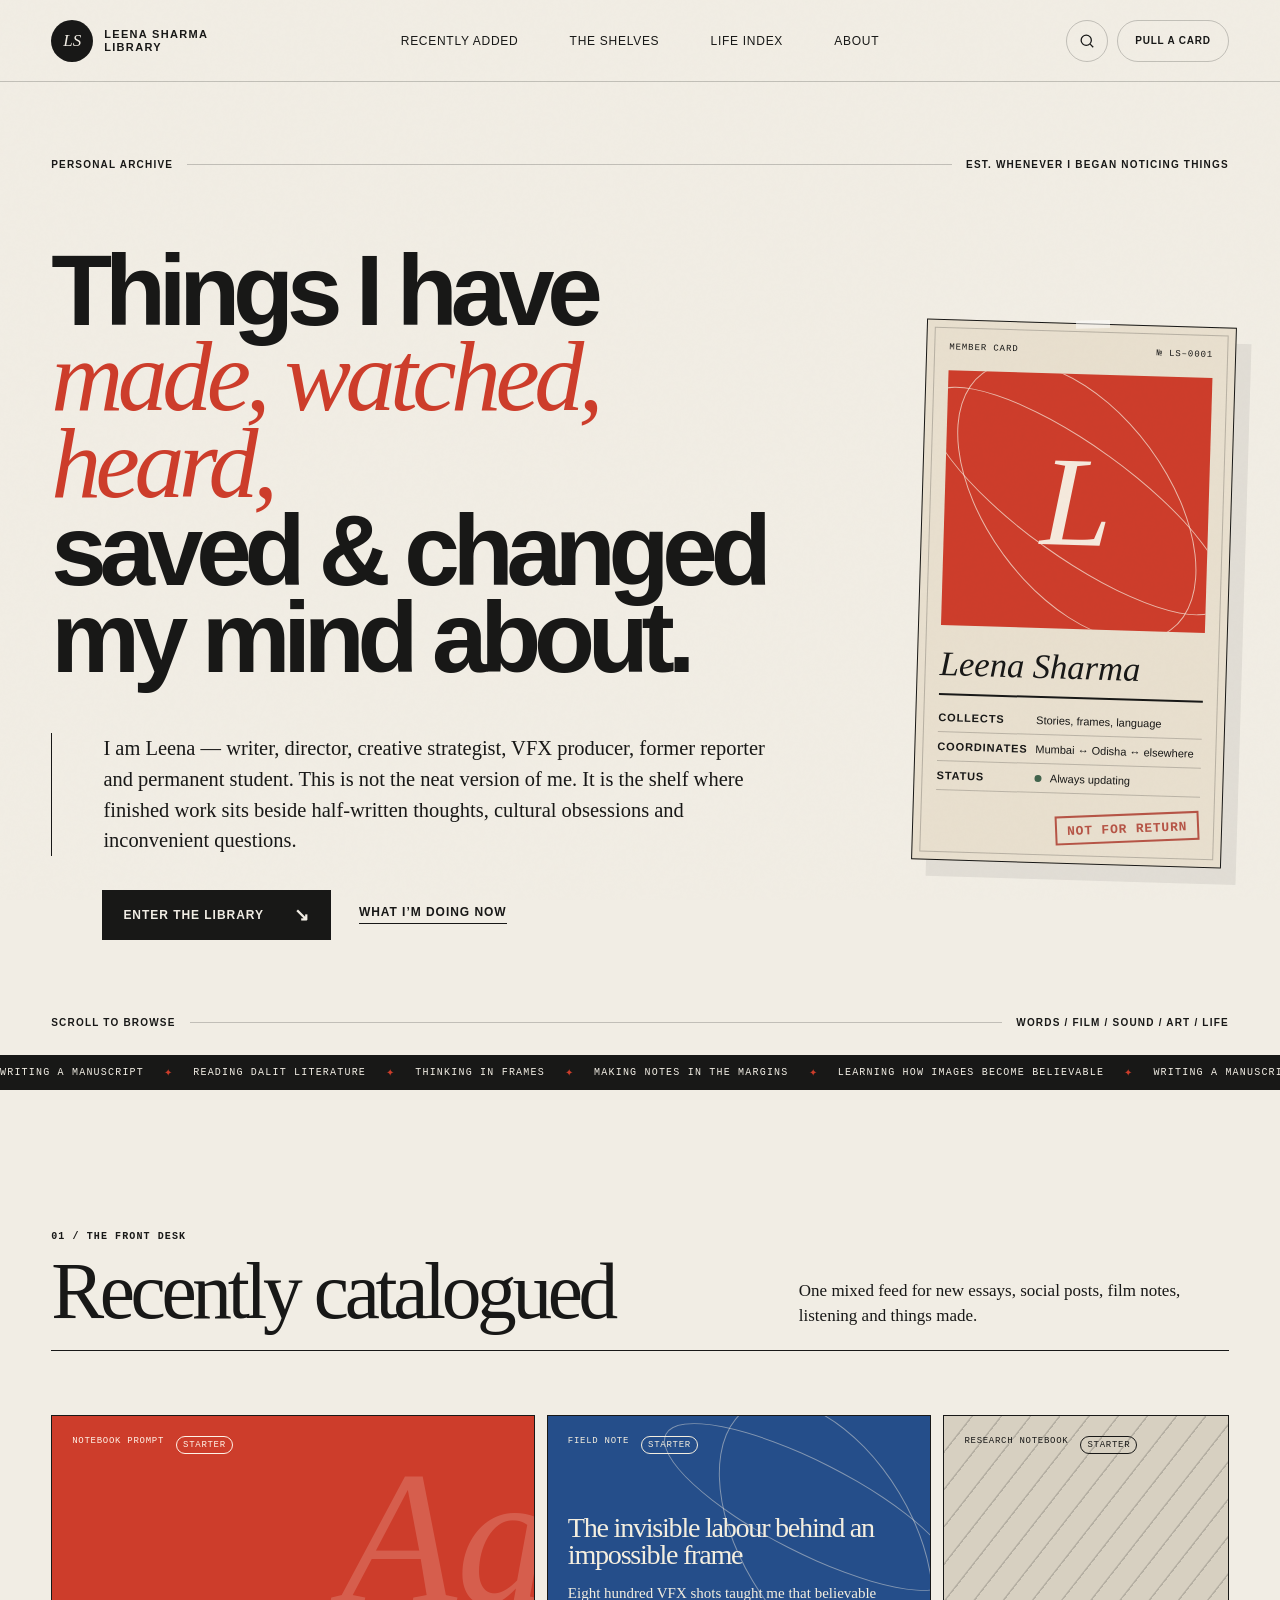
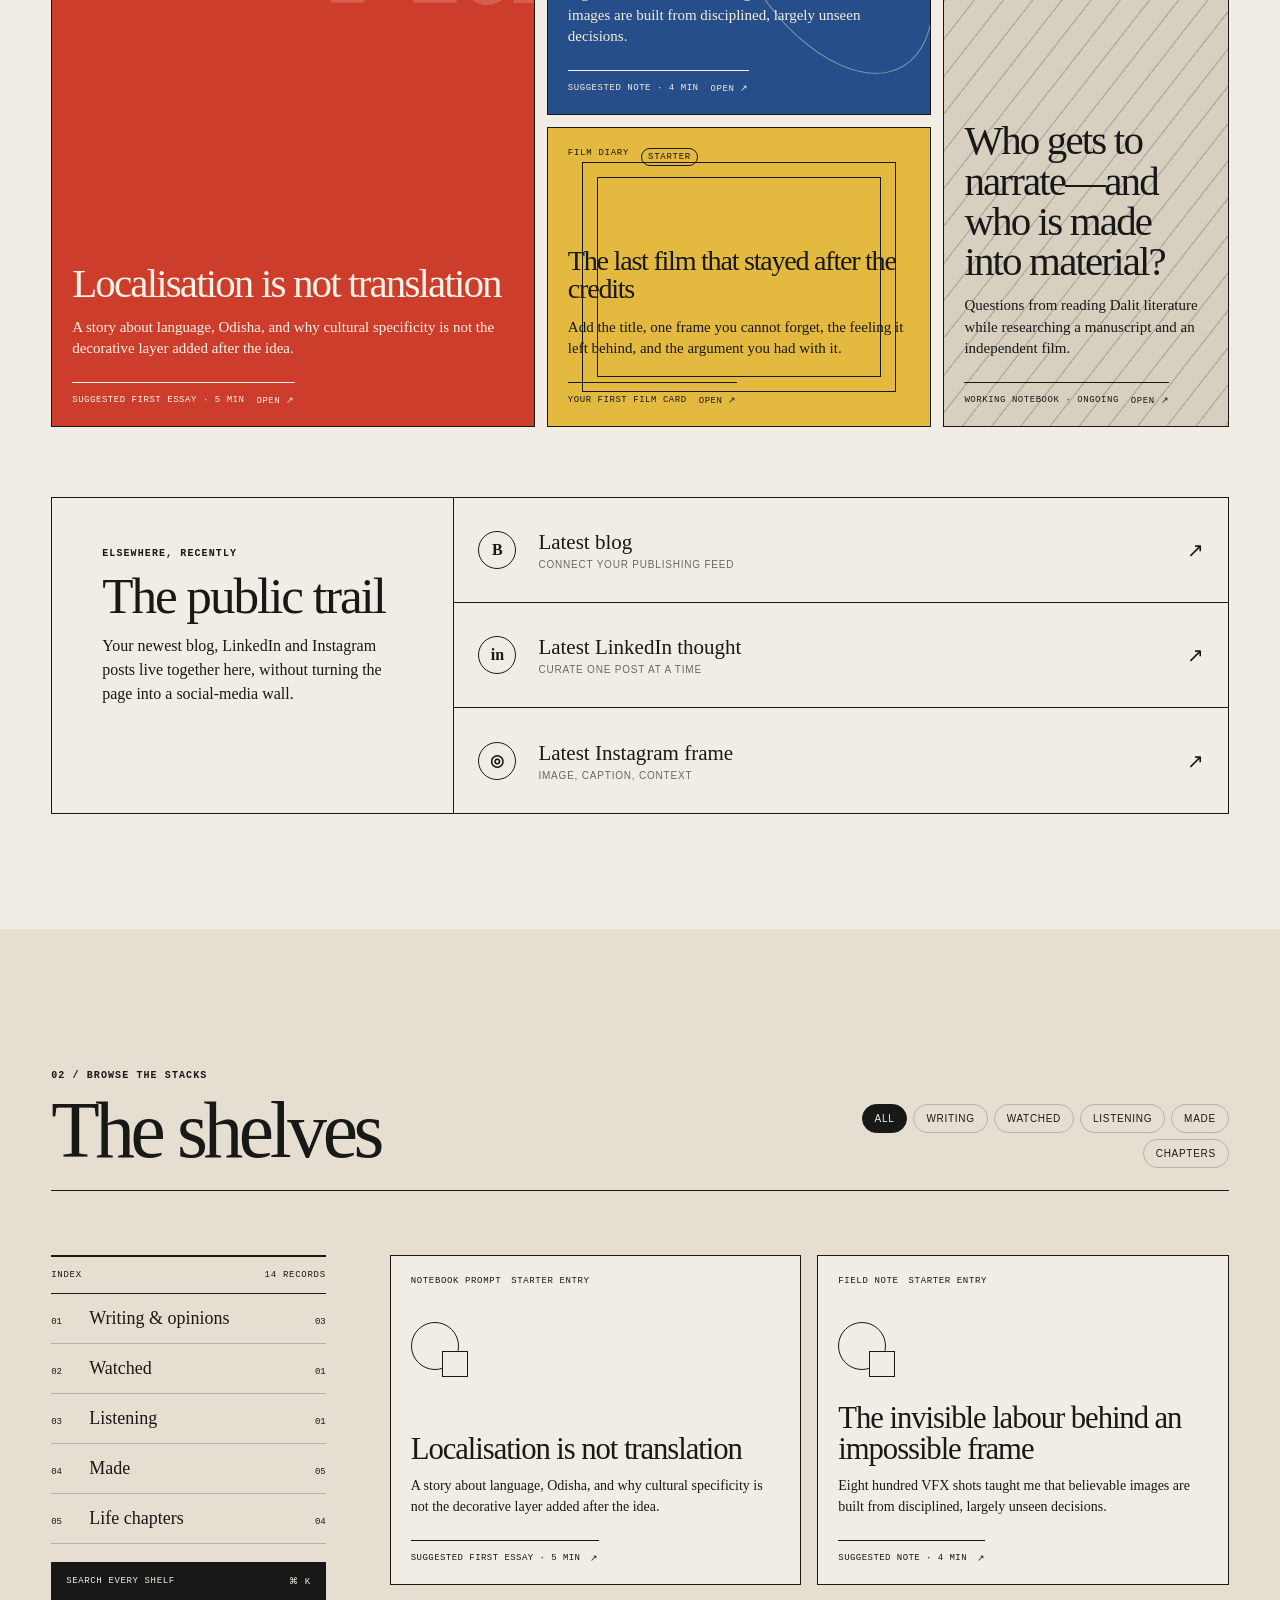
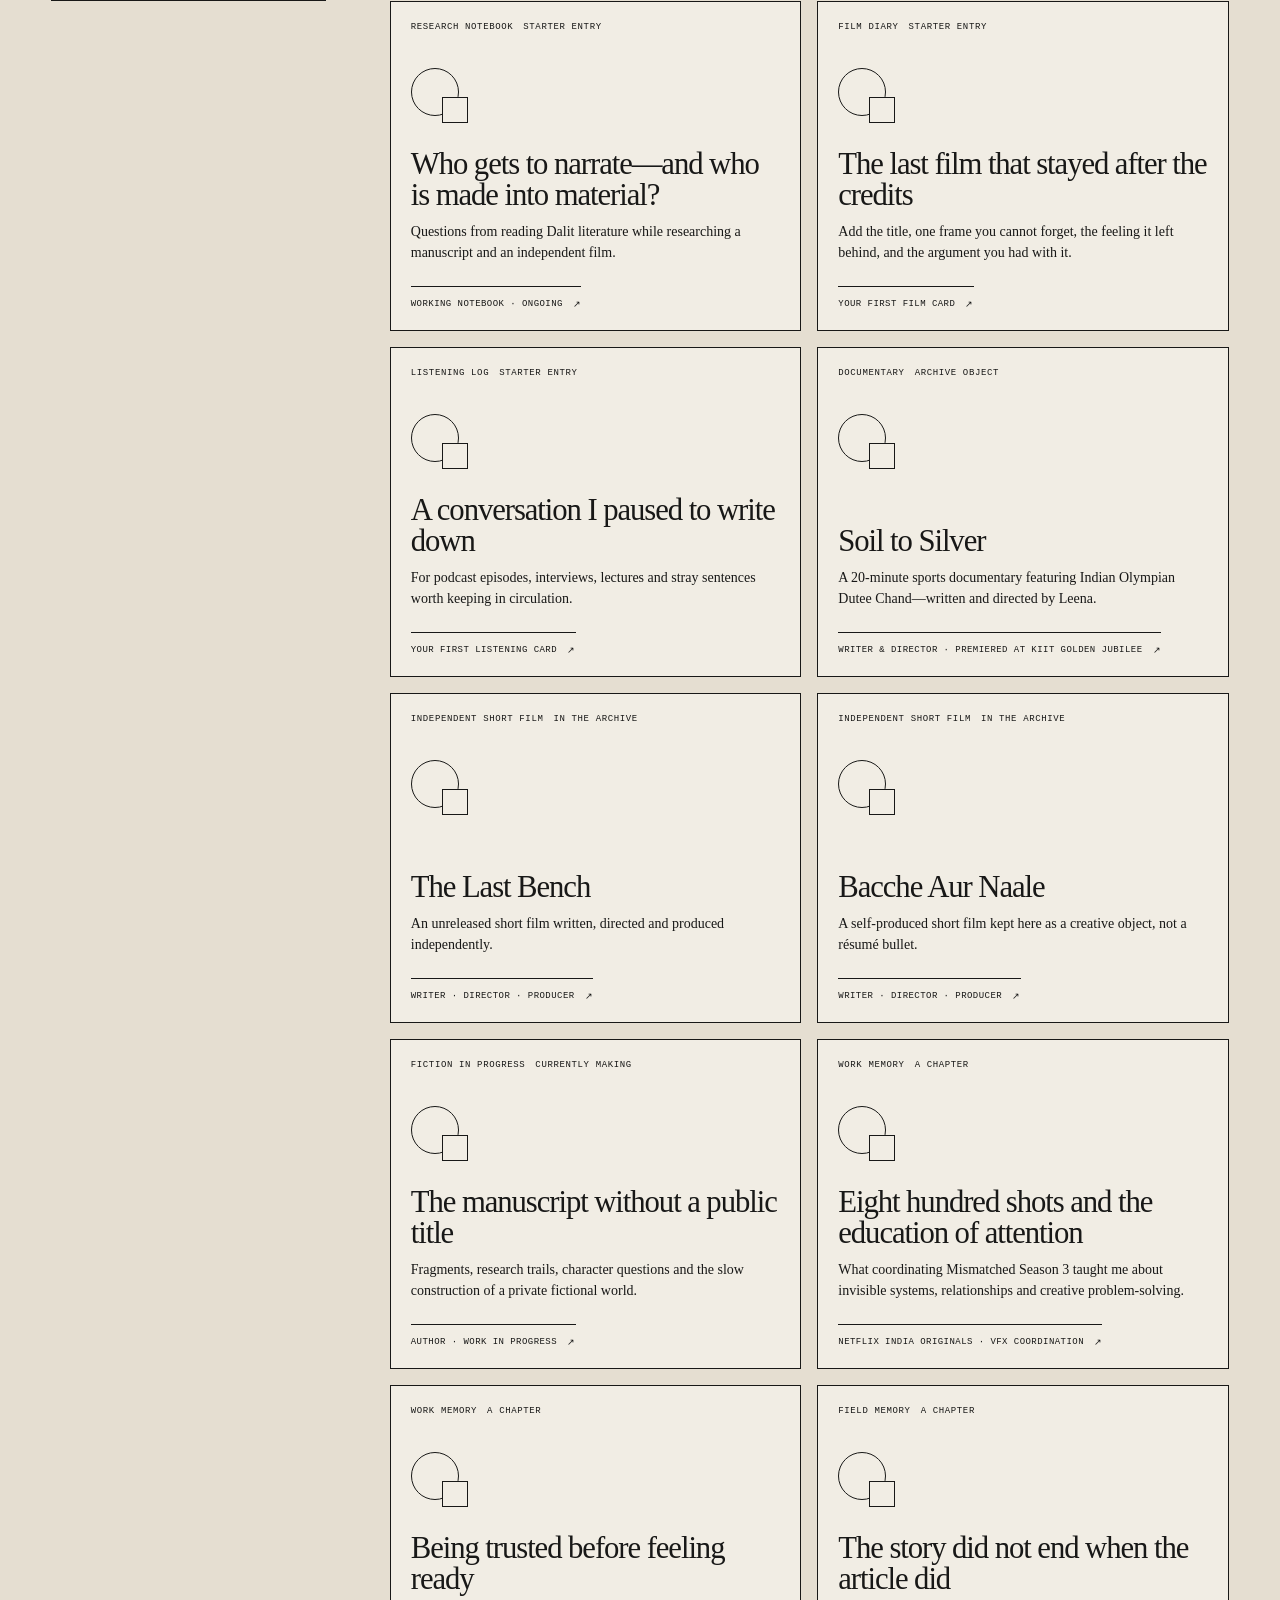
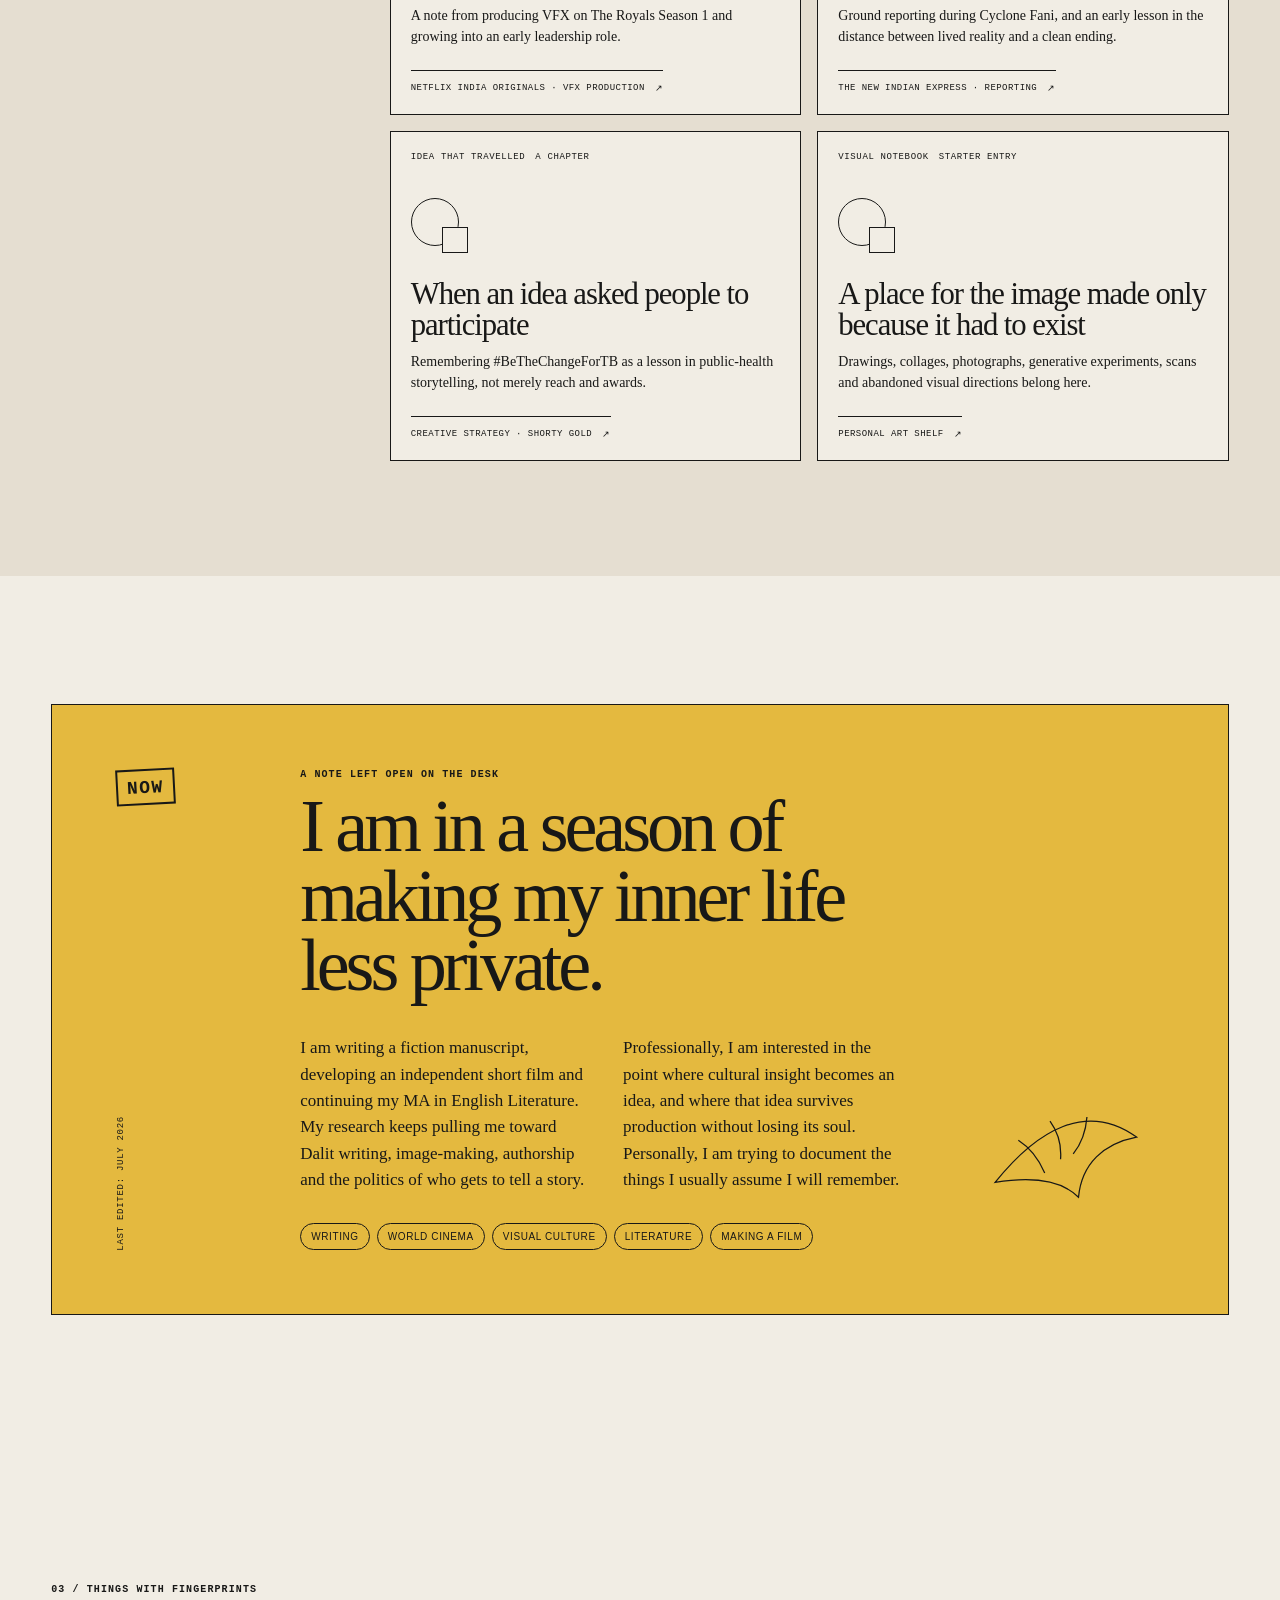
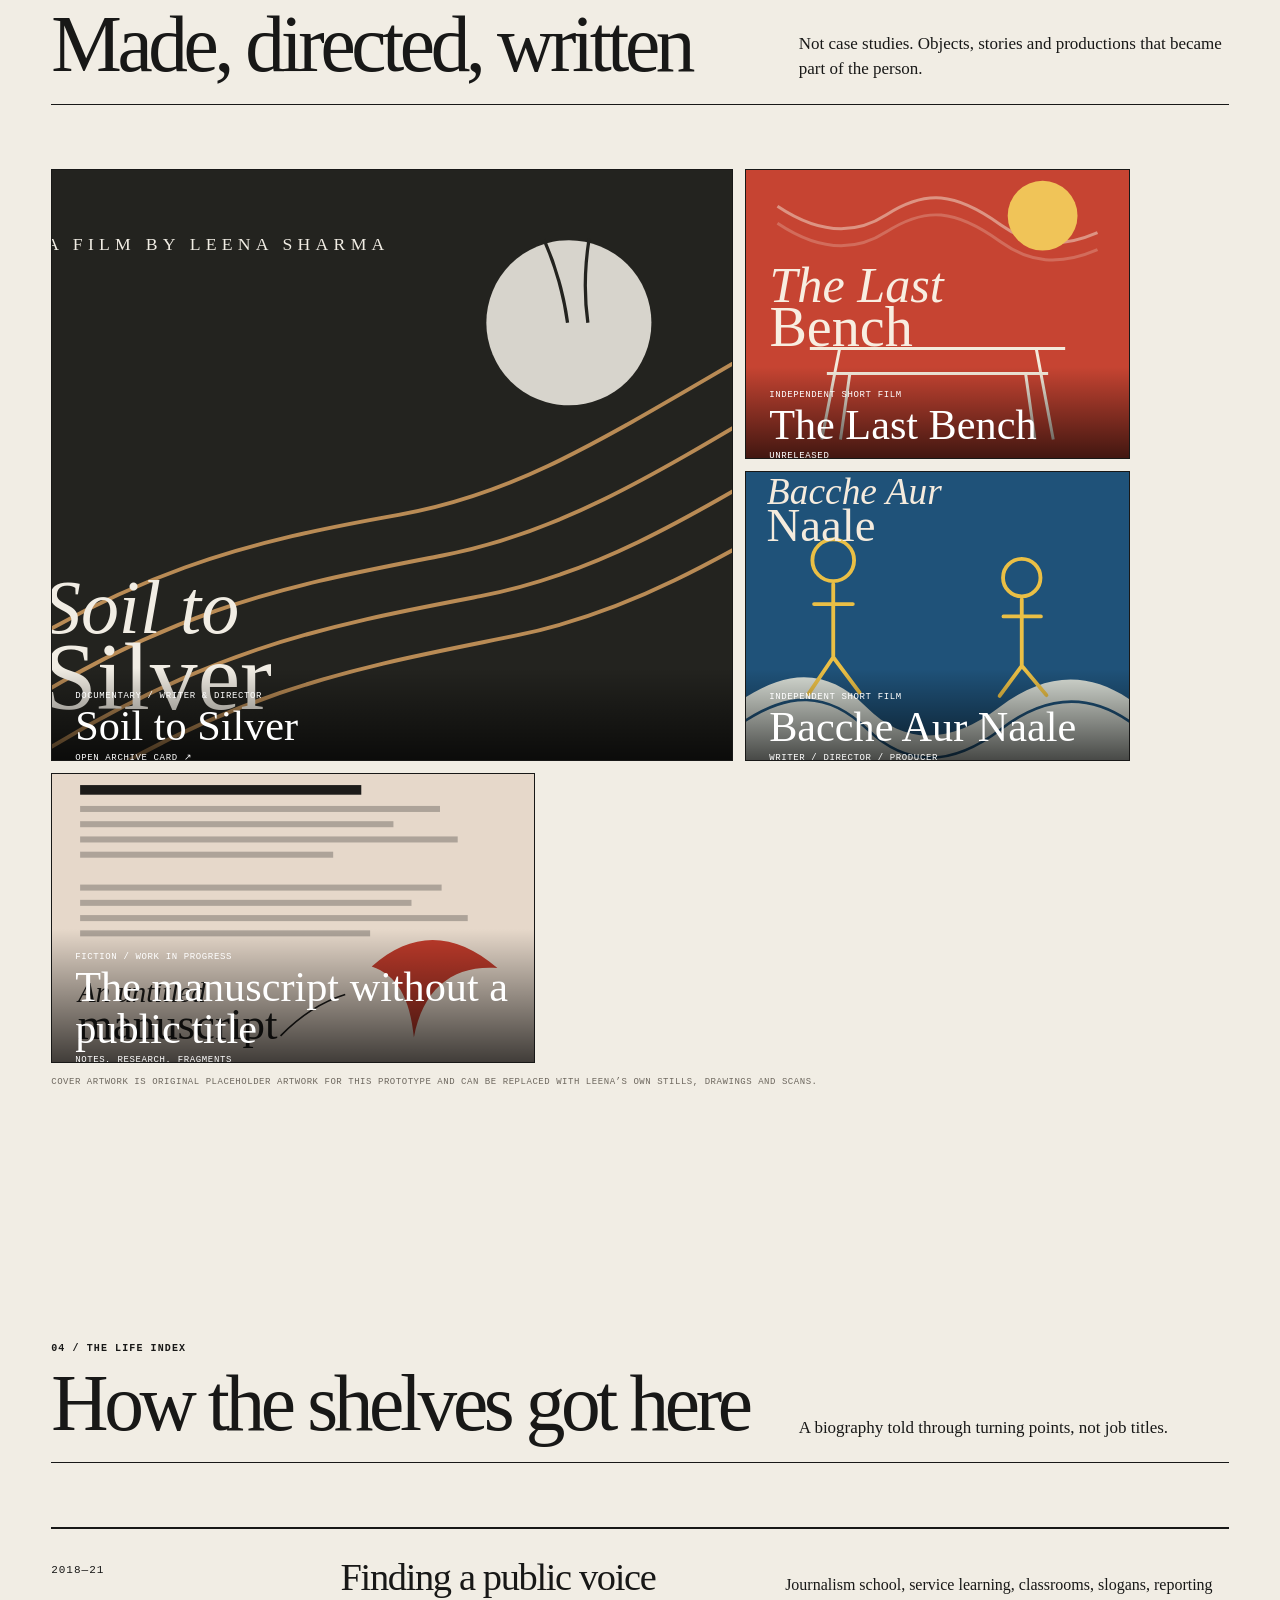
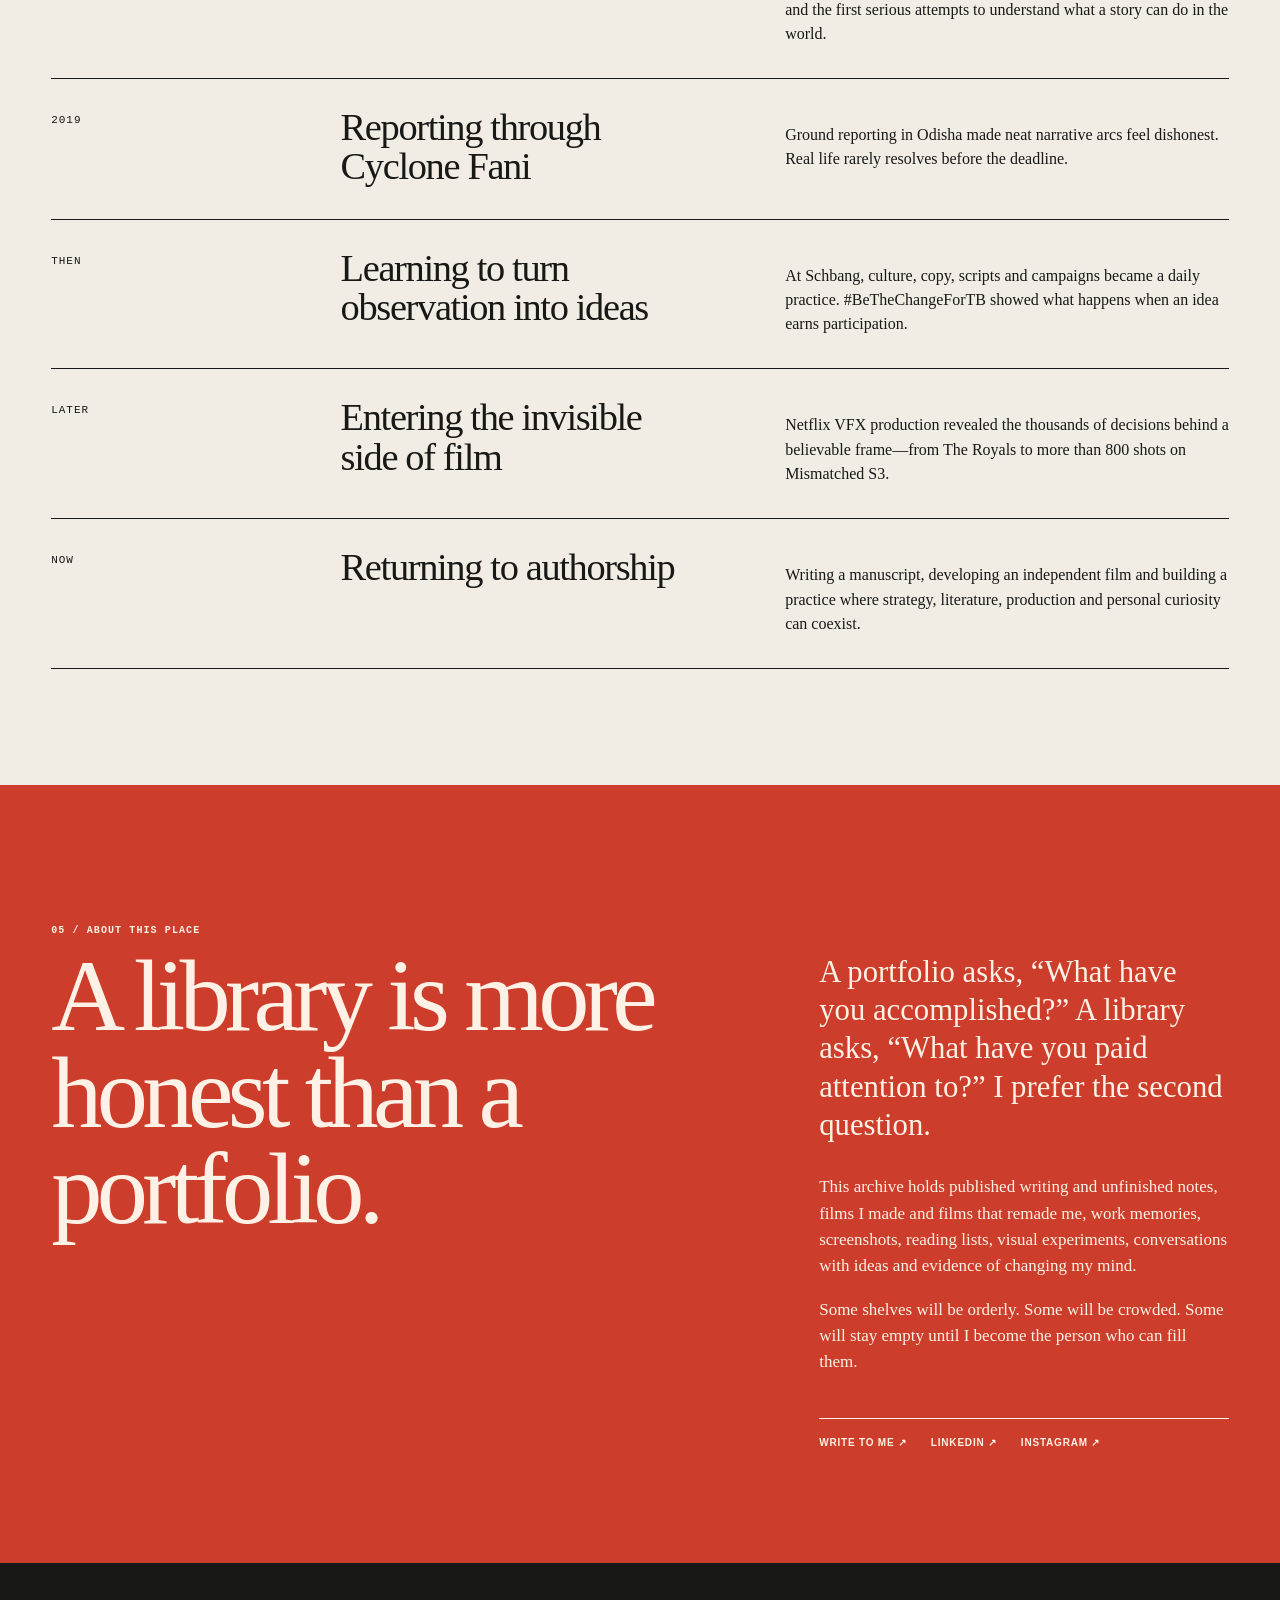
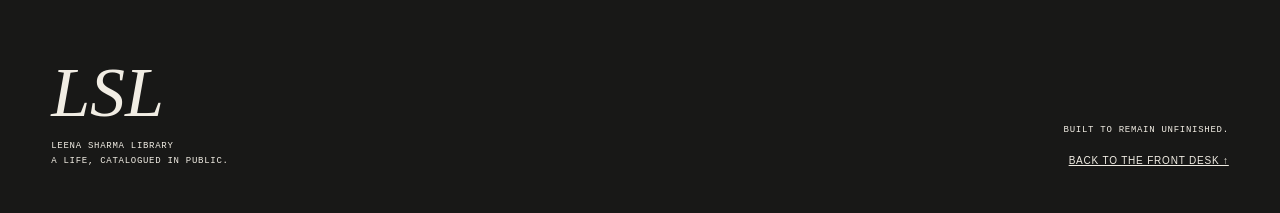
==== index.html @ 03fd5e3e "Initial portfolio site" ====
<!doctype html>
<html lang="en">
<head>
  <meta charset="utf-8" />
  <meta name="viewport" content="width=device-width, initial-scale=1" />
  <meta name="description" content="Leena Sharma Library — writing, films, listening, art, field notes and everything in between." />
  <meta name="theme-color" content="#f1ede4" />
  <title>Leena Sharma Library</title>
  <link rel="icon" href="assets/favicon.svg" type="image/svg+xml" />
  <link rel="stylesheet" href="styles.css" />
</head>
<body>
  <div class="scroll-progress" aria-hidden="true"><span id="scrollProgress"></span></div>

  <header class="site-header" id="top">
    <a class="wordmark" href="#top" aria-label="Leena Sharma Library home">
      <span class="wordmark-mark">LS</span>
      <span class="wordmark-copy">Leena Sharma<br />Library</span>
    </a>

    <nav class="desktop-nav" aria-label="Primary navigation">
      <a href="#recent">Recently added</a>
      <a href="#shelves">The shelves</a>
      <a href="#timeline">Life index</a>
      <a href="#about">About</a>
    </nav>

    <div class="header-actions">
      <button class="icon-button" id="searchOpen" type="button" aria-label="Search the library">
        <svg viewBox="0 0 24 24" aria-hidden="true"><circle cx="11" cy="11" r="6.8"></circle><path d="m16.2 16.2 4.1 4.1"></path></svg>
      </button>
      <button class="text-button" id="randomItem" type="button">Pull a card</button>
      <button class="icon-button mobile-menu-button" id="menuToggle" type="button" aria-label="Open menu" aria-expanded="false">
        <span></span><span></span>
      </button>
    </div>
  </header>

  <div class="mobile-menu" id="mobileMenu" aria-hidden="true">
    <a href="#recent">Recently added</a>
    <a href="#shelves">The shelves</a>
    <a href="#timeline">Life index</a>
    <a href="#about">About</a>
  </div>

  <main>
    <section class="hero section-shell" aria-labelledby="heroTitle">
      <div class="hero-kicker">
        <span>Personal archive</span>
        <span class="hero-kicker-line"></span>
        <span>Est. whenever I began noticing things</span>
      </div>

      <div class="hero-grid">
        <div class="hero-copy">
          <h1 id="heroTitle">
            Things I have
            <span class="hero-emphasis">made, watched, heard,</span>
            saved &amp; changed my mind about.
          </h1>
          <p class="hero-intro">
            I am Leena — writer, director, creative strategist, VFX producer, former reporter and permanent student. This is not the neat version of me. It is the shelf where finished work sits beside half-written thoughts, cultural obsessions and inconvenient questions.
          </p>
          <div class="hero-links">
            <a class="primary-link" href="#shelves">Enter the library <span>↘</span></a>
            <a class="secondary-link" href="#now">What I’m doing now</a>
          </div>
        </div>

        <aside class="library-card" aria-label="Leena Sharma library card">
          <div class="card-topline">
            <span>Member card</span>
            <span>№ LS–0001</span>
          </div>
          <div class="card-portrait" aria-hidden="true">
            <span>L</span>
            <div class="portrait-orbit orbit-one"></div>
            <div class="portrait-orbit orbit-two"></div>
          </div>
          <div class="card-name">Leena Sharma</div>
          <dl class="card-fields">
            <div><dt>Collects</dt><dd>Stories, frames, language</dd></div>
            <div><dt>Coordinates</dt><dd>Mumbai ↔ Odisha ↔ elsewhere</dd></div>
            <div><dt>Status</dt><dd><span class="status-dot"></span> Always updating</dd></div>
          </dl>
          <div class="card-stamp">NOT FOR RETURN</div>
        </aside>
      </div>

      <div class="hero-footnote">
        <span>Scroll to browse</span>
        <span class="footnote-rule"></span>
        <span>Words / Film / Sound / Art / Life</span>
      </div>
    </section>

    <section class="signal-strip" aria-label="Current interests">
      <div class="signal-track">
        <span>WRITING A MANUSCRIPT</span><i>✦</i>
        <span>READING DALIT LITERATURE</span><i>✦</i>
        <span>THINKING IN FRAMES</span><i>✦</i>
        <span>MAKING NOTES IN THE MARGINS</span><i>✦</i>
        <span>LEARNING HOW IMAGES BECOME BELIEVABLE</span><i>✦</i>
        <span>WRITING A MANUSCRIPT</span><i>✦</i>
        <span>READING DALIT LITERATURE</span><i>✦</i>
        <span>THINKING IN FRAMES</span><i>✦</i>
      </div>
    </section>

    <section class="recent section-shell" id="recent" aria-labelledby="recentTitle">
      <div class="section-heading-row">
        <div>
          <p class="eyebrow">01 / The front desk</p>
          <h2 id="recentTitle">Recently catalogued</h2>
        </div>
        <p class="section-note">One mixed feed for new essays, social posts, film notes, listening and things made.</p>
      </div>

      <div class="recent-grid" id="recentGrid"></div>

      <div class="elsewhere-bar" aria-label="Latest posts from elsewhere">
        <div class="elsewhere-intro">
          <p class="eyebrow">Elsewhere, recently</p>
          <h3>The public trail</h3>
          <p>Your newest blog, LinkedIn and Instagram posts live together here, without turning the page into a social-media wall.</p>
        </div>
        <div class="elsewhere-links">
          <a href="#" data-placeholder-link>
            <span class="platform-icon">B</span>
            <span><strong>Latest blog</strong><small>Connect your publishing feed</small></span>
            <span class="arrow">↗</span>
          </a>
          <a href="#" data-placeholder-link>
            <span class="platform-icon">in</span>
            <span><strong>Latest LinkedIn thought</strong><small>Curate one post at a time</small></span>
            <span class="arrow">↗</span>
          </a>
          <a href="#" data-placeholder-link>
            <span class="platform-icon">◎</span>
            <span><strong>Latest Instagram frame</strong><small>Image, caption, context</small></span>
            <span class="arrow">↗</span>
          </a>
        </div>
      </div>
    </section>

    <section class="shelves section-shell" id="shelves" aria-labelledby="shelvesTitle">
      <div class="section-heading-row shelf-heading">
        <div>
          <p class="eyebrow">02 / Browse the stacks</p>
          <h2 id="shelvesTitle">The shelves</h2>
        </div>
        <div class="catalog-tools" role="group" aria-label="Filter catalogue">
          <button class="filter-button active" type="button" data-filter="all">All</button>
          <button class="filter-button" type="button" data-filter="writing">Writing</button>
          <button class="filter-button" type="button" data-filter="watched">Watched</button>
          <button class="filter-button" type="button" data-filter="listening">Listening</button>
          <button class="filter-button" type="button" data-filter="made">Made</button>
          <button class="filter-button" type="button" data-filter="chapters">Chapters</button>
        </div>
      </div>

      <div class="shelf-layout">
        <aside class="shelf-index" aria-label="Library shelf index">
          <div class="index-top">
            <span>Index</span>
            <span id="catalogueCount">00 records</span>
          </div>
          <div id="shelfIndexRows"></div>
          <button class="index-search" id="indexSearch" type="button">
            <span>Search every shelf</span><span>⌘ K</span>
          </button>
        </aside>

        <div class="catalogue" id="catalogueGrid" aria-live="polite"></div>
      </div>
    </section>

    <section class="now section-shell" id="now" aria-labelledby="nowTitle">
      <div class="now-card">
        <div class="now-label">
          <span>NOW</span>
          <small>Last edited: July 2026</small>
        </div>
        <div class="now-copy">
          <p class="eyebrow">A note left open on the desk</p>
          <h2 id="nowTitle">I am in a season of making my inner life less private.</h2>
          <div class="now-columns">
            <p>
              I am writing a fiction manuscript, developing an independent short film and continuing my MA in English Literature. My research keeps pulling me toward Dalit writing, image-making, authorship and the politics of who gets to tell a story.
            </p>
            <p>
              Professionally, I am interested in the point where cultural insight becomes an idea, and where that idea survives production without losing its soul. Personally, I am trying to document the things I usually assume I will remember.
            </p>
          </div>
          <div class="now-tags">
            <span>writing</span><span>world cinema</span><span>visual culture</span><span>literature</span><span>making a film</span>
          </div>
        </div>
        <div class="now-doodle" aria-hidden="true">
          <svg viewBox="0 0 180 180"><path d="M20 116c40-50 87-77 134-43-31 6-52 25-55 57-16-16-42-20-79-14Z"></path><path d="M42 76c11 7 19 17 25 31M72 58c8 11 11 23 10 36M107 54c-1 13-5 25-13 35"></path></svg>
        </div>
      </div>
    </section>

    <section class="made-section section-shell" aria-labelledby="madeTitle">
      <div class="section-heading-row">
        <div>
          <p class="eyebrow">03 / Things with fingerprints</p>
          <h2 id="madeTitle">Made, directed, written</h2>
        </div>
        <p class="section-note">Not case studies. Objects, stories and productions that became part of the person.</p>
      </div>

      <div class="work-wall">
        <button class="work-tile work-tile-large" type="button" data-open-item="soil-to-silver">
          <img src="assets/soil-to-silver.svg" alt="Abstract cover for Soil to Silver" />
          <span class="work-meta"><small>Documentary / Writer &amp; Director</small><strong>Soil to Silver</strong><em>Open archive card ↗</em></span>
        </button>
        <button class="work-tile" type="button" data-open-item="last-bench">
          <img src="assets/last-bench.svg" alt="Abstract cover for The Last Bench" />
          <span class="work-meta"><small>Independent short film</small><strong>The Last Bench</strong><em>Unreleased</em></span>
        </button>
        <button class="work-tile" type="button" data-open-item="bacche-aur-naale">
          <img src="assets/bacche-aur-naale.svg" alt="Abstract cover for Bacche Aur Naale" />
          <span class="work-meta"><small>Independent short film</small><strong>Bacche Aur Naale</strong><em>Writer / Director / Producer</em></span>
        </button>
        <button class="work-tile work-tile-wide" type="button" data-open-item="manuscript-in-progress">
          <img src="assets/manuscript.svg" alt="Abstract cover for an untitled manuscript" />
          <span class="work-meta"><small>Fiction / Work in progress</small><strong>The manuscript without a public title</strong><em>Notes, research, fragments</em></span>
        </button>
      </div>
      <p class="prototype-note">Cover artwork is original placeholder artwork for this prototype and can be replaced with Leena’s own stills, drawings and scans.</p>
    </section>

    <section class="timeline section-shell" id="timeline" aria-labelledby="timelineTitle">
      <div class="section-heading-row">
        <div>
          <p class="eyebrow">04 / The life index</p>
          <h2 id="timelineTitle">How the shelves got here</h2>
        </div>
        <p class="section-note">A biography told through turning points, not job titles.</p>
      </div>

      <div class="timeline-track">
        <article class="timeline-entry">
          <div class="timeline-year">2018—21</div>
          <div><h3>Finding a public voice</h3><p>Journalism school, service learning, classrooms, slogans, reporting and the first serious attempts to understand what a story can do in the world.</p></div>
        </article>
        <article class="timeline-entry">
          <div class="timeline-year">2019</div>
          <div><h3>Reporting through Cyclone Fani</h3><p>Ground reporting in Odisha made neat narrative arcs feel dishonest. Real life rarely resolves before the deadline.</p></div>
        </article>
        <article class="timeline-entry">
          <div class="timeline-year">Then</div>
          <div><h3>Learning to turn observation into ideas</h3><p>At Schbang, culture, copy, scripts and campaigns became a daily practice. #BeTheChangeForTB showed what happens when an idea earns participation.</p></div>
        </article>
        <article class="timeline-entry">
          <div class="timeline-year">Later</div>
          <div><h3>Entering the invisible side of film</h3><p>Netflix VFX production revealed the thousands of decisions behind a believable frame—from The Royals to more than 800 shots on Mismatched S3.</p></div>
        </article>
        <article class="timeline-entry">
          <div class="timeline-year">Now</div>
          <div><h3>Returning to authorship</h3><p>Writing a manuscript, developing an independent film and building a practice where strategy, literature, production and personal curiosity can coexist.</p></div>
        </article>
      </div>
    </section>

    <section class="about section-shell" id="about" aria-labelledby="aboutTitle">
      <div class="about-grid">
        <div class="about-heading">
          <p class="eyebrow">05 / About this place</p>
          <h2 id="aboutTitle">A library is more honest than a portfolio.</h2>
        </div>
        <div class="about-copy">
          <p class="about-lead">A portfolio asks, “What have you accomplished?” A library asks, “What have you paid attention to?” I prefer the second question.</p>
          <p>This archive holds published writing and unfinished notes, films I made and films that remade me, work memories, screenshots, reading lists, visual experiments, conversations with ideas and evidence of changing my mind.</p>
          <p>Some shelves will be orderly. Some will be crowded. Some will stay empty until I become the person who can fill them.</p>
          <div class="about-links">
            <a href="mailto:leenathewriter@gmail.com">Write to me ↗</a>
            <a href="#" data-placeholder-link>LinkedIn ↗</a>
            <a href="#" data-placeholder-link>Instagram ↗</a>
          </div>
        </div>
      </div>
    </section>
  </main>

  <footer class="site-footer section-shell">
    <div>
      <span class="footer-mark">LSL</span>
      <p>Leena Sharma Library<br />A life, catalogued in public.</p>
    </div>
    <div class="footer-meta">
      <p>Built to remain unfinished.</p>
      <a href="#top">Back to the front desk ↑</a>
    </div>
  </footer>

  <div class="search-overlay" id="searchOverlay" aria-hidden="true">
    <div class="search-panel" role="dialog" aria-modal="true" aria-labelledby="searchTitle">
      <div class="search-topline">
        <span id="searchTitle">Search the library</span>
        <button class="icon-button" id="searchClose" type="button" aria-label="Close search">×</button>
      </div>
      <label class="search-input-wrap">
        <span class="sr-only">Search query</span>
        <input id="searchInput" type="search" placeholder="Try “film”, “Odisha”, “writing”…" autocomplete="off" />
        <kbd>ESC</kbd>
      </label>
      <div class="search-results" id="searchResults">
        <p class="search-empty">Type a word. I’ll look through titles, notes and tags.</p>
      </div>
    </div>
  </div>

  <div class="modal" id="itemModal" aria-hidden="true">
    <div class="modal-backdrop" data-close-modal></div>
    <article class="modal-card" role="dialog" aria-modal="true" aria-labelledby="modalTitle">
      <button class="modal-close" type="button" data-close-modal aria-label="Close item">×</button>
      <div id="modalContent"></div>
    </article>
  </div>

  <div class="toast" id="toast" role="status" aria-live="polite"></div>

  <script src="content.js"></script>
  <script src="script.js"></script>
</body>
</html>
---- styles.css ----
:root {
  --paper: #f1ede4;
  --paper-deep: #e5ded1;
  --ink: #181817;
  --muted: #6d675e;
  --line: rgba(24, 24, 23, 0.22);
  --line-soft: rgba(24, 24, 23, 0.11);
  --red: #cd3d2b;
  --red-dark: #a82e20;
  --blue: #254e8a;
  --yellow: #e4b93f;
  --green: #41634c;
  --purple: #6a4e78;
  --serif: Georgia, "Times New Roman", serif;
  --sans: Inter, ui-sans-serif, -apple-system, BlinkMacSystemFont, "Segoe UI", sans-serif;
  --mono: "SFMono-Regular", Consolas, "Liberation Mono", monospace;
  --max: 1500px;
  --gutter: clamp(18px, 4vw, 72px);
  --radius: 2px;
}

* { box-sizing: border-box; }
html { scroll-behavior: smooth; }
body {
  margin: 0;
  background: var(--paper);
  color: var(--ink);
  font-family: var(--sans);
  -webkit-font-smoothing: antialiased;
  overflow-x: hidden;
}
body::before {
  content: "";
  position: fixed;
  inset: 0;
  pointer-events: none;
  opacity: 0.18;
  z-index: 100;
  background-image: url("data:image/svg+xml,%3Csvg viewBox='0 0 180 180' xmlns='http://www.w3.org/2000/svg'%3E%3Cfilter id='n'%3E%3CfeTurbulence type='fractalNoise' baseFrequency='.82' numOctaves='4' stitchTiles='stitch'/%3E%3C/filter%3E%3Crect width='100%25' height='100%25' filter='url(%23n)' opacity='.09'/%3E%3C/svg%3E");
  mix-blend-mode: multiply;
}
button, input { font: inherit; }
a { color: inherit; }
button { color: inherit; }
img { display: block; max-width: 100%; }
::selection { background: var(--red); color: #fff; }

.sr-only {
  position: absolute;
  width: 1px;
  height: 1px;
  padding: 0;
  margin: -1px;
  overflow: hidden;
  clip: rect(0, 0, 0, 0);
  white-space: nowrap;
  border: 0;
}

.section-shell {
  width: min(100%, var(--max));
  margin-inline: auto;
  padding-inline: var(--gutter);
}

.scroll-progress {
  position: fixed;
  top: 0;
  left: 0;
  width: 100%;
  height: 3px;
  z-index: 200;
}
.scroll-progress span {
  display: block;
  height: 100%;
  width: 0;
  background: var(--red);
}

.site-header {
  position: sticky;
  top: 0;
  z-index: 80;
  min-height: 82px;
  padding: 16px var(--gutter);
  display: grid;
  grid-template-columns: 1fr auto 1fr;
  align-items: center;
  gap: 24px;
  border-bottom: 1px solid var(--line);
  background: color-mix(in srgb, var(--paper) 88%, transparent);
  backdrop-filter: blur(16px);
}
.wordmark {
  display: inline-flex;
  align-items: center;
  gap: 11px;
  width: fit-content;
  text-decoration: none;
}
.wordmark-mark {
  width: 42px;
  height: 42px;
  display: grid;
  place-items: center;
  background: var(--ink);
  color: var(--paper);
  font-family: var(--serif);
  font-size: 17px;
  font-style: italic;
  border-radius: 50%;
}
.wordmark-copy {
  text-transform: uppercase;
  font-size: 11px;
  line-height: 1.12;
  letter-spacing: 0.12em;
  font-weight: 750;
}
.desktop-nav {
  display: flex;
  justify-content: center;
  gap: clamp(24px, 4vw, 58px);
}
.desktop-nav a {
  position: relative;
  text-decoration: none;
  font-size: 12px;
  letter-spacing: 0.06em;
  text-transform: uppercase;
}
.desktop-nav a::after {
  content: "";
  position: absolute;
  left: 0;
  bottom: -6px;
  width: 100%;
  height: 1px;
  background: var(--ink);
  transform: scaleX(0);
  transform-origin: right;
  transition: transform 180ms ease;
}
.desktop-nav a:hover::after { transform: scaleX(1); transform-origin: left; }
.header-actions {
  display: flex;
  align-items: center;
  justify-content: flex-end;
  gap: 9px;
}
.icon-button, .text-button {
  border: 1px solid var(--line);
  background: transparent;
  cursor: pointer;
  transition: background 150ms ease, color 150ms ease, transform 150ms ease;
}
.icon-button:hover, .text-button:hover { background: var(--ink); color: var(--paper); }
.icon-button:active, .text-button:active { transform: translateY(1px); }
.icon-button {
  width: 42px;
  height: 42px;
  display: grid;
  place-items: center;
  border-radius: 50%;
}
.icon-button svg {
  width: 18px;
  fill: none;
  stroke: currentColor;
  stroke-width: 1.7;
}
.text-button {
  min-height: 42px;
  padding: 0 17px;
  border-radius: 999px;
  text-transform: uppercase;
  letter-spacing: 0.08em;
  font-size: 10px;
  font-weight: 750;
}
.mobile-menu-button, .mobile-menu { display: none; }

.hero {
  min-height: calc(100vh - 82px);
  padding-top: clamp(38px, 6vw, 94px);
  padding-bottom: 26px;
  display: flex;
  flex-direction: column;
  justify-content: space-between;
}
.hero-kicker, .hero-footnote {
  display: flex;
  align-items: center;
  gap: 14px;
  text-transform: uppercase;
  font-size: 10px;
  line-height: 1.2;
  letter-spacing: 0.12em;
  font-weight: 700;
}
.hero-kicker-line, .footnote-rule {
  height: 1px;
  flex: 1;
  background: var(--line);
}
.hero-grid {
  display: grid;
  grid-template-columns: minmax(0, 1.9fr) minmax(310px, 0.72fr);
  align-items: center;
  gap: clamp(40px, 7vw, 110px);
  padding-block: clamp(34px, 6vw, 86px);
}
.hero-copy h1 {
  max-width: 1000px;
  margin: 0;
  font-size: clamp(56px, 7.8vw, 126px);
  line-height: 0.87;
  letter-spacing: -0.072em;
  font-weight: 790;
}
.hero-emphasis {
  display: block;
  color: var(--red);
  font-family: var(--serif);
  font-weight: 400;
  font-style: italic;
  letter-spacing: -0.055em;
}
.hero-intro {
  width: min(100%, 720px);
  margin: clamp(28px, 4vw, 52px) 0 0;
  padding-left: clamp(18px, 4vw, 66px);
  border-left: 1px solid var(--ink);
  font-family: var(--serif);
  font-size: clamp(17px, 1.6vw, 24px);
  line-height: 1.5;
}
.hero-links {
  margin-top: 34px;
  display: flex;
  align-items: center;
  gap: 28px;
  padding-left: clamp(18px, 4vw, 66px);
}
.primary-link, .secondary-link {
  text-decoration: none;
  font-size: 12px;
  font-weight: 750;
  text-transform: uppercase;
  letter-spacing: 0.08em;
}
.primary-link {
  min-height: 50px;
  padding: 0 20px;
  display: inline-flex;
  align-items: center;
  gap: 30px;
  background: var(--ink);
  color: var(--paper);
  border: 1px solid var(--ink);
  transition: background 160ms ease, color 160ms ease;
}
.primary-link:hover { background: transparent; color: var(--ink); }
.primary-link span { font-size: 18px; }
.secondary-link { border-bottom: 1px solid currentColor; padding-bottom: 4px; }

.library-card {
  position: relative;
  width: min(100%, 390px);
  justify-self: end;
  padding: 22px;
  border: 1px solid var(--ink);
  background: #e8dfce;
  transform: rotate(1.7deg);
  box-shadow: 15px 16px 0 rgba(24, 24, 23, 0.07);
}
.library-card::before, .library-card::after {
  content: "";
  position: absolute;
  pointer-events: none;
}
.library-card::before {
  inset: 7px;
  border: 1px solid rgba(24, 24, 23, 0.23);
}
.library-card::after {
  width: 34px;
  height: 8px;
  background: rgba(255, 255, 255, 0.52);
  top: -4px;
  left: 48%;
  transform: rotate(-3deg);
}
.card-topline {
  position: relative;
  z-index: 1;
  display: flex;
  justify-content: space-between;
  font-family: var(--mono);
  font-size: 9px;
  text-transform: uppercase;
  letter-spacing: 0.1em;
}
.card-portrait {
  position: relative;
  height: clamp(180px, 20vw, 255px);
  margin: 18px 0 19px;
  display: grid;
  place-items: center;
  overflow: hidden;
  background: var(--red);
  color: #f5e9dc;
}
.card-portrait > span {
  position: relative;
  z-index: 2;
  font-family: var(--serif);
  font-size: clamp(96px, 10vw, 150px);
  font-style: italic;
  line-height: 1;
}
.portrait-orbit {
  position: absolute;
  border: 1px solid rgba(245, 233, 220, 0.72);
  border-radius: 50%;
}
.orbit-one { width: 136%; height: 44%; transform: rotate(34deg); }
.orbit-two { width: 69%; height: 125%; transform: rotate(-38deg); }
.card-name {
  font-family: var(--serif);
  font-size: clamp(27px, 2.7vw, 38px);
  font-style: italic;
  border-bottom: 2px solid var(--ink);
  padding-bottom: 10px;
}
.card-fields { margin: 8px 0 0; }
.card-fields > div {
  display: grid;
  grid-template-columns: 86px 1fr;
  gap: 12px;
  padding: 8px 0;
  border-bottom: 1px solid var(--line);
  font-size: 11px;
}
.card-fields dt {
  text-transform: uppercase;
  letter-spacing: 0.08em;
  font-weight: 800;
}
.card-fields dd { margin: 0; }
.status-dot {
  display: inline-block;
  width: 7px;
  height: 7px;
  border-radius: 50%;
  background: var(--green);
  margin-right: 6px;
}
.card-stamp {
  width: fit-content;
  margin: 18px 0 0 auto;
  padding: 6px 10px 4px;
  color: var(--red-dark);
  border: 2px solid currentColor;
  font-family: var(--mono);
  font-size: 13px;
  font-weight: 800;
  letter-spacing: 0.06em;
  transform: rotate(-4deg);
  opacity: 0.78;
}
.hero-footnote { margin-top: auto; }

.signal-strip {
  overflow: hidden;
  border-block: 1px solid var(--ink);
  background: var(--ink);
  color: var(--paper);
}
.signal-track {
  width: max-content;
  padding: 11px 0 10px;
  display: flex;
  align-items: center;
  gap: 20px;
  animation: ticker 36s linear infinite;
  font-family: var(--mono);
  font-size: 10px;
  letter-spacing: 0.12em;
}
.signal-track i { color: var(--red); font-style: normal; }
@keyframes ticker { to { transform: translateX(-50%); } }
@media (prefers-reduced-motion: reduce) { .signal-track { animation: none; } }

.recent, .shelves, .made-section, .timeline, .about {
  padding-top: clamp(90px, 11vw, 176px);
  padding-bottom: clamp(70px, 9vw, 140px);
}
.section-heading-row {
  display: grid;
  grid-template-columns: minmax(0, 1fr) minmax(260px, 430px);
  align-items: end;
  gap: 40px;
  margin-bottom: clamp(38px, 5vw, 74px);
  padding-bottom: 22px;
  border-bottom: 1px solid var(--ink);
}
.eyebrow {
  margin: 0 0 12px;
  font-family: var(--mono);
  font-size: 10px;
  text-transform: uppercase;
  letter-spacing: 0.11em;
  font-weight: 700;
}
.section-heading-row h2, .about-heading h2, .now-copy h2 {
  margin: 0;
  max-width: 960px;
  font-family: var(--serif);
  font-size: clamp(48px, 6.2vw, 94px);
  line-height: 0.94;
  letter-spacing: -0.055em;
  font-weight: 400;
}
.section-note {
  margin: 0;
  font-family: var(--serif);
  font-size: 17px;
  line-height: 1.45;
}

.recent-grid {
  display: grid;
  grid-template-columns: repeat(12, 1fr);
  grid-auto-rows: minmax(155px, auto);
  gap: 12px;
}
.recent-card {
  position: relative;
  min-height: 300px;
  padding: 20px;
  display: flex;
  flex-direction: column;
  overflow: hidden;
  border: 1px solid var(--ink);
  background: var(--paper);
  text-align: left;
  cursor: pointer;
  transition: transform 180ms ease, box-shadow 180ms ease;
}
.recent-card:hover { transform: translateY(-4px); box-shadow: 8px 8px 0 var(--ink); }
.recent-card:nth-child(1) { grid-column: span 5; grid-row: span 2; min-height: 480px; }
.recent-card:nth-child(2) { grid-column: span 4; grid-row: span 1; }
.recent-card:nth-child(3) { grid-column: span 3; grid-row: span 2; }
.recent-card:nth-child(4) { grid-column: span 4; grid-row: span 1; }
.card-headerline {
  position: relative;
  z-index: 2;
  display: flex;
  justify-content: space-between;
  gap: 12px;
  font-family: var(--mono);
  font-size: 9px;
  text-transform: uppercase;
  letter-spacing: 0.08em;
}
.starter-chip {
  padding: 3px 6px;
  border: 1px solid currentColor;
  border-radius: 999px;
}
.recent-card h3 {
  position: relative;
  z-index: 2;
  margin: auto 0 14px;
  max-width: 590px;
  font-family: var(--serif);
  font-size: clamp(29px, 3.2vw, 51px);
  line-height: 0.98;
  letter-spacing: -0.045em;
  font-weight: 400;
}
.recent-card:nth-child(2) h3, .recent-card:nth-child(4) h3 { font-size: clamp(25px, 2.2vw, 36px); }
.recent-card p {
  position: relative;
  z-index: 2;
  margin: 0;
  max-width: 540px;
  font-family: var(--serif);
  font-size: 15px;
  line-height: 1.45;
}
.card-footerline {
  position: relative;
  z-index: 2;
  margin-top: 22px;
  padding-top: 12px;
  display: flex;
  justify-content: space-between;
  gap: 12px;
  border-top: 1px solid currentColor;
  font-family: var(--mono);
  font-size: 9px;
  text-transform: uppercase;
  letter-spacing: 0.06em;
}
.card-art {
  position: absolute;
  inset: 0;
  pointer-events: none;
  overflow: hidden;
}
.visual-type-red { background: var(--red); color: #fff3e8; }
.visual-type-red .card-art::before {
  content: "Aa";
  position: absolute;
  right: -18px;
  top: 28px;
  font-family: var(--serif);
  font-size: 190px;
  font-style: italic;
  line-height: 1;
  opacity: 0.18;
}
.visual-orbit-blue { background: var(--blue); color: #f4eedf; }
.visual-orbit-blue .card-art::before, .visual-orbit-blue .card-art::after {
  content: "";
  position: absolute;
  border: 1px solid rgba(244, 238, 223, 0.45);
  border-radius: 50%;
}
.visual-orbit-blue .card-art::before { width: 320px; height: 90px; right: -40px; top: 45px; transform: rotate(27deg); }
.visual-orbit-blue .card-art::after { width: 170px; height: 300px; right: 18px; top: -30px; transform: rotate(-31deg); }
.visual-lines-ink { background: #d7d0c1; }
.visual-lines-ink .card-art { background: repeating-linear-gradient(128deg, transparent 0 21px, rgba(24,24,23,.18) 22px 23px); }
.visual-frame-yellow { background: var(--yellow); }
.visual-frame-yellow .card-art::before {
  content: "";
  position: absolute;
  inset: 34px;
  border: 1px solid var(--ink);
  box-shadow: inset 0 0 0 14px var(--yellow), inset 0 0 0 15px var(--ink);
}

.elsewhere-bar {
  margin-top: 70px;
  display: grid;
  grid-template-columns: minmax(240px, 0.78fr) minmax(0, 1.5fr);
  border: 1px solid var(--ink);
}
.elsewhere-intro { padding: clamp(24px, 4vw, 50px); border-right: 1px solid var(--ink); }
.elsewhere-intro h3 {
  margin: 0 0 14px;
  font-family: var(--serif);
  font-size: clamp(36px, 4vw, 58px);
  line-height: 0.96;
  font-weight: 400;
  letter-spacing: -0.04em;
}
.elsewhere-intro > p:last-child { margin: 0; font-family: var(--serif); line-height: 1.5; }
.elsewhere-links { display: grid; }
.elsewhere-links a {
  min-height: 105px;
  padding: 18px 24px;
  display: grid;
  grid-template-columns: 42px 1fr auto;
  align-items: center;
  gap: 18px;
  text-decoration: none;
  border-bottom: 1px solid var(--ink);
  transition: background 160ms ease, color 160ms ease;
}
.elsewhere-links a:last-child { border-bottom: 0; }
.elsewhere-links a:hover { background: var(--ink); color: var(--paper); }
.platform-icon {
  width: 38px;
  height: 38px;
  display: grid;
  place-items: center;
  border: 1px solid currentColor;
  border-radius: 50%;
  font-family: var(--serif);
  font-weight: 700;
}
.elsewhere-links strong { display: block; font-family: var(--serif); font-size: 21px; font-weight: 400; }
.elsewhere-links small { display: block; margin-top: 4px; color: var(--muted); font-size: 10px; text-transform: uppercase; letter-spacing: .08em; }
.elsewhere-links a:hover small { color: inherit; opacity: .65; }
.arrow { font-size: 20px; }

.shelves { background: var(--paper-deep); max-width: none; }
.shelves > * { width: min(100%, calc(var(--max) - 2 * var(--gutter))); margin-inline: auto; }
.shelf-heading { align-items: end; }
.catalog-tools { display: flex; flex-wrap: wrap; justify-content: flex-end; gap: 6px; }
.filter-button {
  padding: 8px 12px;
  border: 1px solid var(--line);
  border-radius: 999px;
  background: transparent;
  font-size: 10px;
  text-transform: uppercase;
  letter-spacing: 0.07em;
  cursor: pointer;
}
.filter-button:hover, .filter-button.active { background: var(--ink); color: var(--paper); border-color: var(--ink); }
.shelf-layout {
  display: grid;
  grid-template-columns: minmax(245px, 0.72fr) minmax(0, 2.2fr);
  gap: clamp(28px, 5vw, 72px);
  align-items: start;
}
.shelf-index {
  position: sticky;
  top: 110px;
  border-top: 2px solid var(--ink);
}
.index-top {
  display: flex;
  justify-content: space-between;
  padding: 13px 0;
  font-family: var(--mono);
  font-size: 9px;
  text-transform: uppercase;
  letter-spacing: 0.08em;
  border-bottom: 1px solid var(--ink);
}
.index-row {
  width: 100%;
  padding: 14px 0;
  display: grid;
  grid-template-columns: 28px 1fr auto;
  gap: 10px;
  align-items: baseline;
  text-align: left;
  background: transparent;
  border: 0;
  border-bottom: 1px solid var(--line);
  cursor: pointer;
}
.index-row:hover .index-label { font-style: italic; transform: translateX(4px); }
.index-number, .index-count { font-family: var(--mono); font-size: 9px; }
.index-label { font-family: var(--serif); font-size: 18px; transition: transform 160ms ease; }
.index-search {
  width: 100%;
  margin-top: 18px;
  padding: 13px 14px;
  display: flex;
  justify-content: space-between;
  background: var(--ink);
  color: var(--paper);
  border: 1px solid var(--ink);
  cursor: pointer;
  font-family: var(--mono);
  font-size: 9px;
  text-transform: uppercase;
  letter-spacing: 0.07em;
}
.catalogue {
  display: grid;
  grid-template-columns: repeat(2, minmax(0, 1fr));
  gap: 16px;
}
.catalogue-card {
  min-height: 330px;
  padding: 20px;
  display: flex;
  flex-direction: column;
  background: var(--paper);
  border: 1px solid var(--ink);
  text-align: left;
  cursor: pointer;
  transition: transform 170ms ease, background 170ms ease, color 170ms ease;
}
.catalogue-card:hover { transform: rotate(-0.45deg) translateY(-3px); background: var(--ink); color: var(--paper); }
.catalogue-topline {
  display: flex;
  align-items: flex-start;
  justify-content: space-between;
  gap: 10px;
  font-family: var(--mono);
  font-size: 9px;
  text-transform: uppercase;
  letter-spacing: .07em;
}
.catalogue-symbol {
  width: 48px;
  height: 48px;
  margin: 36px 0 24px;
  position: relative;
  border: 1px solid currentColor;
  border-radius: 50%;
}
.catalogue-symbol::before {
  content: "";
  position: absolute;
  width: 24px;
  height: 24px;
  right: -10px;
  bottom: -8px;
  border: 1px solid currentColor;
  background: var(--paper);
}
.catalogue-card:hover .catalogue-symbol::before { background: var(--ink); }
.catalogue-card h3 {
  margin: auto 0 12px;
  font-family: var(--serif);
  font-size: clamp(27px, 2.4vw, 39px);
  line-height: 1;
  letter-spacing: -0.035em;
  font-weight: 400;
}
.catalogue-card p { margin: 0; font-family: var(--serif); font-size: 14px; line-height: 1.48; }
.catalogue-bottom {
  margin-top: 22px;
  padding-top: 12px;
  display: flex;
  justify-content: space-between;
  gap: 10px;
  border-top: 1px solid currentColor;
  font-family: var(--mono);
  font-size: 9px;
  text-transform: uppercase;
  letter-spacing: .05em;
}
.catalogue-empty {
  grid-column: 1 / -1;
  min-height: 320px;
  display: grid;
  place-items: center;
  border: 1px dashed var(--ink);
  font-family: var(--serif);
  font-size: 28px;
  font-style: italic;
}

.now { padding-block: clamp(70px, 10vw, 150px); }
.now-card {
  position: relative;
  display: grid;
  grid-template-columns: 120px minmax(0, 1fr) 190px;
  gap: clamp(25px, 5vw, 70px);
  padding: clamp(30px, 5vw, 68px);
  border: 1px solid var(--ink);
  background: var(--yellow);
  overflow: hidden;
}
.now-label { display: flex; flex-direction: column; justify-content: space-between; align-items: flex-start; }
.now-label > span {
  padding: 7px 9px 5px;
  border: 2px solid var(--ink);
  font-family: var(--mono);
  font-weight: 800;
  font-size: 18px;
  letter-spacing: .08em;
  transform: rotate(-3deg);
}
.now-label small {
  writing-mode: vertical-rl;
  transform: rotate(180deg);
  font-family: var(--mono);
  font-size: 9px;
  text-transform: uppercase;
  letter-spacing: .08em;
}
.now-copy { position: relative; z-index: 2; }
.now-copy h2 { max-width: 950px; font-size: clamp(46px, 5.8vw, 88px); }
.now-columns {
  max-width: 980px;
  margin-top: 34px;
  display: grid;
  grid-template-columns: repeat(2, minmax(0, 1fr));
  gap: 36px;
  font-family: var(--serif);
  font-size: 17px;
  line-height: 1.55;
}
.now-columns p { margin: 0; }
.now-tags { margin-top: 30px; display: flex; flex-wrap: wrap; gap: 7px; }
.now-tags span { padding: 7px 10px; border: 1px solid var(--ink); border-radius: 999px; font-size: 10px; text-transform: uppercase; letter-spacing: .06em; }
.now-doodle { display: flex; align-items: flex-end; }
.now-doodle svg { width: 100%; fill: none; stroke: var(--ink); stroke-width: 1.2; }

.work-wall {
  display: grid;
  grid-template-columns: repeat(12, 1fr);
  grid-auto-rows: 290px;
  gap: 12px;
}
.work-tile {
  position: relative;
  grid-column: span 4;
  padding: 0;
  overflow: hidden;
  border: 1px solid var(--ink);
  background: var(--ink);
  cursor: pointer;
  text-align: left;
}
.work-tile-large { grid-column: span 7; grid-row: span 2; }
.work-tile-wide { grid-column: span 5; }
.work-tile img { width: 100%; height: 100%; object-fit: cover; transition: transform 500ms cubic-bezier(.2,.7,.2,1), filter 300ms ease; }
.work-tile:hover img { transform: scale(1.035); filter: brightness(.68); }
.work-meta {
  position: absolute;
  inset: auto 0 0;
  padding: 23px;
  display: grid;
  gap: 4px;
  color: #fff;
  background: linear-gradient(transparent, rgba(0,0,0,.86));
  transform: translateY(26px);
  transition: transform 220ms ease;
}
.work-tile:hover .work-meta { transform: translateY(0); }
.work-meta small, .work-meta em { font-family: var(--mono); font-size: 9px; text-transform: uppercase; letter-spacing: .07em; font-style: normal; }
.work-meta strong { font-family: var(--serif); font-size: clamp(27px, 3.3vw, 48px); line-height: 1; font-weight: 400; }
.prototype-note { margin: 14px 0 0; color: var(--muted); font-family: var(--mono); font-size: 9px; text-transform: uppercase; letter-spacing: .06em; }

.timeline-track { border-top: 2px solid var(--ink); }
.timeline-entry {
  display: grid;
  grid-template-columns: minmax(105px, .45fr) minmax(0, 2fr);
  gap: clamp(28px, 7vw, 130px);
  padding: 29px 0 32px;
  border-bottom: 1px solid var(--ink);
  transition: padding 180ms ease;
}
.timeline-entry:hover { padding-left: 12px; }
.timeline-year { font-family: var(--mono); font-size: 11px; text-transform: uppercase; letter-spacing: .09em; padding-top: 6px; }
.timeline-entry > div:last-child { display: grid; grid-template-columns: minmax(240px, .8fr) minmax(250px, 1fr); gap: clamp(30px, 7vw, 120px); align-items: baseline; }
.timeline-entry h3 { margin: 0; font-family: var(--serif); font-size: clamp(27px, 3vw, 46px); line-height: 1.02; font-weight: 400; letter-spacing: -.035em; }
.timeline-entry p { margin: 0; font-family: var(--serif); font-size: 16px; line-height: 1.52; }

.about { background: var(--red); color: #fff1e5; max-width: none; }
.about-grid {
  width: min(100%, calc(var(--max) - 2 * var(--gutter)));
  margin-inline: auto;
  display: grid;
  grid-template-columns: minmax(0, 1.25fr) minmax(340px, .8fr);
  gap: clamp(50px, 10vw, 170px);
}
.about-heading h2 { font-size: clamp(58px, 8vw, 118px); }
.about-copy { padding-top: 28px; }
.about-copy p { font-family: var(--serif); font-size: 17px; line-height: 1.55; }
.about-copy .about-lead { margin-top: 0; font-size: clamp(23px, 2.4vw, 36px); line-height: 1.24; }
.about-links { margin-top: 42px; padding-top: 18px; display: flex; flex-wrap: wrap; gap: 24px; border-top: 1px solid currentColor; }
.about-links a { text-transform: uppercase; font-size: 10px; letter-spacing: .08em; font-weight: 750; text-decoration: none; }

.site-footer {
  min-height: 250px;
  padding-top: 45px;
  padding-bottom: 45px;
  display: flex;
  justify-content: space-between;
  align-items: flex-end;
  background: var(--ink);
  color: var(--paper);
  max-width: none;
}
.site-footer > div:first-child { margin-left: max(0px, calc((100vw - var(--max)) / 2)); }
.site-footer > div:last-child { margin-right: max(0px, calc((100vw - var(--max)) / 2)); }
.footer-mark { display: block; font-family: var(--serif); font-size: 70px; font-style: italic; line-height: .8; }
.site-footer p { margin: 18px 0 0; font-family: var(--mono); font-size: 9px; line-height: 1.6; text-transform: uppercase; letter-spacing: .08em; }
.footer-meta { text-align: right; }
.footer-meta a { display: inline-block; margin-top: 18px; font-size: 10px; text-transform: uppercase; letter-spacing: .08em; }

.search-overlay, .modal {
  position: fixed;
  inset: 0;
  z-index: 150;
  opacity: 0;
  visibility: hidden;
  transition: opacity 170ms ease, visibility 170ms ease;
}
.search-overlay.open, .modal.open { opacity: 1; visibility: visible; }
.search-overlay {
  padding: clamp(18px, 5vw, 70px);
  display: grid;
  place-items: start center;
  background: rgba(24,24,23,.76);
  backdrop-filter: blur(12px);
}
.search-panel {
  width: min(100%, 860px);
  max-height: calc(100vh - 2 * clamp(18px, 5vw, 70px));
  overflow: auto;
  background: var(--paper);
  border: 1px solid var(--ink);
  box-shadow: 16px 16px 0 rgba(0,0,0,.25);
}
.search-topline { padding: 13px 18px; display: flex; align-items: center; justify-content: space-between; border-bottom: 1px solid var(--ink); font-family: var(--mono); font-size: 10px; text-transform: uppercase; letter-spacing: .08em; }
.search-topline .icon-button { width: 32px; height: 32px; font-size: 22px; border: 0; }
.search-input-wrap { padding: clamp(20px, 4vw, 38px); display: grid; grid-template-columns: 1fr auto; align-items: center; gap: 14px; border-bottom: 1px solid var(--ink); }
.search-input-wrap input { width: 100%; background: transparent; border: 0; outline: 0; font-family: var(--serif); font-size: clamp(25px, 4vw, 46px); color: var(--ink); }
.search-input-wrap input::placeholder { color: rgba(24,24,23,.38); }
kbd { padding: 5px 7px; border: 1px solid var(--line); font-family: var(--mono); font-size: 9px; }
.search-results { padding: 0 clamp(20px, 4vw, 38px) clamp(20px, 4vw, 38px); }
.search-empty { margin: 26px 0 0; color: var(--muted); font-family: var(--serif); font-style: italic; }
.search-result {
  width: 100%;
  padding: 19px 0;
  display: grid;
  grid-template-columns: 110px 1fr auto;
  align-items: baseline;
  gap: 18px;
  background: transparent;
  border: 0;
  border-bottom: 1px solid var(--line);
  text-align: left;
  cursor: pointer;
}
.search-result small { font-family: var(--mono); font-size: 9px; text-transform: uppercase; letter-spacing: .07em; }
.search-result strong { font-family: var(--serif); font-size: 22px; font-weight: 400; }
.search-result span { font-size: 17px; }

.modal { display: grid; place-items: center; padding: clamp(15px, 4vw, 60px); }
.modal-backdrop { position: absolute; inset: 0; background: rgba(24,24,23,.78); backdrop-filter: blur(10px); }
.modal-card {
  position: relative;
  width: min(100%, 920px);
  max-height: calc(100vh - 2 * clamp(15px, 4vw, 60px));
  overflow: auto;
  background: var(--paper);
  border: 1px solid var(--ink);
  box-shadow: 16px 16px 0 rgba(0,0,0,.24);
}
.modal-close {
  position: sticky;
  top: 14px;
  float: right;
  z-index: 3;
  width: 42px;
  height: 42px;
  margin: 14px 14px -56px 0;
  display: grid;
  place-items: center;
  border: 1px solid var(--ink);
  border-radius: 50%;
  background: var(--paper);
  font-size: 24px;
  cursor: pointer;
}
.modal-image { width: 100%; aspect-ratio: 16/7; object-fit: cover; border-bottom: 1px solid var(--ink); }
.modal-inner { padding: clamp(28px, 6vw, 70px); }
.modal-meta { display: flex; flex-wrap: wrap; gap: 8px 18px; font-family: var(--mono); font-size: 9px; text-transform: uppercase; letter-spacing: .08em; }
.modal-inner h2 { margin: 22px 0 18px; max-width: 760px; font-family: var(--serif); font-size: clamp(46px, 7vw, 86px); line-height: .93; letter-spacing: -.055em; font-weight: 400; }
.modal-dek { max-width: 720px; margin: 0 0 35px; font-family: var(--serif); font-size: clamp(20px, 2.3vw, 29px); line-height: 1.35; }
.modal-body { max-width: 680px; padding-top: 26px; border-top: 1px solid var(--ink); }
.modal-body p { font-family: var(--serif); font-size: 18px; line-height: 1.62; }
.modal-tags { margin-top: 35px; display: flex; flex-wrap: wrap; gap: 7px; }
.modal-tags span { padding: 7px 10px; border: 1px solid var(--ink); border-radius: 999px; font-size: 9px; text-transform: uppercase; letter-spacing: .06em; }
.modal-starter { margin-top: 34px; padding: 14px; border: 1px dashed var(--red); color: var(--red-dark); font-family: var(--mono); font-size: 9px; text-transform: uppercase; letter-spacing: .06em; line-height: 1.5; }

.toast {
  position: fixed;
  left: 50%;
  bottom: 25px;
  z-index: 220;
  max-width: min(92vw, 500px);
  padding: 12px 16px;
  background: var(--ink);
  color: var(--paper);
  border: 1px solid var(--paper);
  transform: translate(-50%, 25px);
  opacity: 0;
  pointer-events: none;
  transition: opacity 160ms ease, transform 160ms ease;
  font-family: var(--mono);
  font-size: 10px;
  text-transform: uppercase;
  letter-spacing: .06em;
  text-align: center;
}
.toast.show { opacity: 1; transform: translate(-50%, 0); }

body.night {
  --paper: #171716;
  --paper-deep: #22211f;
  --ink: #eee8dd;
  --muted: #aaa398;
  --line: rgba(238,232,221,.24);
  --line-soft: rgba(238,232,221,.11);
}
body.night .library-card { background: #302c27; }
body.night .card-portrait { color: #fff3e8; }
body.night .recent-card, body.night .catalogue-card, body.night .search-panel, body.night .modal-card, body.night .modal-close { background: var(--paper); }
body.night .catalogue-symbol::before { background: var(--paper); }
body.night .catalogue-card:hover .catalogue-symbol::before { background: var(--ink); }

@media (max-width: 1050px) {
  .desktop-nav { display: none; }
  .site-header { grid-template-columns: 1fr auto; }
  .mobile-menu-button { display: grid; }
  .mobile-menu-button span { width: 17px; height: 1px; background: currentColor; display: block; transition: transform 160ms ease; }
  .mobile-menu-button.open span:first-child { transform: translateY(2px) rotate(45deg); }
  .mobile-menu-button.open span:last-child { transform: translateY(-2px) rotate(-45deg); }
  .mobile-menu {
    position: fixed;
    z-index: 75;
    inset: 75px 0 auto;
    display: grid;
    padding: 18px var(--gutter) 30px;
    background: var(--paper);
    border-bottom: 1px solid var(--ink);
    transform: translateY(-120%);
    transition: transform 190ms ease;
  }
  .mobile-menu.open { transform: translateY(0); }
  .mobile-menu a { padding: 16px 0; border-bottom: 1px solid var(--line); font-family: var(--serif); font-size: 28px; text-decoration: none; }
  .hero-grid { grid-template-columns: 1fr; }
  .library-card { justify-self: start; width: min(100%, 480px); transform: rotate(-1.2deg); }
  .recent-card:nth-child(1) { grid-column: span 7; }
  .recent-card:nth-child(2) { grid-column: span 5; }
  .recent-card:nth-child(3) { grid-column: span 5; }
  .recent-card:nth-child(4) { grid-column: span 7; }
  .now-card { grid-template-columns: 90px 1fr; }
  .now-doodle { display: none; }
  .work-tile { grid-column: span 6; }
  .work-tile-large { grid-column: span 7; }
  .work-tile-wide { grid-column: span 5; }
  .timeline-entry > div:last-child { grid-template-columns: 1fr; gap: 14px; }
}

@media (max-width: 780px) {
  .site-header { min-height: 70px; padding-top: 12px; padding-bottom: 12px; }
  .wordmark-mark { width: 38px; height: 38px; }
  .wordmark-copy { font-size: 9px; }
  .header-actions .text-button { display: none; }
  .hero { min-height: auto; padding-top: 32px; padding-bottom: 20px; }
  .hero-kicker { align-items: flex-start; }
  .hero-kicker-line { display: none; }
  .hero-kicker span:last-child { margin-left: auto; max-width: 150px; text-align: right; }
  .hero-grid { gap: 52px; padding-block: 46px 38px; }
  .hero-copy h1 { font-size: clamp(52px, 15.4vw, 78px); line-height: .9; }
  .hero-intro { padding-left: 16px; font-size: 17px; }
  .hero-links { padding-left: 16px; flex-direction: column; align-items: flex-start; gap: 18px; }
  .library-card { width: 96%; }
  .hero-footnote { font-size: 8px; }
  .section-heading-row { grid-template-columns: 1fr; align-items: start; gap: 20px; }
  .section-note { max-width: 520px; }
  .recent-grid { grid-template-columns: 1fr; grid-auto-rows: auto; }
  .recent-card, .recent-card:nth-child(n) { grid-column: auto; grid-row: auto; min-height: 340px; }
  .recent-card:nth-child(2), .recent-card:nth-child(4) { min-height: 300px; }
  .elsewhere-bar { grid-template-columns: 1fr; }
  .elsewhere-intro { border-right: 0; border-bottom: 1px solid var(--ink); }
  .elsewhere-links a { min-height: 92px; padding: 15px 18px; grid-template-columns: 37px 1fr auto; gap: 13px; }
  .platform-icon { width: 35px; height: 35px; }
  .elsewhere-links strong { font-size: 18px; }
  .catalog-tools { justify-content: flex-start; }
  .shelf-layout { grid-template-columns: 1fr; }
  .shelf-index { position: static; }
  .catalogue { grid-template-columns: 1fr; }
  .catalogue-card { min-height: 300px; }
  .now-card { grid-template-columns: 1fr; padding: 28px 20px; }
  .now-label { flex-direction: row; align-items: center; }
  .now-label small { writing-mode: initial; transform: none; }
  .now-columns { grid-template-columns: 1fr; gap: 18px; }
  .work-wall { grid-template-columns: 1fr; grid-auto-rows: 390px; }
  .work-tile, .work-tile-large, .work-tile-wide { grid-column: auto; grid-row: auto; }
  .work-meta { transform: none; }
  .timeline-entry { grid-template-columns: 1fr; gap: 12px; }
  .about-grid { grid-template-columns: 1fr; gap: 35px; }
  .about-copy { padding-top: 0; }
  .site-footer { min-height: 320px; flex-direction: column; align-items: flex-start; justify-content: space-between; }
  .site-footer > div:first-child, .site-footer > div:last-child { margin: 0; }
  .footer-meta { text-align: left; }
  .search-result { grid-template-columns: 1fr auto; }
  .search-result small { grid-column: 1 / -1; }
}

@media (max-width: 420px) {
  :root { --gutter: 16px; }
  .hero-copy h1 { font-size: 50px; }
  .hero-emphasis { letter-spacing: -.068em; }
  .hero-links { padding-left: 0; }
  .primary-link { width: 100%; justify-content: space-between; }
  .library-card { width: 100%; padding: 17px; box-shadow: 9px 10px 0 rgba(24,24,23,.07); }
  .card-fields > div { grid-template-columns: 72px 1fr; }
  .section-heading-row h2, .about-heading h2, .now-copy h2 { font-size: 46px; }
  .recent-card { padding: 17px; }
  .recent-card h3 { font-size: 34px; }
  .elsewhere-intro { padding: 25px 20px; }
  .elsewhere-links a { grid-template-columns: 34px 1fr auto; padding-inline: 14px; }
  .catalogue-card { padding: 17px; }
  .catalogue-card h3 { font-size: 32px; }
  .work-wall { grid-auto-rows: 330px; }
  .about { padding-top: 78px; padding-bottom: 78px; }
  .modal-inner { padding: 27px 20px 36px; }
  .modal-inner h2 { font-size: 48px; }
}
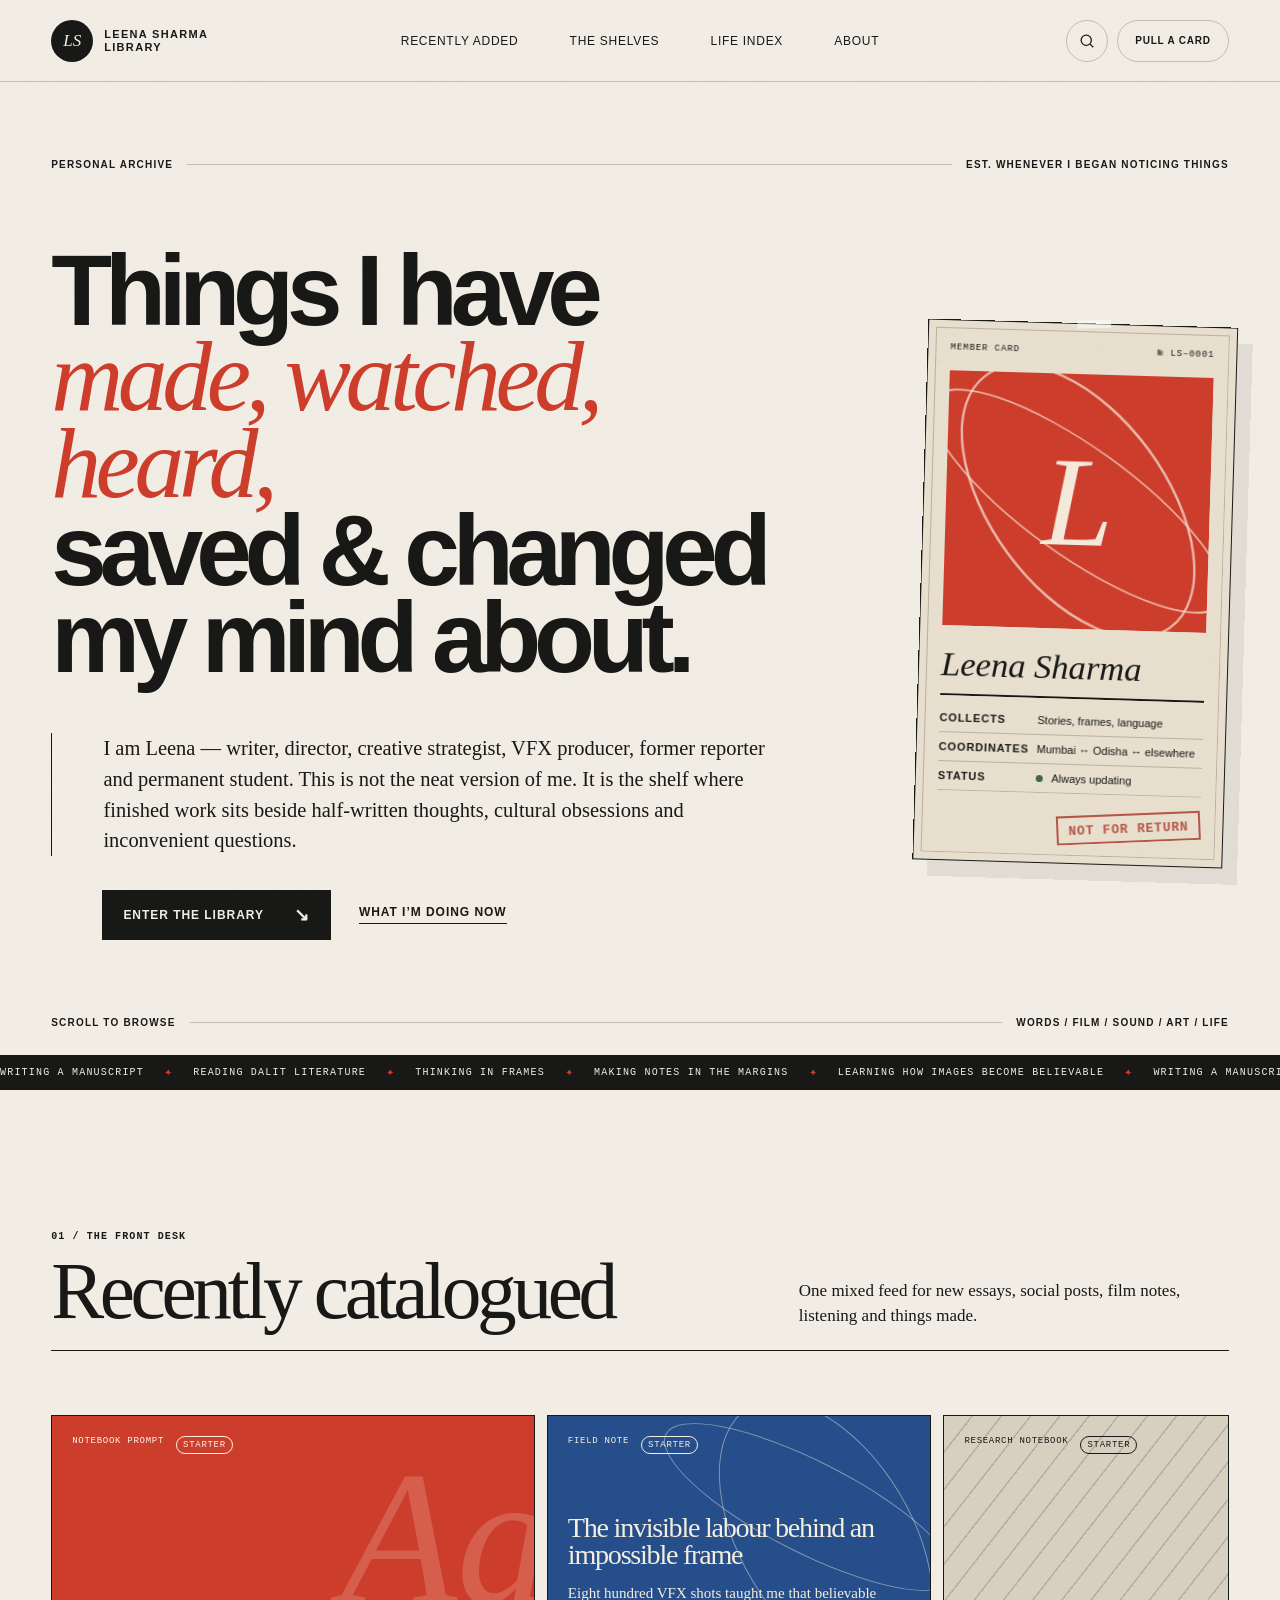
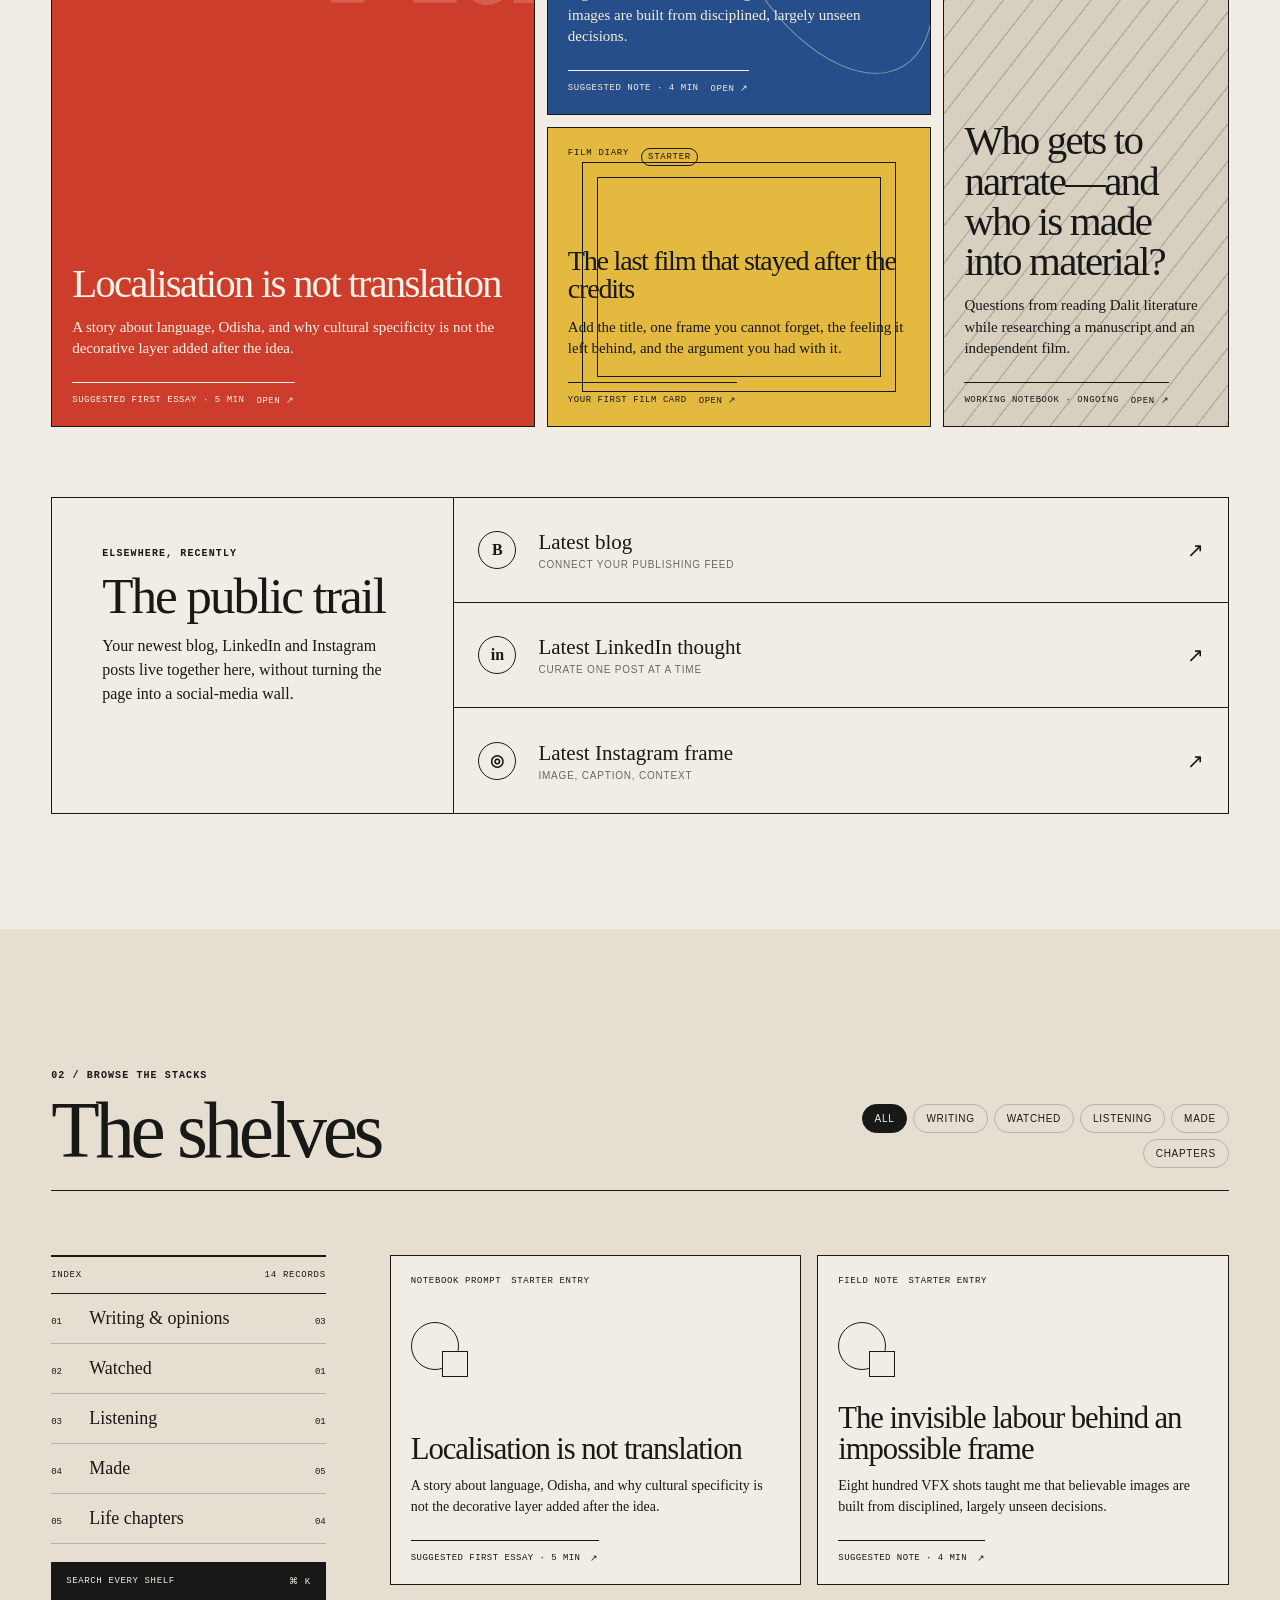
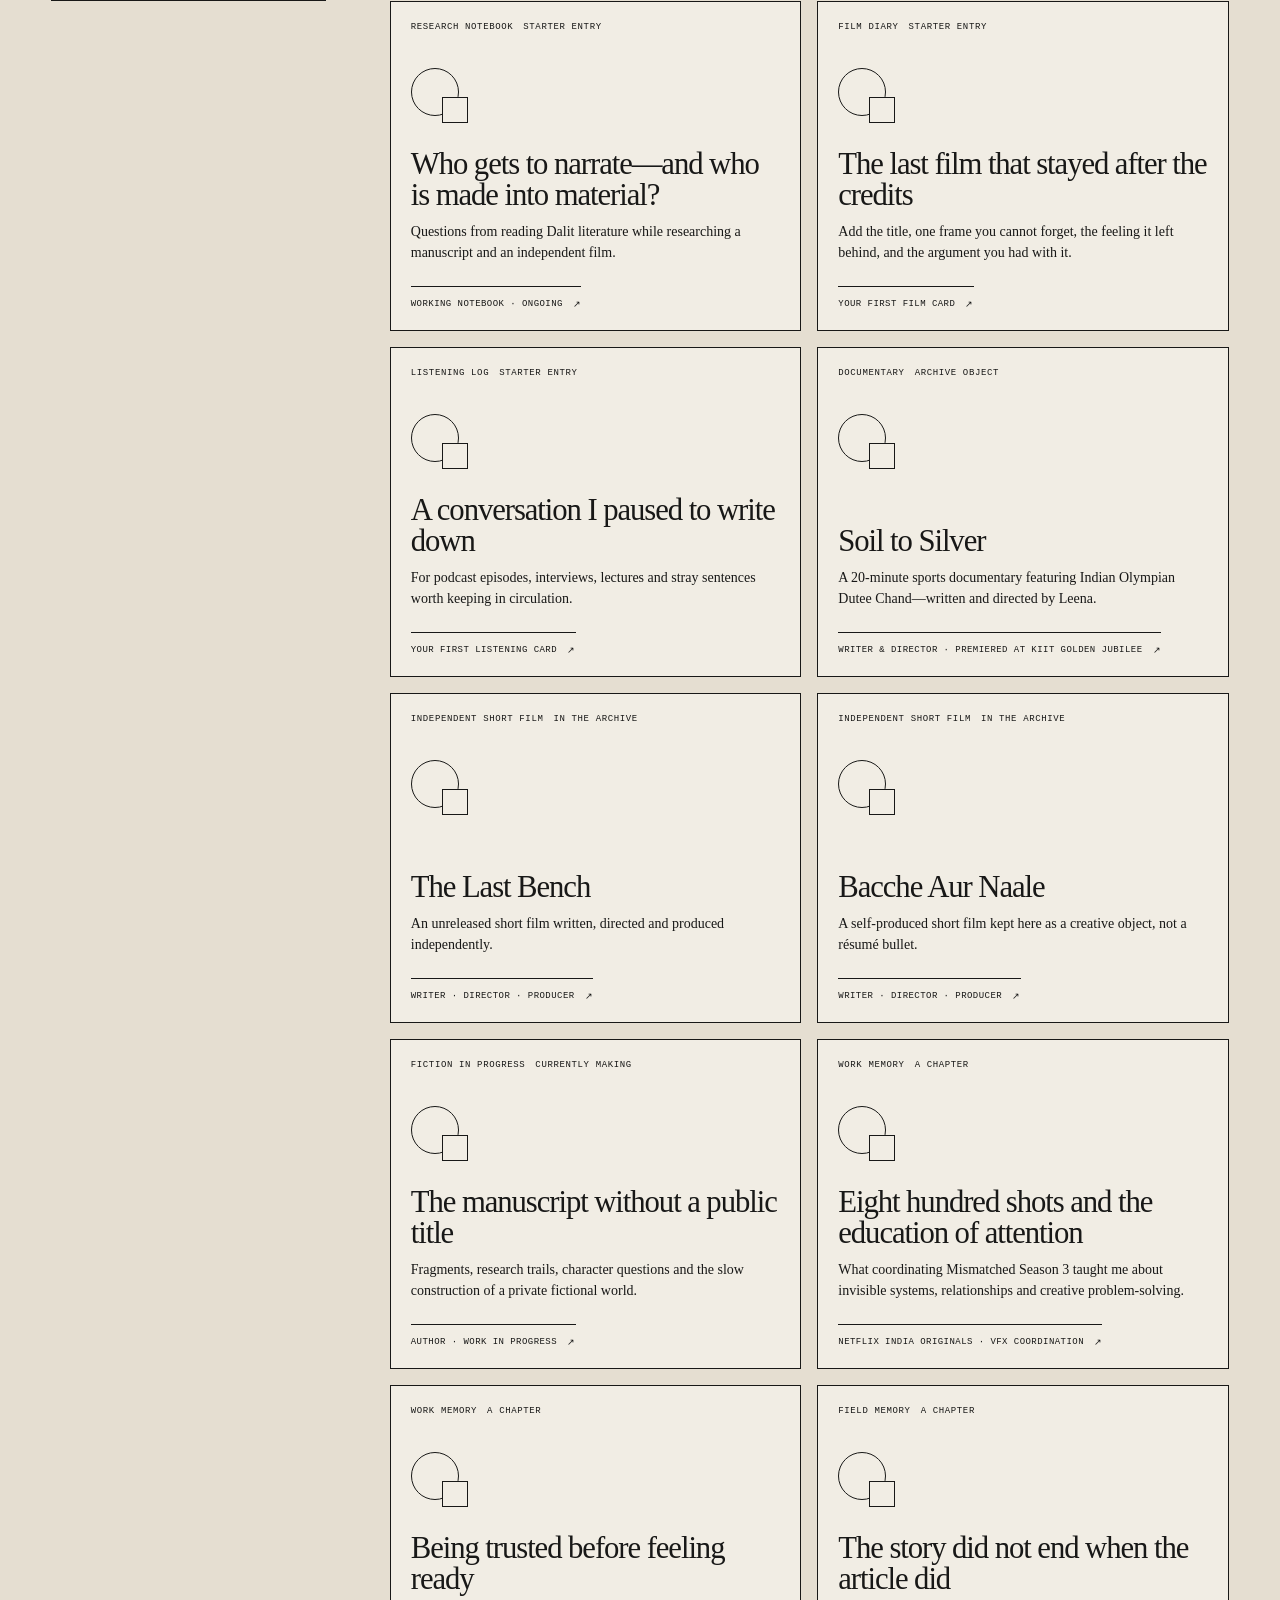
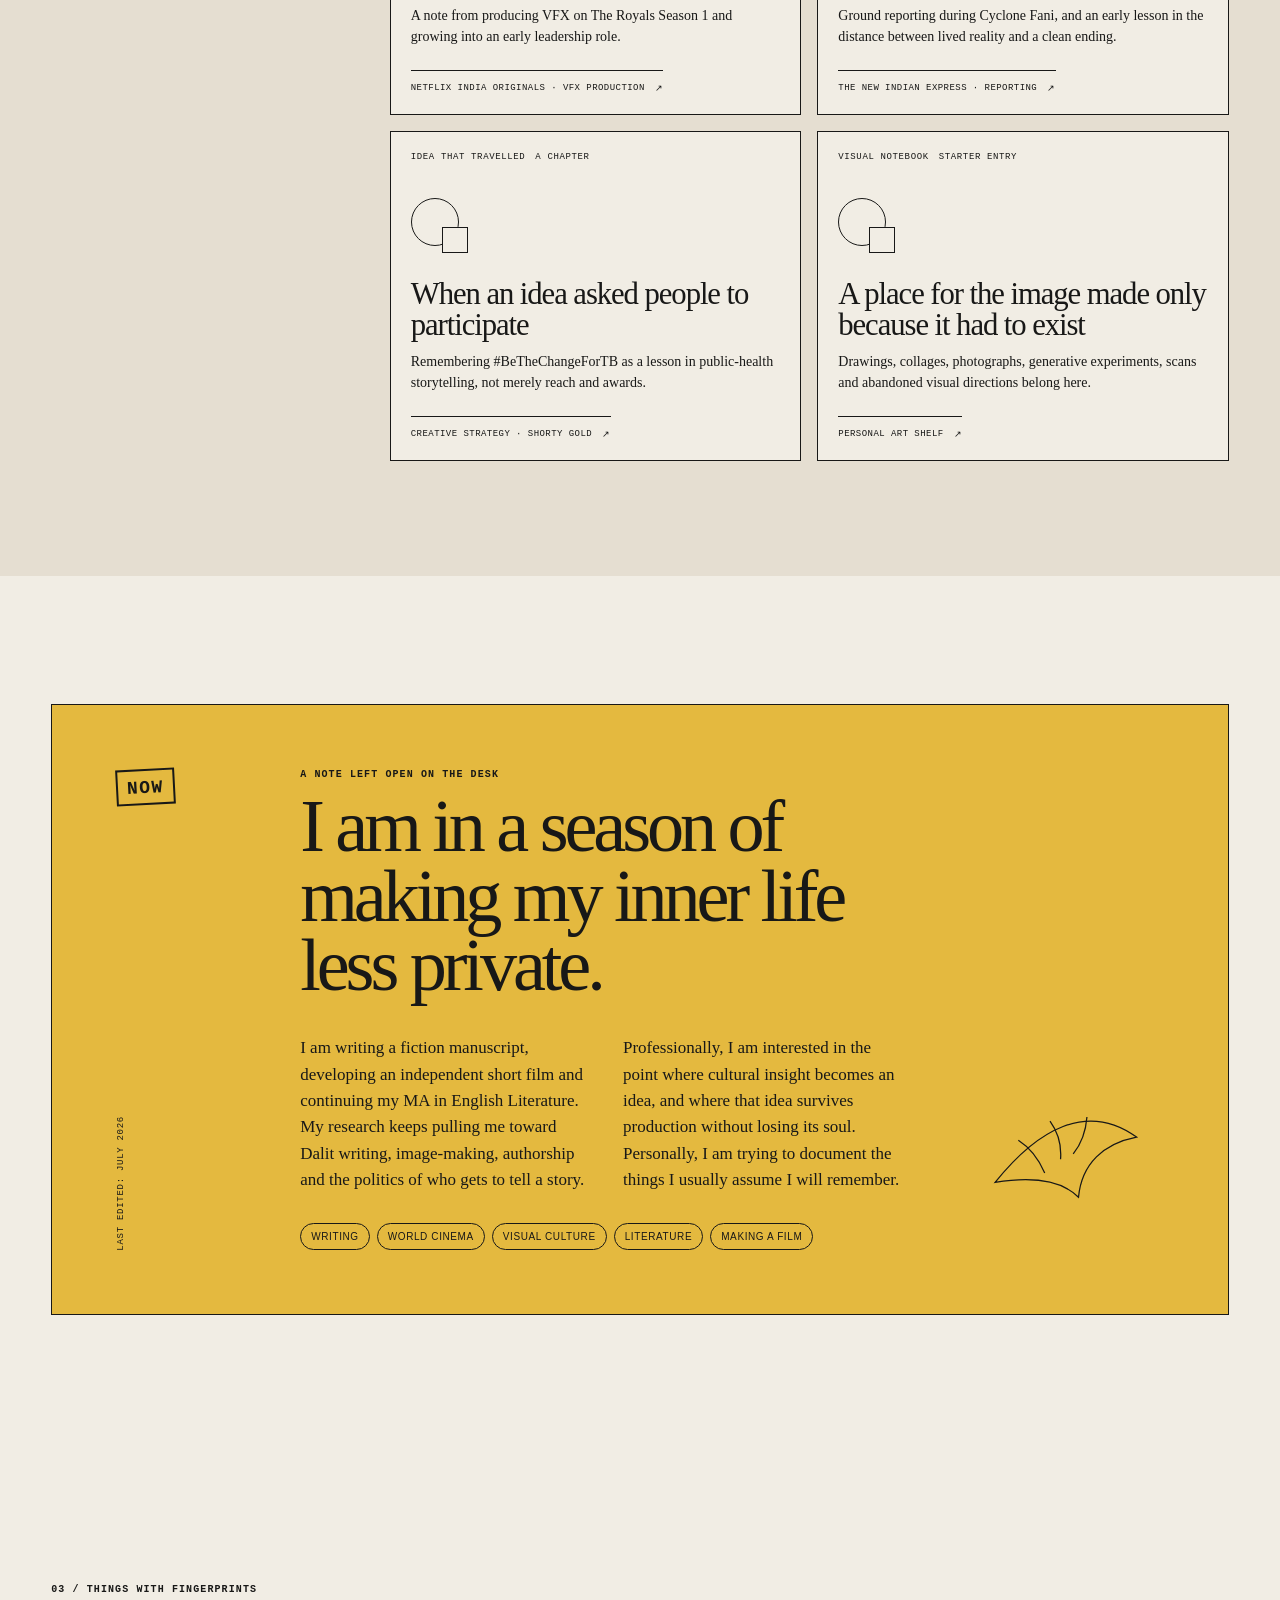
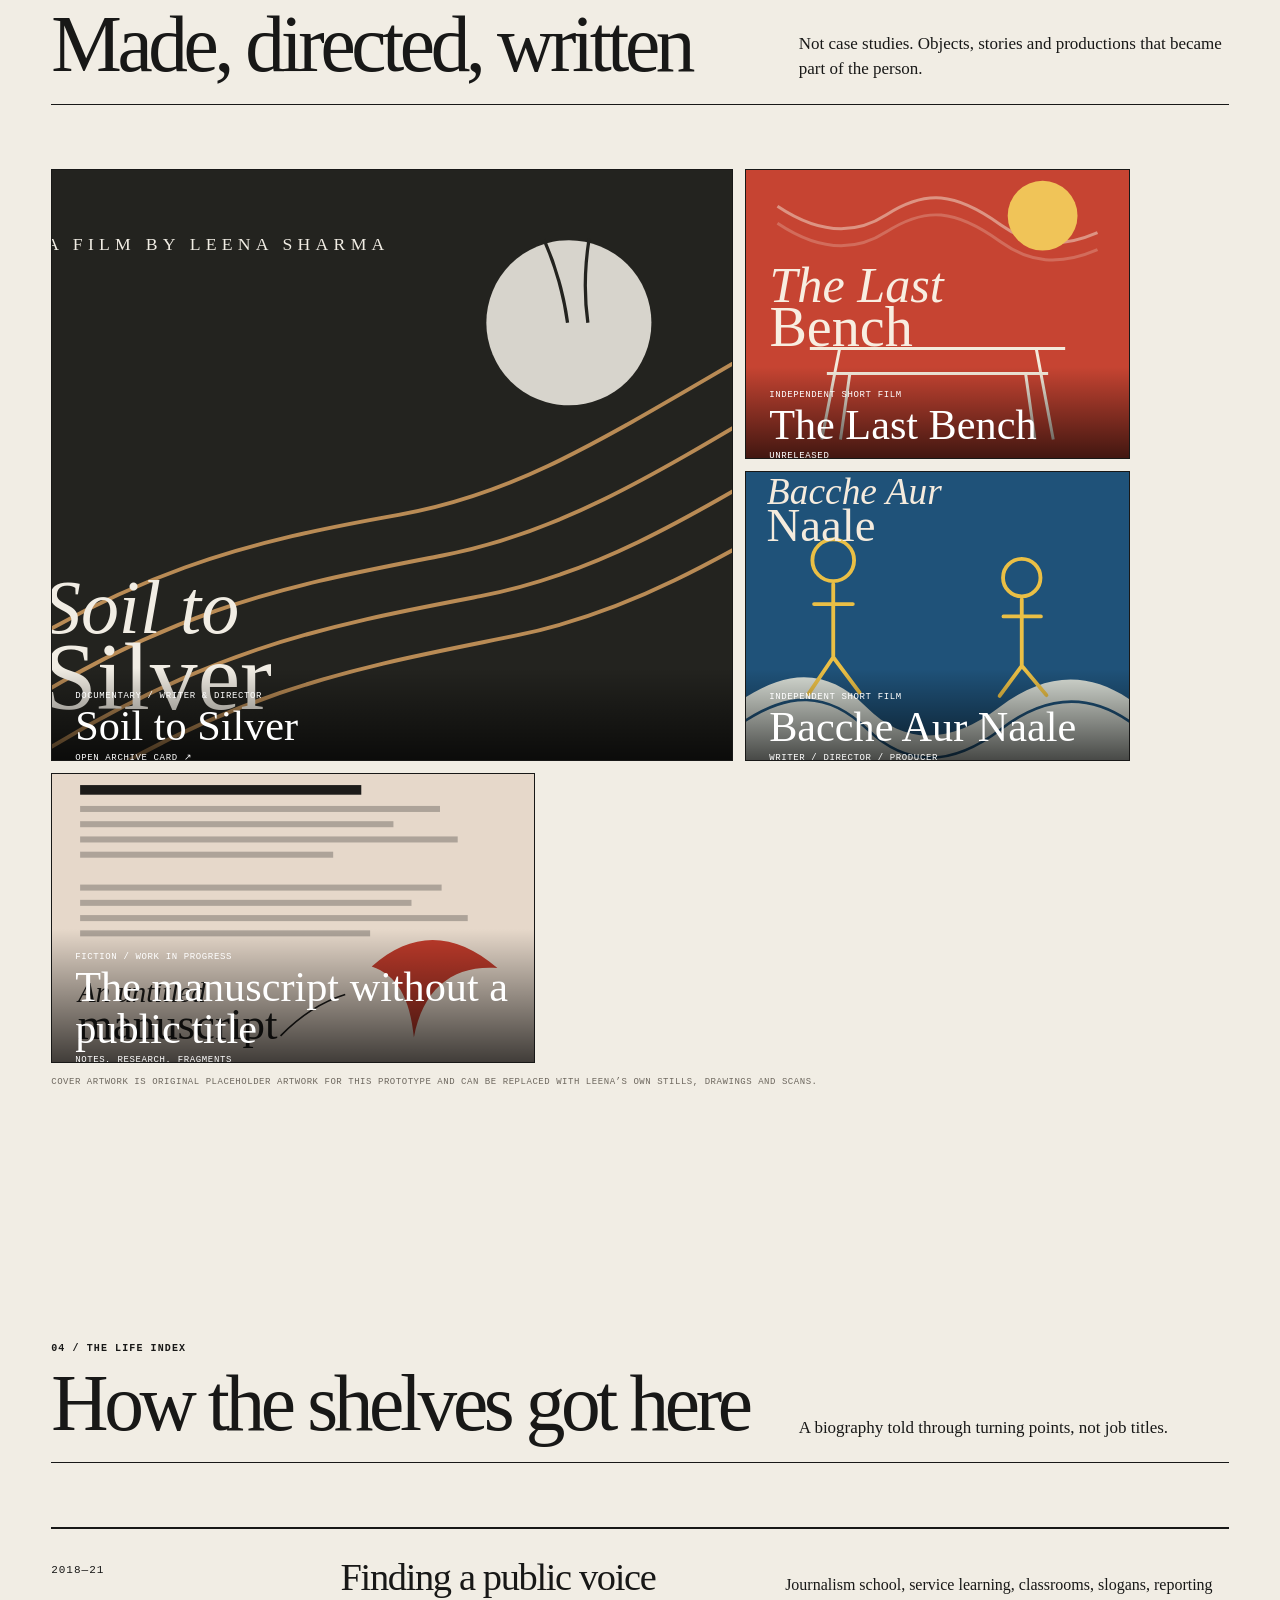
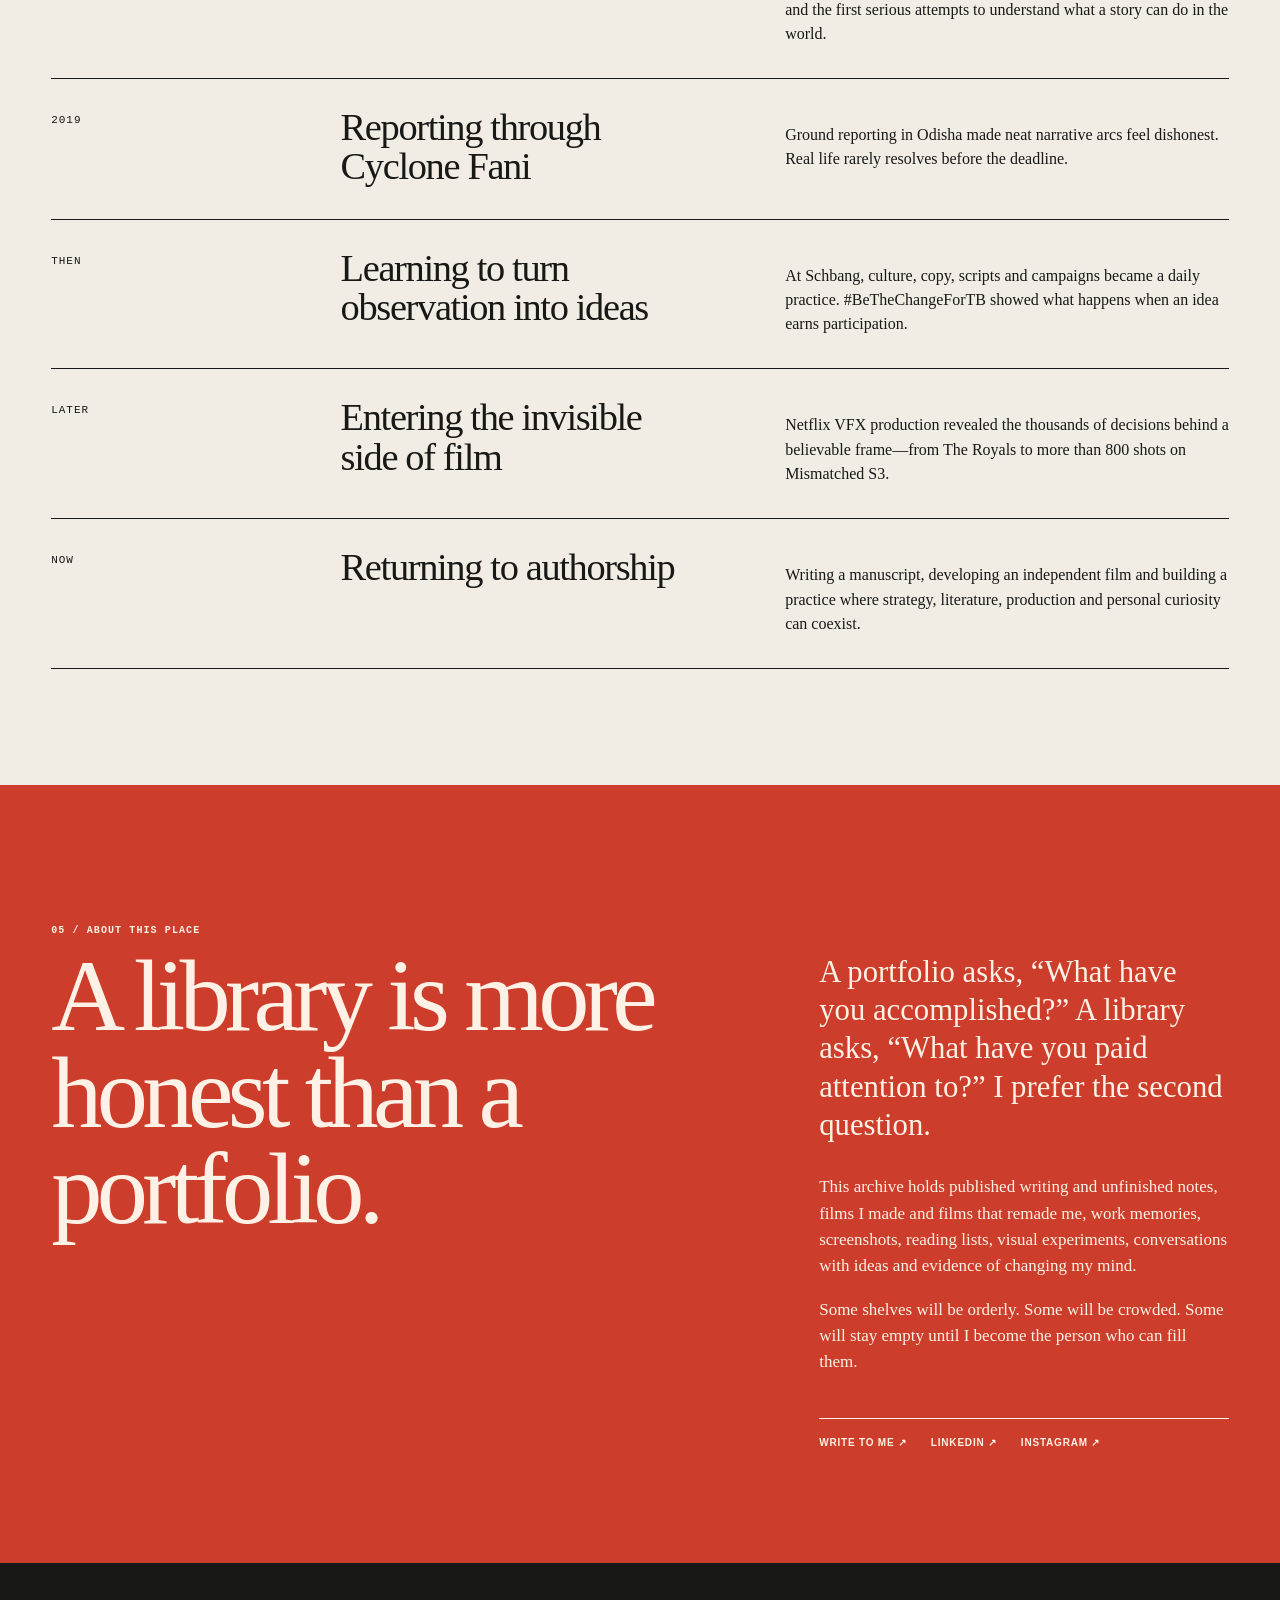
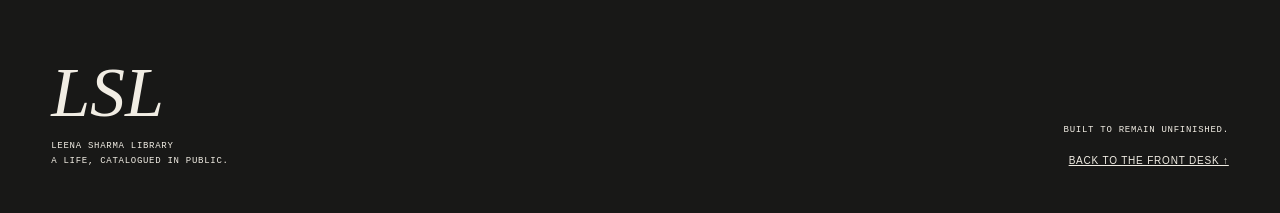
==== commit 2726df9b: "Add interactive library card motion and SVG orbit animations" ====
--- a/index.html
+++ b/index.html
@@ -74,8 +74,12 @@
           </div>
           <div class="card-portrait" aria-hidden="true">
             <span>L</span>
-            <div class="portrait-orbit orbit-one"></div>
-            <div class="portrait-orbit orbit-two"></div>
+            <svg class="portrait-orbit orbit-one" viewBox="0 0 200 100" preserveAspectRatio="none">
+              <ellipse cx="100" cy="50" rx="98" ry="48"></ellipse>
+            </svg>
+            <svg class="portrait-orbit orbit-two" viewBox="0 0 100 200" preserveAspectRatio="none">
+              <ellipse cx="50" cy="100" rx="48" ry="98"></ellipse>
+            </svg>
           </div>
           <div class="card-name">Leena Sharma</div>
           <dl class="card-fields">
--- a/styles.css
+++ b/styles.css
@@ -266,14 +266,44 @@
 .secondary-link { border-bottom: 1px solid currentColor; padding-bottom: 4px; }
 
 .library-card {
+  --card-rx: 0deg;
+  --card-ry: 0deg;
+  --card-rz: 1.7deg;
+  --card-lift: 0px;
   position: relative;
   width: min(100%, 390px);
   justify-self: end;
   padding: 22px;
   border: 1px solid var(--ink);
   background: #e8dfce;
-  transform: rotate(1.7deg);
+  transform: perspective(1100px) translateY(var(--card-lift)) rotateX(var(--card-rx)) rotateY(var(--card-ry)) rotateZ(var(--card-rz));
+  transform-style: preserve-3d;
+  transform-origin: 50% 58%;
   box-shadow: 15px 16px 0 rgba(24, 24, 23, 0.07);
+  animation: member-card-arrive 920ms cubic-bezier(.16, 1, .3, 1) 120ms both;
+  will-change: transform;
+}
+.library-card.has-arrived {
+  animation: none;
+  transition: transform 180ms cubic-bezier(.16, 1, .3, 1), box-shadow 280ms cubic-bezier(.16, 1, .3, 1);
+}
+.library-card.is-ready .card-topline,
+.library-card.is-ready .card-portrait,
+.library-card.is-ready .card-portrait > span,
+.library-card.is-ready .card-name,
+.library-card.is-ready .card-fields > div,
+.library-card.is-ready .status-dot,
+.library-card.is-ready .card-stamp {
+  animation: none;
+}
+.library-card.is-ready .portrait-orbit ellipse {
+  animation: none;
+  stroke-dashoffset: 0;
+}
+.library-card.is-ready:hover,
+.library-card.is-ready.is-hovered {
+  --card-lift: -9px;
+  box-shadow: 23px 27px 0 rgba(24, 24, 23, 0.095);
 }
 .library-card::before, .library-card::after {
   content: "";
@@ -291,7 +321,10 @@
   top: -4px;
   left: 48%;
   transform: rotate(-3deg);
-}
+  transition: transform 320ms cubic-bezier(.16, 1, .3, 1), background 320ms ease;
+}
+.library-card:hover::after,
+.library-card.is-hovered::after { transform: translateY(-2px) rotate(1deg); background: rgba(255, 255, 255, 0.68); }
 .card-topline {
   position: relative;
   z-index: 1;
@@ -301,6 +334,7 @@
   font-size: 9px;
   text-transform: uppercase;
   letter-spacing: 0.1em;
+  animation: card-detail-in 520ms cubic-bezier(.16, 1, .3, 1) 540ms both;
 }
 .card-portrait {
   position: relative;
@@ -311,6 +345,7 @@
   overflow: hidden;
   background: var(--red);
   color: #f5e9dc;
+  animation: card-detail-in 650ms cubic-bezier(.16, 1, .3, 1) 300ms both;
 }
 .card-portrait > span {
   position: relative;
@@ -319,20 +354,40 @@
   font-size: clamp(96px, 10vw, 150px);
   font-style: italic;
   line-height: 1;
-}
+  transition: transform 520ms cubic-bezier(.16, 1, .3, 1);
+  animation: monogram-arrive 780ms cubic-bezier(.16, 1, .3, 1) 440ms both;
+}
+.library-card:hover .card-portrait > span,
+.library-card.is-hovered .card-portrait > span { transform: translate3d(0, -2px, 18px) scale(1.055); }
 .portrait-orbit {
   position: absolute;
-  border: 1px solid rgba(245, 233, 220, 0.72);
-  border-radius: 50%;
+  overflow: visible;
+  fill: none;
+  stroke: rgba(245, 233, 220, 0.72);
+  stroke-width: 1.35;
+  vector-effect: non-scaling-stroke;
+  transition: transform 700ms cubic-bezier(.16, 1, .3, 1), opacity 300ms ease;
+}
+.portrait-orbit ellipse {
+  stroke-dasharray: 650;
+  stroke-dashoffset: 650;
+  animation: orbit-draw 1250ms cubic-bezier(.65, 0, .2, 1) forwards;
 }
 .orbit-one { width: 136%; height: 44%; transform: rotate(34deg); }
 .orbit-two { width: 69%; height: 125%; transform: rotate(-38deg); }
+.orbit-one ellipse { animation-delay: 620ms; }
+.orbit-two ellipse { animation-delay: 760ms; }
+.library-card:hover .orbit-one,
+.library-card.is-hovered .orbit-one { transform: rotate(42deg) scale(1.035); }
+.library-card:hover .orbit-two,
+.library-card.is-hovered .orbit-two { transform: rotate(-30deg) scale(.97); }
 .card-name {
   font-family: var(--serif);
   font-size: clamp(27px, 2.7vw, 38px);
   font-style: italic;
   border-bottom: 2px solid var(--ink);
   padding-bottom: 10px;
+  animation: card-detail-in 560ms cubic-bezier(.16, 1, .3, 1) 690ms both;
 }
 .card-fields { margin: 8px 0 0; }
 .card-fields > div {
@@ -342,7 +397,11 @@
   padding: 8px 0;
   border-bottom: 1px solid var(--line);
   font-size: 11px;
-}
+  animation: card-field-in 520ms cubic-bezier(.16, 1, .3, 1) both;
+}
+.card-fields > div:nth-child(1) { animation-delay: 780ms; }
+.card-fields > div:nth-child(2) { animation-delay: 850ms; }
+.card-fields > div:nth-child(3) { animation-delay: 920ms; }
 .card-fields dt {
   text-transform: uppercase;
   letter-spacing: 0.08em;
@@ -356,6 +415,7 @@
   border-radius: 50%;
   background: var(--green);
   margin-right: 6px;
+  animation: status-arrive 480ms cubic-bezier(.16, 1, .3, 1) 1080ms both;
 }
 .card-stamp {
   width: fit-content;
@@ -369,8 +429,38 @@
   letter-spacing: 0.06em;
   transform: rotate(-4deg);
   opacity: 0.78;
-}
+  transition: transform 360ms cubic-bezier(.16, 1, .3, 1), opacity 260ms ease;
+  animation: stamp-arrive 560ms cubic-bezier(.2, .9, .25, 1.25) 980ms both;
+}
+.library-card:hover .card-stamp,
+.library-card.is-hovered .card-stamp { transform: translate3d(-3px, -3px, 14px) rotate(-1.5deg); opacity: .96; }
 .hero-footnote { margin-top: auto; }
+
+@keyframes member-card-arrive {
+  from { opacity: 0; transform: perspective(1100px) translate3d(24px, 54px, 0) rotateX(5deg) rotateY(-5deg) rotateZ(5.5deg) scale(.94); }
+  to { opacity: 1; transform: perspective(1100px) translateY(var(--card-lift)) rotateX(var(--card-rx)) rotateY(var(--card-ry)) rotateZ(var(--card-rz)) scale(1); }
+}
+@keyframes card-detail-in {
+  from { opacity: 0; transform: translateY(10px); }
+  to { opacity: 1; transform: translateY(0); }
+}
+@keyframes card-field-in {
+  from { opacity: 0; transform: translateX(13px); }
+  to { opacity: 1; transform: translateX(0); }
+}
+@keyframes monogram-arrive {
+  from { opacity: 0; transform: translateY(14px) scale(.84); }
+  to { opacity: 1; transform: translateY(0) scale(1); }
+}
+@keyframes orbit-draw { to { stroke-dashoffset: 0; } }
+@keyframes stamp-arrive {
+  from { opacity: 0; transform: translateY(10px) scale(1.12) rotate(-8deg); }
+  to { opacity: .78; transform: translateY(0) scale(1) rotate(-4deg); }
+}
+@keyframes status-arrive {
+  from { opacity: 0; transform: scale(.2); }
+  to { opacity: 1; transform: scale(1); }
+}
 
 .signal-strip {
   overflow: hidden;
@@ -391,7 +481,42 @@
 }
 .signal-track i { color: var(--red); font-style: normal; }
 @keyframes ticker { to { transform: translateX(-50%); } }
-@media (prefers-reduced-motion: reduce) { .signal-track { animation: none; } }
+@media (prefers-reduced-motion: reduce) {
+  .signal-track,
+  .library-card,
+  .card-topline,
+  .card-portrait,
+  .card-portrait > span,
+  .portrait-orbit ellipse,
+  .card-name,
+  .card-fields > div,
+  .status-dot,
+  .card-stamp {
+    animation: none;
+  }
+  .library-card,
+  .library-card.has-arrived,
+  .library-card::after,
+  .card-portrait > span,
+  .portrait-orbit,
+  .card-stamp {
+    transition: none;
+  }
+  .portrait-orbit ellipse { stroke-dashoffset: 0; }
+  .library-card:hover,
+  .library-card.is-hovered {
+    --card-lift: 0px;
+    box-shadow: 15px 16px 0 rgba(24, 24, 23, 0.07);
+  }
+  .library-card:hover .card-portrait > span,
+  .library-card.is-hovered .card-portrait > span { transform: none; }
+  .library-card:hover .orbit-one,
+  .library-card.is-hovered .orbit-one { transform: rotate(34deg); }
+  .library-card:hover .orbit-two,
+  .library-card.is-hovered .orbit-two { transform: rotate(-38deg); }
+  .library-card:hover .card-stamp,
+  .library-card.is-hovered .card-stamp { transform: rotate(-4deg); opacity: .78; }
+}
 
 .recent, .shelves, .made-section, .timeline, .about {
   padding-top: clamp(90px, 11vw, 176px);
@@ -1008,7 +1133,7 @@
   .mobile-menu.open { transform: translateY(0); }
   .mobile-menu a { padding: 16px 0; border-bottom: 1px solid var(--line); font-family: var(--serif); font-size: 28px; text-decoration: none; }
   .hero-grid { grid-template-columns: 1fr; }
-  .library-card { justify-self: start; width: min(100%, 480px); transform: rotate(-1.2deg); }
+  .library-card { --card-rz: -1.2deg; justify-self: start; width: min(100%, 480px); }
   .recent-card:nth-child(1) { grid-column: span 7; }
   .recent-card:nth-child(2) { grid-column: span 5; }
   .recent-card:nth-child(3) { grid-column: span 5; }
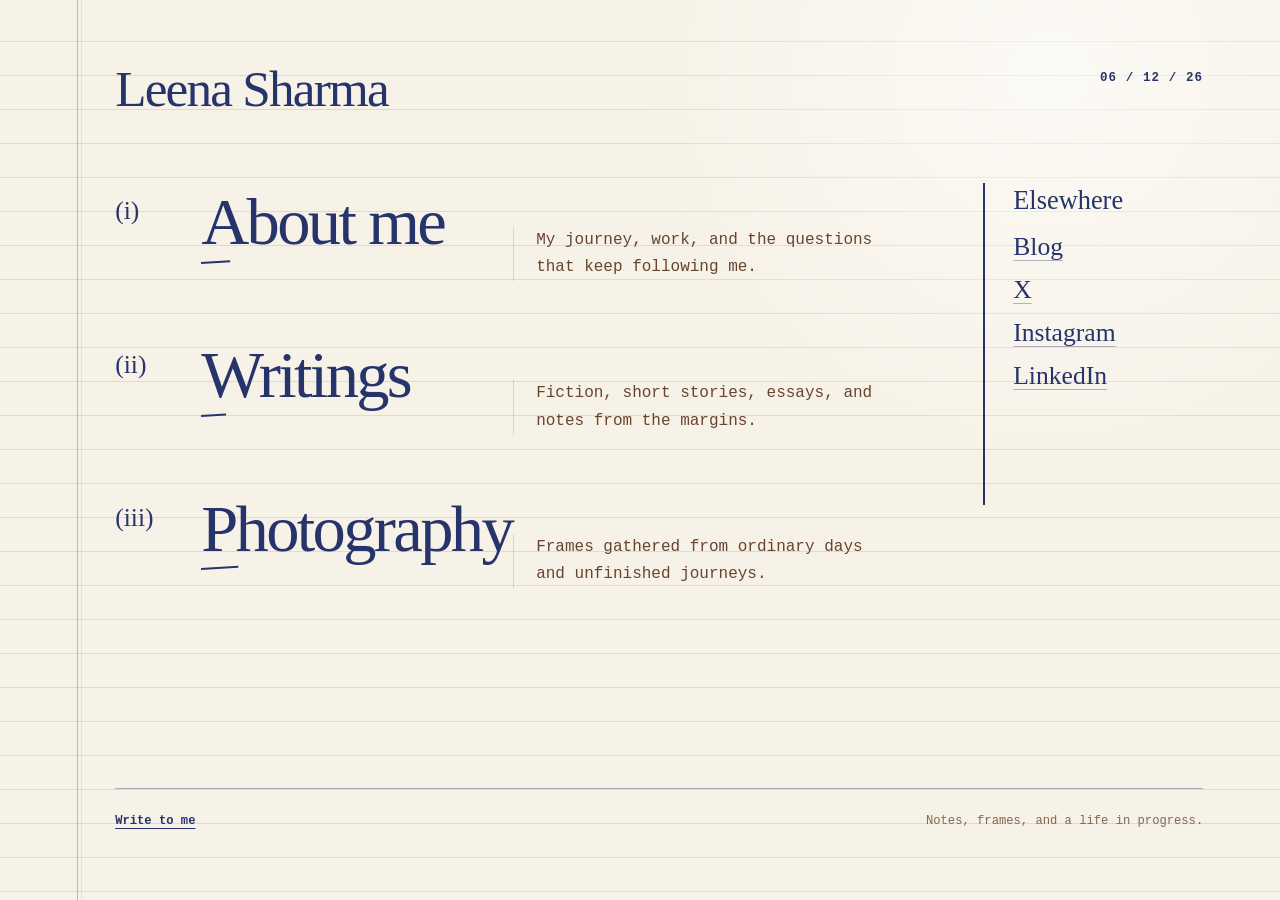
==== commit cd27514b: "feat: rebuild portfolio as notebook-style site" ====
--- a/index.html
+++ b/index.html
@@ -3,332 +3,58 @@
 <head>
   <meta charset="utf-8" />
   <meta name="viewport" content="width=device-width, initial-scale=1" />
-  <meta name="description" content="Leena Sharma Library — writing, films, listening, art, field notes and everything in between." />
-  <meta name="theme-color" content="#f1ede4" />
-  <title>Leena Sharma Library</title>
+  <meta name="description" content="Leena Sharma's personal notebook of writing, photographs, and lived experience." />
+  <meta name="theme-color" content="#f7f2e7" />
+  <title>Leena Sharma</title>
   <link rel="icon" href="assets/favicon.svg" type="image/svg+xml" />
-  <link rel="stylesheet" href="styles.css" />
+  <link rel="stylesheet" href="styles.css?v=notebook-5" />
 </head>
-<body>
-  <div class="scroll-progress" aria-hidden="true"><span id="scrollProgress"></span></div>
+<body class="home-page">
+  <a class="skip-link" href="#main">Skip to the index</a>
 
-  <header class="site-header" id="top">
-    <a class="wordmark" href="#top" aria-label="Leena Sharma Library home">
-      <span class="wordmark-mark">LS</span>
-      <span class="wordmark-copy">Leena Sharma<br />Library</span>
-    </a>
+  <div class="paper-shell">
+    <header class="home-header">
+      <h1 class="home-name">Leena Sharma</h1>
+      <time class="page-date" datetime="2026-09-05" data-current-date>05 / 09 / 26</time>
+    </header>
 
-    <nav class="desktop-nav" aria-label="Primary navigation">
-      <a href="#recent">Recently added</a>
-      <a href="#shelves">The shelves</a>
-      <a href="#timeline">Life index</a>
-      <a href="#about">About</a>
-    </nav>
+    <main class="home-index" id="main">
+      <nav class="notebook-index" aria-label="Portfolio pages">
+        <article class="index-entry" style="--entry-order: 1">
+          <span class="index-marker" aria-hidden="true">(i)</span>
+          <a class="index-title" href="about.html">About me</a>
+          <p class="index-description">My journey, work, and the questions that keep following me.</p>
+        </article>
 
-    <div class="header-actions">
-      <button class="icon-button" id="searchOpen" type="button" aria-label="Search the library">
-        <svg viewBox="0 0 24 24" aria-hidden="true"><circle cx="11" cy="11" r="6.8"></circle><path d="m16.2 16.2 4.1 4.1"></path></svg>
-      </button>
-      <button class="text-button" id="randomItem" type="button">Pull a card</button>
-      <button class="icon-button mobile-menu-button" id="menuToggle" type="button" aria-label="Open menu" aria-expanded="false">
-        <span></span><span></span>
-      </button>
-    </div>
-  </header>
+        <article class="index-entry" style="--entry-order: 2">
+          <span class="index-marker" aria-hidden="true">(ii)</span>
+          <a class="index-title" href="writings.html">Writings</a>
+          <p class="index-description">Fiction, short stories, essays, and notes from the margins.</p>
+        </article>
 
-  <div class="mobile-menu" id="mobileMenu" aria-hidden="true">
-    <a href="#recent">Recently added</a>
-    <a href="#shelves">The shelves</a>
-    <a href="#timeline">Life index</a>
-    <a href="#about">About</a>
-  </div>
+        <article class="index-entry" style="--entry-order: 3">
+          <span class="index-marker" aria-hidden="true">(iii)</span>
+          <a class="index-title" href="photography.html">Photography</a>
+          <p class="index-description">Frames gathered from ordinary days and unfinished journeys.</p>
+        </article>
+      </nav>
 
-  <main>
-    <section class="hero section-shell" aria-labelledby="heroTitle">
-      <div class="hero-kicker">
-        <span>Personal archive</span>
-        <span class="hero-kicker-line"></span>
-        <span>Est. whenever I began noticing things</span>
-      </div>
+      <aside class="social-rail" aria-labelledby="elsewhere-title">
+        <h2 id="elsewhere-title">Elsewhere</h2>
+        <a href="writings.html">Blog</a>
+        <a href="#" data-placeholder-link>X</a>
+        <a href="#" data-placeholder-link>Instagram</a>
+        <a href="#" data-placeholder-link>LinkedIn</a>
+      </aside>
+    </main>
 
-      <div class="hero-grid">
-        <div class="hero-copy">
-          <h1 id="heroTitle">
-            Things I have
-            <span class="hero-emphasis">made, watched, heard,</span>
-            saved &amp; changed my mind about.
-          </h1>
-          <p class="hero-intro">
-            I am Leena — writer, director, creative strategist, VFX producer, former reporter and permanent student. This is not the neat version of me. It is the shelf where finished work sits beside half-written thoughts, cultural obsessions and inconvenient questions.
-          </p>
-          <div class="hero-links">
-            <a class="primary-link" href="#shelves">Enter the library <span>↘</span></a>
-            <a class="secondary-link" href="#now">What I’m doing now</a>
-          </div>
-        </div>
-
-        <aside class="library-card" aria-label="Leena Sharma library card">
-          <div class="card-topline">
-            <span>Member card</span>
-            <span>№ LS–0001</span>
-          </div>
-          <div class="card-portrait" aria-hidden="true">
-            <span>L</span>
-            <svg class="portrait-orbit orbit-one" viewBox="0 0 200 100" preserveAspectRatio="none">
-              <ellipse cx="100" cy="50" rx="98" ry="48"></ellipse>
-            </svg>
-            <svg class="portrait-orbit orbit-two" viewBox="0 0 100 200" preserveAspectRatio="none">
-              <ellipse cx="50" cy="100" rx="48" ry="98"></ellipse>
-            </svg>
-          </div>
-          <div class="card-name">Leena Sharma</div>
-          <dl class="card-fields">
-            <div><dt>Collects</dt><dd>Stories, frames, language</dd></div>
-            <div><dt>Coordinates</dt><dd>Mumbai ↔ Odisha ↔ elsewhere</dd></div>
-            <div><dt>Status</dt><dd><span class="status-dot"></span> Always updating</dd></div>
-          </dl>
-          <div class="card-stamp">NOT FOR RETURN</div>
-        </aside>
-      </div>
-
-      <div class="hero-footnote">
-        <span>Scroll to browse</span>
-        <span class="footnote-rule"></span>
-        <span>Words / Film / Sound / Art / Life</span>
-      </div>
-    </section>
-
-    <section class="signal-strip" aria-label="Current interests">
-      <div class="signal-track">
-        <span>WRITING A MANUSCRIPT</span><i>✦</i>
-        <span>READING DALIT LITERATURE</span><i>✦</i>
-        <span>THINKING IN FRAMES</span><i>✦</i>
-        <span>MAKING NOTES IN THE MARGINS</span><i>✦</i>
-        <span>LEARNING HOW IMAGES BECOME BELIEVABLE</span><i>✦</i>
-        <span>WRITING A MANUSCRIPT</span><i>✦</i>
-        <span>READING DALIT LITERATURE</span><i>✦</i>
-        <span>THINKING IN FRAMES</span><i>✦</i>
-      </div>
-    </section>
-
-    <section class="recent section-shell" id="recent" aria-labelledby="recentTitle">
-      <div class="section-heading-row">
-        <div>
-          <p class="eyebrow">01 / The front desk</p>
-          <h2 id="recentTitle">Recently catalogued</h2>
-        </div>
-        <p class="section-note">One mixed feed for new essays, social posts, film notes, listening and things made.</p>
-      </div>
-
-      <div class="recent-grid" id="recentGrid"></div>
-
-      <div class="elsewhere-bar" aria-label="Latest posts from elsewhere">
-        <div class="elsewhere-intro">
-          <p class="eyebrow">Elsewhere, recently</p>
-          <h3>The public trail</h3>
-          <p>Your newest blog, LinkedIn and Instagram posts live together here, without turning the page into a social-media wall.</p>
-        </div>
-        <div class="elsewhere-links">
-          <a href="#" data-placeholder-link>
-            <span class="platform-icon">B</span>
-            <span><strong>Latest blog</strong><small>Connect your publishing feed</small></span>
-            <span class="arrow">↗</span>
-          </a>
-          <a href="#" data-placeholder-link>
-            <span class="platform-icon">in</span>
-            <span><strong>Latest LinkedIn thought</strong><small>Curate one post at a time</small></span>
-            <span class="arrow">↗</span>
-          </a>
-          <a href="#" data-placeholder-link>
-            <span class="platform-icon">◎</span>
-            <span><strong>Latest Instagram frame</strong><small>Image, caption, context</small></span>
-            <span class="arrow">↗</span>
-          </a>
-        </div>
-      </div>
-    </section>
-
-    <section class="shelves section-shell" id="shelves" aria-labelledby="shelvesTitle">
-      <div class="section-heading-row shelf-heading">
-        <div>
-          <p class="eyebrow">02 / Browse the stacks</p>
-          <h2 id="shelvesTitle">The shelves</h2>
-        </div>
-        <div class="catalog-tools" role="group" aria-label="Filter catalogue">
-          <button class="filter-button active" type="button" data-filter="all">All</button>
-          <button class="filter-button" type="button" data-filter="writing">Writing</button>
-          <button class="filter-button" type="button" data-filter="watched">Watched</button>
-          <button class="filter-button" type="button" data-filter="listening">Listening</button>
-          <button class="filter-button" type="button" data-filter="made">Made</button>
-          <button class="filter-button" type="button" data-filter="chapters">Chapters</button>
-        </div>
-      </div>
-
-      <div class="shelf-layout">
-        <aside class="shelf-index" aria-label="Library shelf index">
-          <div class="index-top">
-            <span>Index</span>
-            <span id="catalogueCount">00 records</span>
-          </div>
-          <div id="shelfIndexRows"></div>
-          <button class="index-search" id="indexSearch" type="button">
-            <span>Search every shelf</span><span>⌘ K</span>
-          </button>
-        </aside>
-
-        <div class="catalogue" id="catalogueGrid" aria-live="polite"></div>
-      </div>
-    </section>
-
-    <section class="now section-shell" id="now" aria-labelledby="nowTitle">
-      <div class="now-card">
-        <div class="now-label">
-          <span>NOW</span>
-          <small>Last edited: July 2026</small>
-        </div>
-        <div class="now-copy">
-          <p class="eyebrow">A note left open on the desk</p>
-          <h2 id="nowTitle">I am in a season of making my inner life less private.</h2>
-          <div class="now-columns">
-            <p>
-              I am writing a fiction manuscript, developing an independent short film and continuing my MA in English Literature. My research keeps pulling me toward Dalit writing, image-making, authorship and the politics of who gets to tell a story.
-            </p>
-            <p>
-              Professionally, I am interested in the point where cultural insight becomes an idea, and where that idea survives production without losing its soul. Personally, I am trying to document the things I usually assume I will remember.
-            </p>
-          </div>
-          <div class="now-tags">
-            <span>writing</span><span>world cinema</span><span>visual culture</span><span>literature</span><span>making a film</span>
-          </div>
-        </div>
-        <div class="now-doodle" aria-hidden="true">
-          <svg viewBox="0 0 180 180"><path d="M20 116c40-50 87-77 134-43-31 6-52 25-55 57-16-16-42-20-79-14Z"></path><path d="M42 76c11 7 19 17 25 31M72 58c8 11 11 23 10 36M107 54c-1 13-5 25-13 35"></path></svg>
-        </div>
-      </div>
-    </section>
-
-    <section class="made-section section-shell" aria-labelledby="madeTitle">
-      <div class="section-heading-row">
-        <div>
-          <p class="eyebrow">03 / Things with fingerprints</p>
-          <h2 id="madeTitle">Made, directed, written</h2>
-        </div>
-        <p class="section-note">Not case studies. Objects, stories and productions that became part of the person.</p>
-      </div>
-
-      <div class="work-wall">
-        <button class="work-tile work-tile-large" type="button" data-open-item="soil-to-silver">
-          <img src="assets/soil-to-silver.svg" alt="Abstract cover for Soil to Silver" />
-          <span class="work-meta"><small>Documentary / Writer &amp; Director</small><strong>Soil to Silver</strong><em>Open archive card ↗</em></span>
-        </button>
-        <button class="work-tile" type="button" data-open-item="last-bench">
-          <img src="assets/last-bench.svg" alt="Abstract cover for The Last Bench" />
-          <span class="work-meta"><small>Independent short film</small><strong>The Last Bench</strong><em>Unreleased</em></span>
-        </button>
-        <button class="work-tile" type="button" data-open-item="bacche-aur-naale">
-          <img src="assets/bacche-aur-naale.svg" alt="Abstract cover for Bacche Aur Naale" />
-          <span class="work-meta"><small>Independent short film</small><strong>Bacche Aur Naale</strong><em>Writer / Director / Producer</em></span>
-        </button>
-        <button class="work-tile work-tile-wide" type="button" data-open-item="manuscript-in-progress">
-          <img src="assets/manuscript.svg" alt="Abstract cover for an untitled manuscript" />
-          <span class="work-meta"><small>Fiction / Work in progress</small><strong>The manuscript without a public title</strong><em>Notes, research, fragments</em></span>
-        </button>
-      </div>
-      <p class="prototype-note">Cover artwork is original placeholder artwork for this prototype and can be replaced with Leena’s own stills, drawings and scans.</p>
-    </section>
-
-    <section class="timeline section-shell" id="timeline" aria-labelledby="timelineTitle">
-      <div class="section-heading-row">
-        <div>
-          <p class="eyebrow">04 / The life index</p>
-          <h2 id="timelineTitle">How the shelves got here</h2>
-        </div>
-        <p class="section-note">A biography told through turning points, not job titles.</p>
-      </div>
-
-      <div class="timeline-track">
-        <article class="timeline-entry">
-          <div class="timeline-year">2018—21</div>
-          <div><h3>Finding a public voice</h3><p>Journalism school, service learning, classrooms, slogans, reporting and the first serious attempts to understand what a story can do in the world.</p></div>
-        </article>
-        <article class="timeline-entry">
-          <div class="timeline-year">2019</div>
-          <div><h3>Reporting through Cyclone Fani</h3><p>Ground reporting in Odisha made neat narrative arcs feel dishonest. Real life rarely resolves before the deadline.</p></div>
-        </article>
-        <article class="timeline-entry">
-          <div class="timeline-year">Then</div>
-          <div><h3>Learning to turn observation into ideas</h3><p>At Schbang, culture, copy, scripts and campaigns became a daily practice. #BeTheChangeForTB showed what happens when an idea earns participation.</p></div>
-        </article>
-        <article class="timeline-entry">
-          <div class="timeline-year">Later</div>
-          <div><h3>Entering the invisible side of film</h3><p>Netflix VFX production revealed the thousands of decisions behind a believable frame—from The Royals to more than 800 shots on Mismatched S3.</p></div>
-        </article>
-        <article class="timeline-entry">
-          <div class="timeline-year">Now</div>
-          <div><h3>Returning to authorship</h3><p>Writing a manuscript, developing an independent film and building a practice where strategy, literature, production and personal curiosity can coexist.</p></div>
-        </article>
-      </div>
-    </section>
-
-    <section class="about section-shell" id="about" aria-labelledby="aboutTitle">
-      <div class="about-grid">
-        <div class="about-heading">
-          <p class="eyebrow">05 / About this place</p>
-          <h2 id="aboutTitle">A library is more honest than a portfolio.</h2>
-        </div>
-        <div class="about-copy">
-          <p class="about-lead">A portfolio asks, “What have you accomplished?” A library asks, “What have you paid attention to?” I prefer the second question.</p>
-          <p>This archive holds published writing and unfinished notes, films I made and films that remade me, work memories, screenshots, reading lists, visual experiments, conversations with ideas and evidence of changing my mind.</p>
-          <p>Some shelves will be orderly. Some will be crowded. Some will stay empty until I become the person who can fill them.</p>
-          <div class="about-links">
-            <a href="mailto:leenathewriter@gmail.com">Write to me ↗</a>
-            <a href="#" data-placeholder-link>LinkedIn ↗</a>
-            <a href="#" data-placeholder-link>Instagram ↗</a>
-          </div>
-        </div>
-      </div>
-    </section>
-  </main>
-
-  <footer class="site-footer section-shell">
-    <div>
-      <span class="footer-mark">LSL</span>
-      <p>Leena Sharma Library<br />A life, catalogued in public.</p>
-    </div>
-    <div class="footer-meta">
-      <p>Built to remain unfinished.</p>
-      <a href="#top">Back to the front desk ↑</a>
-    </div>
-  </footer>
-
-  <div class="search-overlay" id="searchOverlay" aria-hidden="true">
-    <div class="search-panel" role="dialog" aria-modal="true" aria-labelledby="searchTitle">
-      <div class="search-topline">
-        <span id="searchTitle">Search the library</span>
-        <button class="icon-button" id="searchClose" type="button" aria-label="Close search">×</button>
-      </div>
-      <label class="search-input-wrap">
-        <span class="sr-only">Search query</span>
-        <input id="searchInput" type="search" placeholder="Try “film”, “Odisha”, “writing”…" autocomplete="off" />
-        <kbd>ESC</kbd>
-      </label>
-      <div class="search-results" id="searchResults">
-        <p class="search-empty">Type a word. I’ll look through titles, notes and tags.</p>
-      </div>
-    </div>
-  </div>
-
-  <div class="modal" id="itemModal" aria-hidden="true">
-    <div class="modal-backdrop" data-close-modal></div>
-    <article class="modal-card" role="dialog" aria-modal="true" aria-labelledby="modalTitle">
-      <button class="modal-close" type="button" data-close-modal aria-label="Close item">×</button>
-      <div id="modalContent"></div>
-    </article>
+    <footer class="home-footer">
+      <a href="mailto:leenathewriter@gmail.com">Write to me</a>
+      <p>Notes, frames, and a life in progress.</p>
+    </footer>
   </div>
 
   <div class="toast" id="toast" role="status" aria-live="polite"></div>
-
-  <script src="content.js"></script>
-  <script src="script.js"></script>
+  <script src="script.js?v=notebook-4"></script>
 </body>
 </html>
--- a/styles.css
+++ b/styles.css
@@ -1,1215 +1,1179 @@
 :root {
-  --paper: #f1ede4;
-  --paper-deep: #e5ded1;
-  --ink: #181817;
-  --muted: #6d675e;
-  --line: rgba(24, 24, 23, 0.22);
-  --line-soft: rgba(24, 24, 23, 0.11);
-  --red: #cd3d2b;
-  --red-dark: #a82e20;
-  --blue: #254e8a;
-  --yellow: #e4b93f;
-  --green: #41634c;
-  --purple: #6a4e78;
-  --serif: Georgia, "Times New Roman", serif;
-  --sans: Inter, ui-sans-serif, -apple-system, BlinkMacSystemFont, "Segoe UI", sans-serif;
-  --mono: "SFMono-Regular", Consolas, "Liberation Mono", monospace;
-  --max: 1500px;
-  --gutter: clamp(18px, 4vw, 72px);
-  --radius: 2px;
-}
-
-* { box-sizing: border-box; }
-html { scroll-behavior: smooth; }
+  --paper: #f7f2e7;
+  --paper-deep: #eee6d7;
+  --indigo: #27346b;
+  --indigo-soft: rgba(39, 52, 107, 0.16);
+  --brown: #68442f;
+  --brown-muted: #866550;
+  --rule: rgba(79, 126, 161, 0.19);
+  --margin-rule: rgba(176, 72, 76, 0.42);
+  --baseline: 34px;
+  --page-gutter: clamp(70px, 9vw, 148px);
+  --right-gutter: clamp(24px, 6vw, 96px);
+  --max-width: 1180px;
+  color-scheme: light;
+}
+
+*,
+*::before,
+*::after {
+  box-sizing: border-box;
+}
+
+html {
+  min-width: 320px;
+  scroll-behavior: smooth;
+}
+
 body {
+  min-width: 320px;
+  min-height: 100dvh;
   margin: 0;
-  background: var(--paper);
-  color: var(--ink);
-  font-family: var(--sans);
-  -webkit-font-smoothing: antialiased;
+  color: var(--brown);
+  font-family: "Courier New", Courier, monospace;
+  font-size: 16px;
+  line-height: 1.68;
+  background-color: var(--paper);
+  background-image:
+    radial-gradient(circle at 82% 8%, rgba(255, 255, 255, 0.6), transparent 26rem),
+    repeating-linear-gradient(
+      to bottom,
+      transparent 0,
+      transparent calc(var(--baseline) - 1px),
+      var(--rule) calc(var(--baseline) - 1px),
+      var(--rule) var(--baseline)
+    );
+  background-position: 0 0, 0 8px;
   overflow-x: hidden;
 }
+
 body::before {
-  content: "";
-  position: fixed;
-  inset: 0;
-  pointer-events: none;
-  opacity: 0.18;
-  z-index: 100;
-  background-image: url("data:image/svg+xml,%3Csvg viewBox='0 0 180 180' xmlns='http://www.w3.org/2000/svg'%3E%3Cfilter id='n'%3E%3CfeTurbulence type='fractalNoise' baseFrequency='.82' numOctaves='4' stitchTiles='stitch'/%3E%3C/filter%3E%3Crect width='100%25' height='100%25' filter='url(%23n)' opacity='.09'/%3E%3C/svg%3E");
-  mix-blend-mode: multiply;
-}
-button, input { font: inherit; }
-a { color: inherit; }
-button { color: inherit; }
-img { display: block; max-width: 100%; }
-::selection { background: var(--red); color: #fff; }
-
-.sr-only {
-  position: absolute;
-  width: 1px;
-  height: 1px;
-  padding: 0;
-  margin: -1px;
-  overflow: hidden;
-  clip: rect(0, 0, 0, 0);
-  white-space: nowrap;
-  border: 0;
-}
-
-.section-shell {
-  width: min(100%, var(--max));
-  margin-inline: auto;
-  padding-inline: var(--gutter);
-}
-
-.scroll-progress {
   position: fixed;
   top: 0;
+  bottom: 0;
+  left: clamp(38px, 6vw, 92px);
+  width: 1px;
+  content: "";
+  background: var(--margin-rule);
+  box-shadow: 4px 0 0 rgba(176, 72, 76, 0.12);
+  pointer-events: none;
+}
+
+img {
+  display: block;
+  max-width: 100%;
+}
+
+button,
+a {
+  -webkit-tap-highlight-color: transparent;
+}
+
+button {
+  font: inherit;
+}
+
+a {
+  color: inherit;
+}
+
+h1,
+h2,
+h3,
+p,
+figure {
+  margin-top: 0;
+}
+
+h1,
+h2,
+h3,
+.brand-name,
+.index-title,
+.social-rail a,
+.site-footer > a {
+  color: var(--indigo);
+  font-family: "Times New Roman", Times, serif;
+  font-weight: 400;
+}
+
+::selection {
+  color: var(--paper);
+  background: var(--indigo);
+}
+
+:focus-visible {
+  outline: 2px solid var(--indigo);
+  outline-offset: 5px;
+}
+
+.skip-link {
+  position: fixed;
+  top: 12px;
+  left: 12px;
+  z-index: 5;
+  padding: 8px 12px;
+  color: var(--paper);
+  background: var(--indigo);
+  transform: translateY(-160%);
+  transition: transform 180ms ease;
+}
+
+.skip-link:focus {
+  transform: translateY(0);
+}
+
+.paper-shell {
+  width: 100%;
+  min-height: 100dvh;
+  padding-inline: var(--page-gutter) var(--right-gutter);
+}
+
+.home-header,
+.home-index,
+.home-footer,
+.site-header,
+.subpage,
+.site-footer {
+  width: min(100%, var(--max-width));
+  margin-inline: auto;
+}
+
+.home-header {
+  display: grid;
+  grid-template-columns: minmax(0, 1fr) auto;
+  align-items: start;
+  gap: 32px;
+  min-height: 138px;
+  padding-top: clamp(34px, 5vw, 70px);
+  animation: paper-enter 620ms cubic-bezier(0.16, 1, 0.3, 1) both;
+}
+
+.home-name {
+  margin-bottom: 0;
+  font-size: clamp(2.25rem, 4vw, 4rem);
+  line-height: 0.96;
+  letter-spacing: -0.035em;
+}
+
+.page-date {
+  display: inline-block;
+  min-width: 12ch;
+  margin-top: 4px;
+  color: var(--indigo);
+  font-size: 0.78rem;
+  font-weight: 700;
+  letter-spacing: 0.09em;
+  white-space: nowrap;
+}
+
+.home-index {
+  display: grid;
+  grid-template-columns: minmax(0, 1fr) minmax(175px, 220px);
+  gap: clamp(48px, 7vw, 100px);
+  align-items: start;
+  min-height: calc(100dvh - 250px);
+  padding: clamp(38px, 5vh, 76px) 0 58px;
+}
+
+.notebook-index {
+  display: grid;
+  gap: clamp(44px, 7vh, 76px);
+  padding-top: 8px;
+}
+
+.index-entry {
+  display: grid;
+  grid-template-columns: 48px minmax(190px, 0.72fr) minmax(220px, 1fr);
+  gap: clamp(16px, 3vw, 38px);
+  align-items: baseline;
+  opacity: 0;
+  animation: entry-arrive 680ms cubic-bezier(0.16, 1, 0.3, 1) forwards;
+  animation-delay: calc(100ms + var(--entry-order) * 95ms);
+}
+
+.index-marker {
+  align-self: start;
+  padding-top: 0.45rem;
+  color: var(--indigo);
+  font-family: "Times New Roman", Times, serif;
+  font-size: clamp(1.2rem, 2vw, 1.6rem);
+  line-height: 1;
+}
+
+.index-title {
+  position: relative;
+  width: fit-content;
+  font-size: clamp(2.5rem, 5.2vw, 5.6rem);
+  line-height: 0.94;
+  letter-spacing: -0.04em;
+  text-decoration: none;
+}
+
+.index-title::after {
+  position: absolute;
+  right: 0;
+  bottom: -10px;
   left: 0;
-  width: 100%;
-  height: 3px;
-  z-index: 200;
-}
-.scroll-progress span {
+  height: 2px;
+  content: "";
+  background: var(--indigo);
+  transform: scaleX(0.12) rotate(-0.4deg);
+  transform-origin: left;
+  transition: transform 320ms cubic-bezier(0.16, 1, 0.3, 1);
+}
+
+.index-title:hover::after,
+.index-title:focus-visible::after {
+  transform: scaleX(1) rotate(-0.4deg);
+}
+
+.index-title:hover {
+  font-style: italic;
+}
+
+.index-description {
+  max-width: 39ch;
+  margin-bottom: 0;
+  padding-left: 22px;
+  border-left: 1px solid var(--indigo-soft);
+  color: var(--brown);
+  font-size: clamp(0.88rem, 1.25vw, 1rem);
+  line-height: 1.7;
+}
+
+.social-rail {
+  min-height: 322px;
+  padding: 4px 0 18px 28px;
+  border-left: 2px solid var(--indigo);
+  opacity: 0;
+  animation: entry-arrive 680ms 480ms cubic-bezier(0.16, 1, 0.3, 1) forwards;
+}
+
+.social-rail h2 {
+  margin-bottom: 18px;
+  font-size: 1.65rem;
+  line-height: 1;
+}
+
+.social-rail a {
+  position: relative;
   display: block;
-  height: 100%;
-  width: 0;
-  background: var(--red);
+  width: fit-content;
+  margin: 0 0 11px;
+  font-size: clamp(1.25rem, 2vw, 1.8rem);
+  line-height: 1.25;
+  text-decoration: underline;
+  text-decoration-color: rgba(39, 52, 107, 0.35);
+  text-decoration-thickness: 1px;
+  text-underline-offset: 5px;
+}
+
+.social-rail a:hover,
+.social-rail a:focus-visible {
+  font-style: italic;
+  text-decoration-color: var(--indigo);
+}
+
+.home-footer,
+.site-footer {
+  display: flex;
+  align-items: baseline;
+  justify-content: space-between;
+  gap: 24px;
+  min-height: 84px;
+  padding: 22px 0;
+  border-top: 1px solid rgba(39, 52, 107, 0.38);
+  color: var(--brown-muted);
+  font-size: 0.76rem;
+}
+
+.home-footer a,
+.site-footer a {
+  color: var(--indigo);
+  font-weight: 700;
+  text-decoration-thickness: 1px;
+  text-underline-offset: 4px;
+}
+
+.home-footer p,
+.site-footer p {
+  margin-bottom: 0;
+  text-align: right;
+}
+
+.toast {
+  position: fixed;
+  right: 24px;
+  bottom: 24px;
+  z-index: 4;
+  max-width: min(360px, calc(100vw - 48px));
+  padding: 12px 16px;
+  color: var(--paper);
+  background: var(--indigo);
+  font-size: 0.78rem;
+  opacity: 0;
+  pointer-events: none;
+  transform: translateY(12px);
+  transition: opacity 180ms ease, transform 180ms ease;
+}
+
+.toast.visible {
+  opacity: 1;
+  transform: translateY(0);
 }
 
 .site-header {
-  position: sticky;
-  top: 0;
-  z-index: 80;
-  min-height: 82px;
-  padding: 16px var(--gutter);
-  display: grid;
-  grid-template-columns: 1fr auto 1fr;
+  position: relative;
+  z-index: 2;
+  display: grid;
+  grid-template-columns: minmax(170px, 1fr) auto auto;
   align-items: center;
-  gap: 24px;
-  border-bottom: 1px solid var(--line);
-  background: color-mix(in srgb, var(--paper) 88%, transparent);
-  backdrop-filter: blur(16px);
-}
-.wordmark {
-  display: inline-flex;
+  gap: clamp(24px, 4vw, 58px);
+  min-height: 76px;
+  border-bottom: 1px solid rgba(39, 52, 107, 0.38);
+  animation: paper-enter 520ms cubic-bezier(0.16, 1, 0.3, 1) both;
+}
+
+.brand-name {
+  width: fit-content;
+  font-size: 1.65rem;
+  line-height: 1;
+  letter-spacing: -0.025em;
+  text-decoration: none;
+}
+
+.site-nav {
+  display: flex;
   align-items: center;
-  gap: 11px;
-  width: fit-content;
+  gap: clamp(20px, 3vw, 38px);
+  white-space: nowrap;
+}
+
+.site-nav a,
+.back-link,
+.underlined-link {
+  color: var(--brown);
+  font-size: 0.78rem;
+  font-weight: 700;
+  letter-spacing: 0.04em;
+  text-decoration-color: rgba(104, 68, 47, 0.48);
+  text-decoration-thickness: 1px;
+  text-underline-offset: 5px;
+}
+
+.site-nav a {
   text-decoration: none;
 }
-.wordmark-mark {
-  width: 42px;
-  height: 42px;
-  display: grid;
-  place-items: center;
-  background: var(--ink);
-  color: var(--paper);
-  font-family: var(--serif);
-  font-size: 17px;
-  font-style: italic;
-  border-radius: 50%;
-}
-.wordmark-copy {
-  text-transform: uppercase;
-  font-size: 11px;
-  line-height: 1.12;
-  letter-spacing: 0.12em;
-  font-weight: 750;
-}
-.desktop-nav {
-  display: flex;
-  justify-content: center;
-  gap: clamp(24px, 4vw, 58px);
-}
-.desktop-nav a {
-  position: relative;
-  text-decoration: none;
-  font-size: 12px;
-  letter-spacing: 0.06em;
-  text-transform: uppercase;
-}
-.desktop-nav a::after {
-  content: "";
-  position: absolute;
-  left: 0;
-  bottom: -6px;
+
+.site-nav a::after {
+  display: block;
   width: 100%;
   height: 1px;
-  background: var(--ink);
+  margin-top: 3px;
+  content: "";
+  background: var(--indigo);
   transform: scaleX(0);
   transform-origin: right;
-  transition: transform 180ms ease;
-}
-.desktop-nav a:hover::after { transform: scaleX(1); transform-origin: left; }
-.header-actions {
-  display: flex;
-  align-items: center;
-  justify-content: flex-end;
-  gap: 9px;
-}
-.icon-button, .text-button {
-  border: 1px solid var(--line);
+  transition: transform 220ms ease;
+}
+
+.site-nav a:hover::after,
+.site-nav a:focus-visible::after,
+.site-nav a[aria-current="page"]::after {
+  transform: scaleX(1);
+  transform-origin: left;
+}
+
+.site-nav a[aria-current="page"] {
+  color: var(--indigo);
+}
+
+.menu-toggle {
+  display: none;
+  padding: 0;
+  border: 0;
+  color: var(--indigo);
   background: transparent;
+  font-size: 0.78rem;
+  font-weight: 700;
+  text-decoration: underline;
+  text-underline-offset: 4px;
   cursor: pointer;
-  transition: background 150ms ease, color 150ms ease, transform 150ms ease;
-}
-.icon-button:hover, .text-button:hover { background: var(--ink); color: var(--paper); }
-.icon-button:active, .text-button:active { transform: translateY(1px); }
-.icon-button {
-  width: 42px;
-  height: 42px;
-  display: grid;
-  place-items: center;
-  border-radius: 50%;
-}
-.icon-button svg {
-  width: 18px;
-  fill: none;
-  stroke: currentColor;
-  stroke-width: 1.7;
-}
-.text-button {
-  min-height: 42px;
-  padding: 0 17px;
-  border-radius: 999px;
-  text-transform: uppercase;
-  letter-spacing: 0.08em;
-  font-size: 10px;
-  font-weight: 750;
-}
-.mobile-menu-button, .mobile-menu { display: none; }
-
-.hero {
-  min-height: calc(100vh - 82px);
-  padding-top: clamp(38px, 6vw, 94px);
-  padding-bottom: 26px;
-  display: flex;
-  flex-direction: column;
-  justify-content: space-between;
-}
-.hero-kicker, .hero-footnote {
-  display: flex;
-  align-items: center;
-  gap: 14px;
-  text-transform: uppercase;
-  font-size: 10px;
-  line-height: 1.2;
-  letter-spacing: 0.12em;
+}
+
+.subpage {
+  padding: clamp(34px, 4vw, 56px) 0 clamp(80px, 10vw, 146px);
+}
+
+.back-link {
+  display: inline-block;
+  margin-bottom: clamp(34px, 4vw, 54px);
+}
+
+.back-link::before {
+  content: "< ";
+  text-decoration: none;
+}
+
+.page-heading {
+  max-width: 850px;
+  margin-bottom: clamp(72px, 10vw, 136px);
+  opacity: 0;
+  animation: entry-arrive 650ms 100ms cubic-bezier(0.16, 1, 0.3, 1) forwards;
+}
+
+.page-heading h1,
+.about-copy h1 {
+  margin-bottom: 24px;
+  font-size: clamp(4rem, 9vw, 8.2rem);
+  line-height: 0.83;
+  letter-spacing: -0.055em;
+}
+
+.page-heading p,
+.page-lead {
+  max-width: 60ch;
+  margin-bottom: 0;
+  color: var(--brown);
+  font-size: clamp(1rem, 1.5vw, 1.22rem);
+  line-height: 1.7;
+}
+
+.about-intro {
+  display: grid;
+  grid-template-columns: minmax(0, 1.25fr) minmax(280px, 0.75fr);
+  gap: clamp(48px, 8vw, 116px);
+  align-items: start;
+}
+
+.about-copy {
+  padding-top: clamp(16px, 3vw, 44px);
+  opacity: 0;
+  animation: entry-arrive 650ms 80ms cubic-bezier(0.16, 1, 0.3, 1) forwards;
+}
+
+.about-copy > p:not(.page-lead) {
+  max-width: 57ch;
+  margin: 30px 0 34px;
+}
+
+.underlined-link {
+  color: var(--indigo);
+}
+
+.about-visual {
+  margin: 0;
+  transform: rotate(0.75deg);
+  opacity: 0;
+  animation: image-arrive 740ms 220ms cubic-bezier(0.16, 1, 0.3, 1) forwards;
+}
+
+.about-visual img {
+  width: 100%;
+  aspect-ratio: 2 / 2.7;
+  object-fit: cover;
+  object-position: center 48%;
+  border: 1px solid var(--indigo);
+  filter: saturate(0.75) contrast(0.96);
+  box-shadow: 13px 15px 0 rgba(39, 52, 107, 0.08);
+}
+
+.about-visual figcaption,
+.photo-item figcaption,
+.lightbox figcaption {
+  margin-top: 13px;
+  color: var(--brown-muted);
+  font-size: 0.7rem;
+  line-height: 1.5;
+}
+
+.life-notes {
+  display: grid;
+  grid-template-columns: minmax(190px, 0.55fr) minmax(0, 1.45fr);
+  gap: clamp(44px, 8vw, 120px);
+  margin-top: clamp(110px, 15vw, 200px);
+  padding-top: 28px;
+  border-top: 2px solid var(--indigo);
+}
+
+.life-notes > h2,
+.plain-note h2,
+.writing-note h2 {
+  margin-bottom: 0;
+  font-size: clamp(2rem, 4vw, 3.4rem);
+  line-height: 1;
+  letter-spacing: -0.035em;
+}
+
+.timeline-list {
+  display: grid;
+  gap: clamp(42px, 6vw, 74px);
+}
+
+.timeline-list article {
+  display: grid;
+  grid-template-columns: 118px minmax(0, 1fr);
+  gap: 24px;
+}
+
+.timeline-list time,
+.writing-number,
+.writing-kind {
+  color: var(--indigo);
+  font-size: 0.72rem;
   font-weight: 700;
-}
-.hero-kicker-line, .footnote-rule {
-  height: 1px;
-  flex: 1;
-  background: var(--line);
-}
-.hero-grid {
-  display: grid;
-  grid-template-columns: minmax(0, 1.9fr) minmax(310px, 0.72fr);
-  align-items: center;
-  gap: clamp(40px, 7vw, 110px);
-  padding-block: clamp(34px, 6vw, 86px);
-}
-.hero-copy h1 {
-  max-width: 1000px;
+  letter-spacing: 0.06em;
+}
+
+.timeline-list h3 {
+  margin-bottom: 9px;
+  font-size: clamp(1.45rem, 2.3vw, 2.15rem);
+  line-height: 1.08;
+}
+
+.timeline-list p {
+  max-width: 56ch;
+  margin-bottom: 0;
+  font-size: 0.9rem;
+}
+
+.plain-note {
+  max-width: 780px;
+  margin: clamp(120px, 18vw, 230px) 0 0 auto;
+  padding: 32px 36px 34px;
+  border-top: 2px solid var(--indigo);
+  border-bottom: 1px solid rgba(39, 52, 107, 0.4);
+  background: rgba(238, 230, 215, 0.52);
+}
+
+.plain-note h2 {
+  margin-bottom: 22px;
+}
+
+.plain-note p {
+  max-width: 58ch;
+  margin-bottom: 0;
+}
+
+.writing-page .page-heading {
+  margin-left: clamp(0px, 7vw, 100px);
+}
+
+.writing-list {
+  border-top: 2px solid var(--indigo);
+}
+
+.writing-entry {
+  border-bottom: 1px solid rgba(39, 52, 107, 0.34);
+}
+
+.writing-entry summary {
+  display: grid;
+  grid-template-columns: 56px minmax(0, 1fr) auto;
+  gap: clamp(16px, 3vw, 38px);
+  align-items: start;
+  padding: clamp(28px, 4vw, 54px) 0;
+  list-style: none;
+  cursor: pointer;
+}
+
+.writing-entry summary::-webkit-details-marker {
+  display: none;
+}
+
+.writing-summary {
+  display: grid;
+  gap: 10px;
+}
+
+.writing-summary strong {
+  max-width: 29ch;
+  color: var(--indigo);
+  font-family: "Times New Roman", Times, serif;
+  font-size: clamp(2rem, 4vw, 4.5rem);
+  font-weight: 400;
+  line-height: 0.96;
+  letter-spacing: -0.04em;
+}
+
+.writing-summary > span:last-child {
+  max-width: 60ch;
+  color: var(--brown);
+  font-size: 0.84rem;
+}
+
+.details-action {
+  align-self: center;
+  padding-bottom: 3px;
+  border-bottom: 1px solid currentColor;
+  color: var(--indigo);
+  font-size: 0.72rem;
+  font-weight: 700;
+}
+
+.writing-entry[open] .details-action {
+  color: transparent;
+}
+
+.writing-entry[open] .details-action::after {
+  content: "Close";
+  color: var(--indigo);
+}
+
+.writing-body {
+  max-width: 720px;
+  margin: -12px 0 0 clamp(72px, 9vw, 130px);
+  padding: 0 0 50px;
+  animation: detail-open 320ms ease both;
+}
+
+.writing-body p {
+  margin-bottom: 20px;
+}
+
+.writing-note {
+  display: grid;
+  grid-template-columns: minmax(210px, 0.7fr) minmax(0, 1.3fr);
+  gap: clamp(34px, 8vw, 120px);
+  margin: clamp(120px, 16vw, 210px) 0 0 clamp(0px, 10vw, 150px);
+  padding: 30px 0;
+  border-top: 2px solid var(--indigo);
+}
+
+.writing-note p {
+  max-width: 52ch;
+  margin-bottom: 0;
+}
+
+.photo-heading {
+  margin-bottom: 44px;
+}
+
+.placeholder-note {
+  max-width: 72ch;
+  margin: 0 0 clamp(60px, 8vw, 112px) clamp(0px, 8vw, 112px);
+  padding-left: 18px;
+  border-left: 2px solid var(--indigo);
+  color: var(--brown-muted);
+  font-size: 0.72rem;
+}
+
+.photo-grid {
+  display: grid;
+  grid-template-columns: repeat(12, minmax(0, 1fr));
+  gap: clamp(36px, 6vw, 86px) clamp(22px, 4vw, 58px);
+  align-items: start;
+}
+
+.photo-item {
   margin: 0;
-  font-size: clamp(56px, 7.8vw, 126px);
-  line-height: 0.87;
-  letter-spacing: -0.072em;
-  font-weight: 790;
-}
-.hero-emphasis {
+}
+
+.photo-item-tall {
+  grid-column: 1 / span 7;
+  grid-row: 1 / span 2;
+}
+
+.photo-item-small {
+  grid-column: 9 / span 4;
+  margin-top: clamp(70px, 11vw, 156px);
+}
+
+.photo-item-wide {
+  grid-column: 4 / span 9;
+}
+
+.photo-item button {
   display: block;
-  color: var(--red);
-  font-family: var(--serif);
-  font-weight: 400;
-  font-style: italic;
-  letter-spacing: -0.055em;
-}
-.hero-intro {
-  width: min(100%, 720px);
-  margin: clamp(28px, 4vw, 52px) 0 0;
-  padding-left: clamp(18px, 4vw, 66px);
-  border-left: 1px solid var(--ink);
-  font-family: var(--serif);
-  font-size: clamp(17px, 1.6vw, 24px);
-  line-height: 1.5;
-}
-.hero-links {
-  margin-top: 34px;
-  display: flex;
-  align-items: center;
-  gap: 28px;
-  padding-left: clamp(18px, 4vw, 66px);
-}
-.primary-link, .secondary-link {
-  text-decoration: none;
-  font-size: 12px;
-  font-weight: 750;
-  text-transform: uppercase;
-  letter-spacing: 0.08em;
-}
-.primary-link {
-  min-height: 50px;
-  padding: 0 20px;
-  display: inline-flex;
-  align-items: center;
-  gap: 30px;
-  background: var(--ink);
-  color: var(--paper);
-  border: 1px solid var(--ink);
-  transition: background 160ms ease, color 160ms ease;
-}
-.primary-link:hover { background: transparent; color: var(--ink); }
-.primary-link span { font-size: 18px; }
-.secondary-link { border-bottom: 1px solid currentColor; padding-bottom: 4px; }
-
-.library-card {
-  --card-rx: 0deg;
-  --card-ry: 0deg;
-  --card-rz: 1.7deg;
-  --card-lift: 0px;
-  position: relative;
-  width: min(100%, 390px);
-  justify-self: end;
-  padding: 22px;
-  border: 1px solid var(--ink);
-  background: #e8dfce;
-  transform: perspective(1100px) translateY(var(--card-lift)) rotateX(var(--card-rx)) rotateY(var(--card-ry)) rotateZ(var(--card-rz));
-  transform-style: preserve-3d;
-  transform-origin: 50% 58%;
-  box-shadow: 15px 16px 0 rgba(24, 24, 23, 0.07);
-  animation: member-card-arrive 920ms cubic-bezier(.16, 1, .3, 1) 120ms both;
-  will-change: transform;
-}
-.library-card.has-arrived {
-  animation: none;
-  transition: transform 180ms cubic-bezier(.16, 1, .3, 1), box-shadow 280ms cubic-bezier(.16, 1, .3, 1);
-}
-.library-card.is-ready .card-topline,
-.library-card.is-ready .card-portrait,
-.library-card.is-ready .card-portrait > span,
-.library-card.is-ready .card-name,
-.library-card.is-ready .card-fields > div,
-.library-card.is-ready .status-dot,
-.library-card.is-ready .card-stamp {
-  animation: none;
-}
-.library-card.is-ready .portrait-orbit ellipse {
-  animation: none;
-  stroke-dashoffset: 0;
-}
-.library-card.is-ready:hover,
-.library-card.is-ready.is-hovered {
-  --card-lift: -9px;
-  box-shadow: 23px 27px 0 rgba(24, 24, 23, 0.095);
-}
-.library-card::before, .library-card::after {
-  content: "";
-  position: absolute;
-  pointer-events: none;
-}
-.library-card::before {
-  inset: 7px;
-  border: 1px solid rgba(24, 24, 23, 0.23);
-}
-.library-card::after {
-  width: 34px;
-  height: 8px;
-  background: rgba(255, 255, 255, 0.52);
-  top: -4px;
-  left: 48%;
-  transform: rotate(-3deg);
-  transition: transform 320ms cubic-bezier(.16, 1, .3, 1), background 320ms ease;
-}
-.library-card:hover::after,
-.library-card.is-hovered::after { transform: translateY(-2px) rotate(1deg); background: rgba(255, 255, 255, 0.68); }
-.card-topline {
-  position: relative;
-  z-index: 1;
+  width: 100%;
+  padding: 0;
+  overflow: hidden;
+  border: 1px solid var(--indigo);
+  background: var(--paper-deep);
+  cursor: zoom-in;
+}
+
+.photo-item img {
+  width: 100%;
+  height: 100%;
+  object-fit: cover;
+  filter: saturate(0.78) contrast(0.98);
+  transition: transform 520ms cubic-bezier(0.16, 1, 0.3, 1), filter 300ms ease;
+}
+
+.photo-item-tall img {
+  aspect-ratio: 4 / 5;
+}
+
+.photo-item-small img {
+  aspect-ratio: 4 / 5;
+}
+
+.photo-item-wide img {
+  aspect-ratio: 16 / 9;
+}
+
+.photo-item button:hover img,
+.photo-item button:focus-visible img {
+  filter: saturate(0.92) contrast(1);
+  transform: scale(1.018);
+}
+
+.photo-item button:active {
+  transform: translateY(1px);
+}
+
+.photo-item figcaption {
   display: flex;
   justify-content: space-between;
-  font-family: var(--mono);
-  font-size: 9px;
-  text-transform: uppercase;
-  letter-spacing: 0.1em;
-  animation: card-detail-in 520ms cubic-bezier(.16, 1, .3, 1) 540ms both;
-}
-.card-portrait {
-  position: relative;
-  height: clamp(180px, 20vw, 255px);
-  margin: 18px 0 19px;
-  display: grid;
-  place-items: center;
+  gap: 22px;
+  color: var(--indigo);
+}
+
+.photo-item figcaption span {
+  color: var(--brown-muted);
+  text-align: right;
+}
+
+.lightbox {
+  width: min(94vw, 1120px);
+  max-width: none;
+  height: min(92dvh, 900px);
+  max-height: none;
+  padding: 50px 24px 24px;
   overflow: hidden;
-  background: var(--red);
-  color: #f5e9dc;
-  animation: card-detail-in 650ms cubic-bezier(.16, 1, .3, 1) 300ms both;
-}
-.card-portrait > span {
-  position: relative;
-  z-index: 2;
-  font-family: var(--serif);
-  font-size: clamp(96px, 10vw, 150px);
-  font-style: italic;
-  line-height: 1;
-  transition: transform 520ms cubic-bezier(.16, 1, .3, 1);
-  animation: monogram-arrive 780ms cubic-bezier(.16, 1, .3, 1) 440ms both;
-}
-.library-card:hover .card-portrait > span,
-.library-card.is-hovered .card-portrait > span { transform: translate3d(0, -2px, 18px) scale(1.055); }
-.portrait-orbit {
+  border: 1px solid rgba(247, 242, 231, 0.72);
+  color: var(--paper);
+  background: #171a29;
+}
+
+.lightbox::backdrop {
+  background: rgba(23, 26, 41, 0.88);
+  backdrop-filter: blur(5px);
+}
+
+.lightbox-close {
   position: absolute;
-  overflow: visible;
-  fill: none;
-  stroke: rgba(245, 233, 220, 0.72);
-  stroke-width: 1.35;
-  vector-effect: non-scaling-stroke;
-  transition: transform 700ms cubic-bezier(.16, 1, .3, 1), opacity 300ms ease;
-}
-.portrait-orbit ellipse {
-  stroke-dasharray: 650;
-  stroke-dashoffset: 650;
-  animation: orbit-draw 1250ms cubic-bezier(.65, 0, .2, 1) forwards;
-}
-.orbit-one { width: 136%; height: 44%; transform: rotate(34deg); }
-.orbit-two { width: 69%; height: 125%; transform: rotate(-38deg); }
-.orbit-one ellipse { animation-delay: 620ms; }
-.orbit-two ellipse { animation-delay: 760ms; }
-.library-card:hover .orbit-one,
-.library-card.is-hovered .orbit-one { transform: rotate(42deg) scale(1.035); }
-.library-card:hover .orbit-two,
-.library-card.is-hovered .orbit-two { transform: rotate(-30deg) scale(.97); }
-.card-name {
-  font-family: var(--serif);
-  font-size: clamp(27px, 2.7vw, 38px);
-  font-style: italic;
-  border-bottom: 2px solid var(--ink);
-  padding-bottom: 10px;
-  animation: card-detail-in 560ms cubic-bezier(.16, 1, .3, 1) 690ms both;
-}
-.card-fields { margin: 8px 0 0; }
-.card-fields > div {
-  display: grid;
-  grid-template-columns: 86px 1fr;
-  gap: 12px;
-  padding: 8px 0;
-  border-bottom: 1px solid var(--line);
-  font-size: 11px;
-  animation: card-field-in 520ms cubic-bezier(.16, 1, .3, 1) both;
-}
-.card-fields > div:nth-child(1) { animation-delay: 780ms; }
-.card-fields > div:nth-child(2) { animation-delay: 850ms; }
-.card-fields > div:nth-child(3) { animation-delay: 920ms; }
-.card-fields dt {
-  text-transform: uppercase;
-  letter-spacing: 0.08em;
-  font-weight: 800;
-}
-.card-fields dd { margin: 0; }
-.status-dot {
-  display: inline-block;
-  width: 7px;
-  height: 7px;
-  border-radius: 50%;
-  background: var(--green);
-  margin-right: 6px;
-  animation: status-arrive 480ms cubic-bezier(.16, 1, .3, 1) 1080ms both;
-}
-.card-stamp {
-  width: fit-content;
-  margin: 18px 0 0 auto;
-  padding: 6px 10px 4px;
-  color: var(--red-dark);
-  border: 2px solid currentColor;
-  font-family: var(--mono);
-  font-size: 13px;
-  font-weight: 800;
-  letter-spacing: 0.06em;
-  transform: rotate(-4deg);
-  opacity: 0.78;
-  transition: transform 360ms cubic-bezier(.16, 1, .3, 1), opacity 260ms ease;
-  animation: stamp-arrive 560ms cubic-bezier(.2, .9, .25, 1.25) 980ms both;
-}
-.library-card:hover .card-stamp,
-.library-card.is-hovered .card-stamp { transform: translate3d(-3px, -3px, 14px) rotate(-1.5deg); opacity: .96; }
-.hero-footnote { margin-top: auto; }
-
-@keyframes member-card-arrive {
-  from { opacity: 0; transform: perspective(1100px) translate3d(24px, 54px, 0) rotateX(5deg) rotateY(-5deg) rotateZ(5.5deg) scale(.94); }
-  to { opacity: 1; transform: perspective(1100px) translateY(var(--card-lift)) rotateX(var(--card-rx)) rotateY(var(--card-ry)) rotateZ(var(--card-rz)) scale(1); }
-}
-@keyframes card-detail-in {
-  from { opacity: 0; transform: translateY(10px); }
-  to { opacity: 1; transform: translateY(0); }
-}
-@keyframes card-field-in {
-  from { opacity: 0; transform: translateX(13px); }
-  to { opacity: 1; transform: translateX(0); }
-}
-@keyframes monogram-arrive {
-  from { opacity: 0; transform: translateY(14px) scale(.84); }
-  to { opacity: 1; transform: translateY(0) scale(1); }
-}
-@keyframes orbit-draw { to { stroke-dashoffset: 0; } }
-@keyframes stamp-arrive {
-  from { opacity: 0; transform: translateY(10px) scale(1.12) rotate(-8deg); }
-  to { opacity: .78; transform: translateY(0) scale(1) rotate(-4deg); }
-}
-@keyframes status-arrive {
-  from { opacity: 0; transform: scale(.2); }
-  to { opacity: 1; transform: scale(1); }
-}
-
-.signal-strip {
-  overflow: hidden;
-  border-block: 1px solid var(--ink);
-  background: var(--ink);
+  top: 15px;
+  right: 18px;
+  padding: 0;
+  border: 0;
+  border-bottom: 1px solid currentColor;
   color: var(--paper);
-}
-.signal-track {
-  width: max-content;
-  padding: 11px 0 10px;
-  display: flex;
-  align-items: center;
-  gap: 20px;
-  animation: ticker 36s linear infinite;
-  font-family: var(--mono);
-  font-size: 10px;
-  letter-spacing: 0.12em;
-}
-.signal-track i { color: var(--red); font-style: normal; }
-@keyframes ticker { to { transform: translateX(-50%); } }
+  background: transparent;
+  font-size: 0.72rem;
+  cursor: pointer;
+}
+
+.lightbox figure {
+  display: grid;
+  grid-template-rows: minmax(0, 1fr) auto;
+  height: 100%;
+  margin: 0;
+}
+
+.lightbox img {
+  width: 100%;
+  height: 100%;
+  min-height: 0;
+  object-fit: contain;
+}
+
+.lightbox figcaption {
+  margin: 10px 0 0;
+  color: var(--paper-deep);
+}
+
+.site-footer > a {
+  font-size: 1.1rem;
+  font-weight: 400;
+  text-decoration: none;
+}
+
+@keyframes paper-enter {
+  from {
+    opacity: 0;
+    transform: translateY(-10px);
+  }
+  to {
+    opacity: 1;
+    transform: translateY(0);
+  }
+}
+
+@keyframes entry-arrive {
+  from {
+    opacity: 0;
+    transform: translateY(20px);
+  }
+  to {
+    opacity: 1;
+    transform: translateY(0);
+  }
+}
+
+@keyframes image-arrive {
+  from {
+    opacity: 0;
+    transform: translateY(24px) rotate(0.75deg);
+  }
+  to {
+    opacity: 1;
+    transform: translateY(0) rotate(0.75deg);
+  }
+}
+
+@keyframes detail-open {
+  from {
+    opacity: 0;
+    transform: translateY(-8px);
+  }
+  to {
+    opacity: 1;
+    transform: translateY(0);
+  }
+}
+
+@media (max-width: 980px) {
+  .home-index {
+    grid-template-columns: minmax(0, 1fr) 165px;
+    gap: 40px;
+  }
+
+  .index-entry {
+    grid-template-columns: 38px minmax(160px, 0.75fr) minmax(200px, 1fr);
+    gap: 16px;
+  }
+
+  .site-header {
+    gap: 22px;
+  }
+
+  .site-nav {
+    gap: 18px;
+  }
+
+  .about-intro {
+    grid-template-columns: minmax(0, 1.1fr) minmax(240px, 0.9fr);
+    gap: 44px;
+  }
+}
+
+@media (max-width: 780px) {
+  :root {
+    --page-gutter: 58px;
+    --right-gutter: 20px;
+    --baseline: 30px;
+  }
+
+  body {
+    font-size: 15px;
+    background-position: 0 0, 0 6px;
+  }
+
+  body::before {
+    left: 34px;
+  }
+
+  .home-header {
+    min-height: 112px;
+    padding-top: 30px;
+  }
+
+  .home-index {
+    grid-template-columns: 1fr;
+    min-height: auto;
+    padding-top: 20px;
+  }
+
+  .notebook-index {
+    gap: 58px;
+  }
+
+  .index-entry {
+    grid-template-columns: 36px minmax(0, 1fr);
+    gap: 10px 12px;
+  }
+
+  .index-description {
+    grid-column: 2;
+    max-width: 46ch;
+    padding-left: 16px;
+  }
+
+  .social-rail {
+    display: grid;
+    grid-template-columns: repeat(2, minmax(0, 1fr));
+    gap: 4px 24px;
+    min-height: 0;
+    padding: 25px 0 8px;
+    border-top: 2px solid var(--indigo);
+    border-left: 0;
+  }
+
+  .social-rail h2 {
+    grid-column: 1 / -1;
+    margin-bottom: 10px;
+  }
+
+  .home-footer {
+    margin-top: 64px;
+  }
+
+  .site-header {
+    grid-template-columns: minmax(0, 1fr) auto auto;
+    gap: 16px;
+  }
+
+  .site-header .page-date {
+    font-size: 0.66rem;
+  }
+
+  .menu-toggle {
+    display: inline-block;
+  }
+
+  .site-nav {
+    position: absolute;
+    top: calc(100% + 1px);
+    right: 0;
+    left: 0;
+    z-index: 3;
+    display: none;
+    padding: 22px 18px;
+    border-bottom: 1px solid var(--indigo);
+    background-color: var(--paper);
+    background-image: repeating-linear-gradient(
+      to bottom,
+      transparent 0,
+      transparent 29px,
+      var(--rule) 29px,
+      var(--rule) 30px
+    );
+  }
+
+  .site-nav.open {
+    display: grid;
+    gap: 12px;
+  }
+
+  .site-nav a {
+    width: fit-content;
+  }
+
+  .subpage {
+    padding-top: 34px;
+  }
+
+  .back-link {
+    margin-bottom: 42px;
+  }
+
+  .page-heading h1,
+  .about-copy h1 {
+    line-height: 0.9;
+  }
+
+  .about-intro {
+    grid-template-columns: 1fr;
+    gap: 64px;
+  }
+
+  .about-visual {
+    width: min(86%, 430px);
+    margin-left: auto;
+  }
+
+  .life-notes {
+    grid-template-columns: 1fr;
+    gap: 60px;
+  }
+
+  .timeline-list article {
+    grid-template-columns: 94px minmax(0, 1fr);
+    gap: 18px;
+  }
+
+  .writing-note {
+    grid-template-columns: 1fr;
+    gap: 24px;
+  }
+
+  .photo-grid {
+    display: block;
+  }
+
+  .photo-item,
+  .photo-item-small,
+  .photo-item-wide {
+    width: 100%;
+    margin: 0 0 72px;
+  }
+
+  .photo-item-small {
+    width: 72%;
+    margin-left: auto;
+  }
+}
+
+@media (max-width: 560px) {
+  :root {
+    --page-gutter: 48px;
+    --right-gutter: 14px;
+  }
+
+  body::before {
+    left: 27px;
+  }
+
+  .home-header {
+    grid-template-columns: 1fr;
+    gap: 10px;
+  }
+
+  .page-date {
+    margin-top: 0;
+  }
+
+  .home-index {
+    padding-bottom: 32px;
+  }
+
+  .notebook-index {
+    gap: 52px;
+  }
+
+  .index-title {
+    font-size: clamp(2.45rem, 13vw, 4.2rem);
+  }
+
+  .index-description {
+    font-size: 0.78rem;
+  }
+
+  .home-footer,
+  .site-footer {
+    align-items: flex-start;
+    flex-direction: column;
+    gap: 8px;
+  }
+
+  .home-footer p,
+  .site-footer p {
+    text-align: left;
+  }
+
+  .site-header {
+    grid-template-columns: minmax(0, 1fr) auto;
+  }
+
+  .site-header .page-date {
+    display: none;
+  }
+
+  .brand-name {
+    font-size: 1.45rem;
+  }
+
+  .page-heading {
+    margin-bottom: 88px;
+  }
+
+  .page-heading h1,
+  .about-copy h1 {
+    font-size: clamp(3.65rem, 19vw, 6rem);
+  }
+
+  .photo-heading h1 {
+    font-size: clamp(3.2rem, 16vw, 5.3rem);
+    letter-spacing: -0.06em;
+  }
+
+  .about-visual {
+    width: 92%;
+  }
+
+  .timeline-list article {
+    grid-template-columns: 1fr;
+    gap: 8px;
+  }
+
+  .plain-note {
+    padding-inline: 20px;
+  }
+
+  .writing-page .page-heading {
+    margin-left: 0;
+  }
+
+  .writing-entry summary {
+    grid-template-columns: 36px minmax(0, 1fr);
+    gap: 14px;
+  }
+
+  .details-action {
+    grid-column: 2;
+    width: fit-content;
+  }
+
+  .writing-summary strong {
+    font-size: clamp(1.85rem, 9vw, 3.2rem);
+  }
+
+  .writing-body {
+    margin-left: 50px;
+  }
+
+  .placeholder-note {
+    margin-left: 0;
+  }
+
+  .photo-item-small {
+    width: 86%;
+  }
+
+  .photo-item figcaption {
+    display: block;
+  }
+
+  .photo-item figcaption span {
+    display: block;
+    margin-top: 3px;
+    text-align: left;
+  }
+
+  .lightbox {
+    width: 100vw;
+    height: 100dvh;
+    border: 0;
+  }
+}
+
 @media (prefers-reduced-motion: reduce) {
-  .signal-track,
-  .library-card,
-  .card-topline,
-  .card-portrait,
-  .card-portrait > span,
-  .portrait-orbit ellipse,
-  .card-name,
-  .card-fields > div,
-  .status-dot,
-  .card-stamp {
-    animation: none;
-  }
-  .library-card,
-  .library-card.has-arrived,
-  .library-card::after,
-  .card-portrait > span,
-  .portrait-orbit,
-  .card-stamp {
-    transition: none;
-  }
-  .portrait-orbit ellipse { stroke-dashoffset: 0; }
-  .library-card:hover,
-  .library-card.is-hovered {
-    --card-lift: 0px;
-    box-shadow: 15px 16px 0 rgba(24, 24, 23, 0.07);
-  }
-  .library-card:hover .card-portrait > span,
-  .library-card.is-hovered .card-portrait > span { transform: none; }
-  .library-card:hover .orbit-one,
-  .library-card.is-hovered .orbit-one { transform: rotate(34deg); }
-  .library-card:hover .orbit-two,
-  .library-card.is-hovered .orbit-two { transform: rotate(-38deg); }
-  .library-card:hover .card-stamp,
-  .library-card.is-hovered .card-stamp { transform: rotate(-4deg); opacity: .78; }
-}
-
-.recent, .shelves, .made-section, .timeline, .about {
-  padding-top: clamp(90px, 11vw, 176px);
-  padding-bottom: clamp(70px, 9vw, 140px);
-}
-.section-heading-row {
-  display: grid;
-  grid-template-columns: minmax(0, 1fr) minmax(260px, 430px);
-  align-items: end;
-  gap: 40px;
-  margin-bottom: clamp(38px, 5vw, 74px);
-  padding-bottom: 22px;
-  border-bottom: 1px solid var(--ink);
-}
-.eyebrow {
-  margin: 0 0 12px;
-  font-family: var(--mono);
-  font-size: 10px;
-  text-transform: uppercase;
-  letter-spacing: 0.11em;
-  font-weight: 700;
-}
-.section-heading-row h2, .about-heading h2, .now-copy h2 {
-  margin: 0;
-  max-width: 960px;
-  font-family: var(--serif);
-  font-size: clamp(48px, 6.2vw, 94px);
-  line-height: 0.94;
-  letter-spacing: -0.055em;
-  font-weight: 400;
-}
-.section-note {
-  margin: 0;
-  font-family: var(--serif);
-  font-size: 17px;
-  line-height: 1.45;
-}
-
-.recent-grid {
-  display: grid;
-  grid-template-columns: repeat(12, 1fr);
-  grid-auto-rows: minmax(155px, auto);
-  gap: 12px;
-}
-.recent-card {
-  position: relative;
-  min-height: 300px;
-  padding: 20px;
-  display: flex;
-  flex-direction: column;
-  overflow: hidden;
-  border: 1px solid var(--ink);
-  background: var(--paper);
-  text-align: left;
-  cursor: pointer;
-  transition: transform 180ms ease, box-shadow 180ms ease;
-}
-.recent-card:hover { transform: translateY(-4px); box-shadow: 8px 8px 0 var(--ink); }
-.recent-card:nth-child(1) { grid-column: span 5; grid-row: span 2; min-height: 480px; }
-.recent-card:nth-child(2) { grid-column: span 4; grid-row: span 1; }
-.recent-card:nth-child(3) { grid-column: span 3; grid-row: span 2; }
-.recent-card:nth-child(4) { grid-column: span 4; grid-row: span 1; }
-.card-headerline {
-  position: relative;
-  z-index: 2;
-  display: flex;
-  justify-content: space-between;
-  gap: 12px;
-  font-family: var(--mono);
-  font-size: 9px;
-  text-transform: uppercase;
-  letter-spacing: 0.08em;
-}
-.starter-chip {
-  padding: 3px 6px;
-  border: 1px solid currentColor;
-  border-radius: 999px;
-}
-.recent-card h3 {
-  position: relative;
-  z-index: 2;
-  margin: auto 0 14px;
-  max-width: 590px;
-  font-family: var(--serif);
-  font-size: clamp(29px, 3.2vw, 51px);
-  line-height: 0.98;
-  letter-spacing: -0.045em;
-  font-weight: 400;
-}
-.recent-card:nth-child(2) h3, .recent-card:nth-child(4) h3 { font-size: clamp(25px, 2.2vw, 36px); }
-.recent-card p {
-  position: relative;
-  z-index: 2;
-  margin: 0;
-  max-width: 540px;
-  font-family: var(--serif);
-  font-size: 15px;
-  line-height: 1.45;
-}
-.card-footerline {
-  position: relative;
-  z-index: 2;
-  margin-top: 22px;
-  padding-top: 12px;
-  display: flex;
-  justify-content: space-between;
-  gap: 12px;
-  border-top: 1px solid currentColor;
-  font-family: var(--mono);
-  font-size: 9px;
-  text-transform: uppercase;
-  letter-spacing: 0.06em;
-}
-.card-art {
-  position: absolute;
-  inset: 0;
-  pointer-events: none;
-  overflow: hidden;
-}
-.visual-type-red { background: var(--red); color: #fff3e8; }
-.visual-type-red .card-art::before {
-  content: "Aa";
-  position: absolute;
-  right: -18px;
-  top: 28px;
-  font-family: var(--serif);
-  font-size: 190px;
-  font-style: italic;
-  line-height: 1;
-  opacity: 0.18;
-}
-.visual-orbit-blue { background: var(--blue); color: #f4eedf; }
-.visual-orbit-blue .card-art::before, .visual-orbit-blue .card-art::after {
-  content: "";
-  position: absolute;
-  border: 1px solid rgba(244, 238, 223, 0.45);
-  border-radius: 50%;
-}
-.visual-orbit-blue .card-art::before { width: 320px; height: 90px; right: -40px; top: 45px; transform: rotate(27deg); }
-.visual-orbit-blue .card-art::after { width: 170px; height: 300px; right: 18px; top: -30px; transform: rotate(-31deg); }
-.visual-lines-ink { background: #d7d0c1; }
-.visual-lines-ink .card-art { background: repeating-linear-gradient(128deg, transparent 0 21px, rgba(24,24,23,.18) 22px 23px); }
-.visual-frame-yellow { background: var(--yellow); }
-.visual-frame-yellow .card-art::before {
-  content: "";
-  position: absolute;
-  inset: 34px;
-  border: 1px solid var(--ink);
-  box-shadow: inset 0 0 0 14px var(--yellow), inset 0 0 0 15px var(--ink);
-}
-
-.elsewhere-bar {
-  margin-top: 70px;
-  display: grid;
-  grid-template-columns: minmax(240px, 0.78fr) minmax(0, 1.5fr);
-  border: 1px solid var(--ink);
-}
-.elsewhere-intro { padding: clamp(24px, 4vw, 50px); border-right: 1px solid var(--ink); }
-.elsewhere-intro h3 {
-  margin: 0 0 14px;
-  font-family: var(--serif);
-  font-size: clamp(36px, 4vw, 58px);
-  line-height: 0.96;
-  font-weight: 400;
-  letter-spacing: -0.04em;
-}
-.elsewhere-intro > p:last-child { margin: 0; font-family: var(--serif); line-height: 1.5; }
-.elsewhere-links { display: grid; }
-.elsewhere-links a {
-  min-height: 105px;
-  padding: 18px 24px;
-  display: grid;
-  grid-template-columns: 42px 1fr auto;
-  align-items: center;
-  gap: 18px;
-  text-decoration: none;
-  border-bottom: 1px solid var(--ink);
-  transition: background 160ms ease, color 160ms ease;
-}
-.elsewhere-links a:last-child { border-bottom: 0; }
-.elsewhere-links a:hover { background: var(--ink); color: var(--paper); }
-.platform-icon {
-  width: 38px;
-  height: 38px;
-  display: grid;
-  place-items: center;
-  border: 1px solid currentColor;
-  border-radius: 50%;
-  font-family: var(--serif);
-  font-weight: 700;
-}
-.elsewhere-links strong { display: block; font-family: var(--serif); font-size: 21px; font-weight: 400; }
-.elsewhere-links small { display: block; margin-top: 4px; color: var(--muted); font-size: 10px; text-transform: uppercase; letter-spacing: .08em; }
-.elsewhere-links a:hover small { color: inherit; opacity: .65; }
-.arrow { font-size: 20px; }
-
-.shelves { background: var(--paper-deep); max-width: none; }
-.shelves > * { width: min(100%, calc(var(--max) - 2 * var(--gutter))); margin-inline: auto; }
-.shelf-heading { align-items: end; }
-.catalog-tools { display: flex; flex-wrap: wrap; justify-content: flex-end; gap: 6px; }
-.filter-button {
-  padding: 8px 12px;
-  border: 1px solid var(--line);
-  border-radius: 999px;
-  background: transparent;
-  font-size: 10px;
-  text-transform: uppercase;
-  letter-spacing: 0.07em;
-  cursor: pointer;
-}
-.filter-button:hover, .filter-button.active { background: var(--ink); color: var(--paper); border-color: var(--ink); }
-.shelf-layout {
-  display: grid;
-  grid-template-columns: minmax(245px, 0.72fr) minmax(0, 2.2fr);
-  gap: clamp(28px, 5vw, 72px);
-  align-items: start;
-}
-.shelf-index {
-  position: sticky;
-  top: 110px;
-  border-top: 2px solid var(--ink);
-}
-.index-top {
-  display: flex;
-  justify-content: space-between;
-  padding: 13px 0;
-  font-family: var(--mono);
-  font-size: 9px;
-  text-transform: uppercase;
-  letter-spacing: 0.08em;
-  border-bottom: 1px solid var(--ink);
-}
-.index-row {
-  width: 100%;
-  padding: 14px 0;
-  display: grid;
-  grid-template-columns: 28px 1fr auto;
-  gap: 10px;
-  align-items: baseline;
-  text-align: left;
-  background: transparent;
-  border: 0;
-  border-bottom: 1px solid var(--line);
-  cursor: pointer;
-}
-.index-row:hover .index-label { font-style: italic; transform: translateX(4px); }
-.index-number, .index-count { font-family: var(--mono); font-size: 9px; }
-.index-label { font-family: var(--serif); font-size: 18px; transition: transform 160ms ease; }
-.index-search {
-  width: 100%;
-  margin-top: 18px;
-  padding: 13px 14px;
-  display: flex;
-  justify-content: space-between;
-  background: var(--ink);
-  color: var(--paper);
-  border: 1px solid var(--ink);
-  cursor: pointer;
-  font-family: var(--mono);
-  font-size: 9px;
-  text-transform: uppercase;
-  letter-spacing: 0.07em;
-}
-.catalogue {
-  display: grid;
-  grid-template-columns: repeat(2, minmax(0, 1fr));
-  gap: 16px;
-}
-.catalogue-card {
-  min-height: 330px;
-  padding: 20px;
-  display: flex;
-  flex-direction: column;
-  background: var(--paper);
-  border: 1px solid var(--ink);
-  text-align: left;
-  cursor: pointer;
-  transition: transform 170ms ease, background 170ms ease, color 170ms ease;
-}
-.catalogue-card:hover { transform: rotate(-0.45deg) translateY(-3px); background: var(--ink); color: var(--paper); }
-.catalogue-topline {
-  display: flex;
-  align-items: flex-start;
-  justify-content: space-between;
-  gap: 10px;
-  font-family: var(--mono);
-  font-size: 9px;
-  text-transform: uppercase;
-  letter-spacing: .07em;
-}
-.catalogue-symbol {
-  width: 48px;
-  height: 48px;
-  margin: 36px 0 24px;
-  position: relative;
-  border: 1px solid currentColor;
-  border-radius: 50%;
-}
-.catalogue-symbol::before {
-  content: "";
-  position: absolute;
-  width: 24px;
-  height: 24px;
-  right: -10px;
-  bottom: -8px;
-  border: 1px solid currentColor;
-  background: var(--paper);
-}
-.catalogue-card:hover .catalogue-symbol::before { background: var(--ink); }
-.catalogue-card h3 {
-  margin: auto 0 12px;
-  font-family: var(--serif);
-  font-size: clamp(27px, 2.4vw, 39px);
-  line-height: 1;
-  letter-spacing: -0.035em;
-  font-weight: 400;
-}
-.catalogue-card p { margin: 0; font-family: var(--serif); font-size: 14px; line-height: 1.48; }
-.catalogue-bottom {
-  margin-top: 22px;
-  padding-top: 12px;
-  display: flex;
-  justify-content: space-between;
-  gap: 10px;
-  border-top: 1px solid currentColor;
-  font-family: var(--mono);
-  font-size: 9px;
-  text-transform: uppercase;
-  letter-spacing: .05em;
-}
-.catalogue-empty {
-  grid-column: 1 / -1;
-  min-height: 320px;
-  display: grid;
-  place-items: center;
-  border: 1px dashed var(--ink);
-  font-family: var(--serif);
-  font-size: 28px;
-  font-style: italic;
-}
-
-.now { padding-block: clamp(70px, 10vw, 150px); }
-.now-card {
-  position: relative;
-  display: grid;
-  grid-template-columns: 120px minmax(0, 1fr) 190px;
-  gap: clamp(25px, 5vw, 70px);
-  padding: clamp(30px, 5vw, 68px);
-  border: 1px solid var(--ink);
-  background: var(--yellow);
-  overflow: hidden;
-}
-.now-label { display: flex; flex-direction: column; justify-content: space-between; align-items: flex-start; }
-.now-label > span {
-  padding: 7px 9px 5px;
-  border: 2px solid var(--ink);
-  font-family: var(--mono);
-  font-weight: 800;
-  font-size: 18px;
-  letter-spacing: .08em;
-  transform: rotate(-3deg);
-}
-.now-label small {
-  writing-mode: vertical-rl;
-  transform: rotate(180deg);
-  font-family: var(--mono);
-  font-size: 9px;
-  text-transform: uppercase;
-  letter-spacing: .08em;
-}
-.now-copy { position: relative; z-index: 2; }
-.now-copy h2 { max-width: 950px; font-size: clamp(46px, 5.8vw, 88px); }
-.now-columns {
-  max-width: 980px;
-  margin-top: 34px;
-  display: grid;
-  grid-template-columns: repeat(2, minmax(0, 1fr));
-  gap: 36px;
-  font-family: var(--serif);
-  font-size: 17px;
-  line-height: 1.55;
-}
-.now-columns p { margin: 0; }
-.now-tags { margin-top: 30px; display: flex; flex-wrap: wrap; gap: 7px; }
-.now-tags span { padding: 7px 10px; border: 1px solid var(--ink); border-radius: 999px; font-size: 10px; text-transform: uppercase; letter-spacing: .06em; }
-.now-doodle { display: flex; align-items: flex-end; }
-.now-doodle svg { width: 100%; fill: none; stroke: var(--ink); stroke-width: 1.2; }
-
-.work-wall {
-  display: grid;
-  grid-template-columns: repeat(12, 1fr);
-  grid-auto-rows: 290px;
-  gap: 12px;
-}
-.work-tile {
-  position: relative;
-  grid-column: span 4;
-  padding: 0;
-  overflow: hidden;
-  border: 1px solid var(--ink);
-  background: var(--ink);
-  cursor: pointer;
-  text-align: left;
-}
-.work-tile-large { grid-column: span 7; grid-row: span 2; }
-.work-tile-wide { grid-column: span 5; }
-.work-tile img { width: 100%; height: 100%; object-fit: cover; transition: transform 500ms cubic-bezier(.2,.7,.2,1), filter 300ms ease; }
-.work-tile:hover img { transform: scale(1.035); filter: brightness(.68); }
-.work-meta {
-  position: absolute;
-  inset: auto 0 0;
-  padding: 23px;
-  display: grid;
-  gap: 4px;
-  color: #fff;
-  background: linear-gradient(transparent, rgba(0,0,0,.86));
-  transform: translateY(26px);
-  transition: transform 220ms ease;
-}
-.work-tile:hover .work-meta { transform: translateY(0); }
-.work-meta small, .work-meta em { font-family: var(--mono); font-size: 9px; text-transform: uppercase; letter-spacing: .07em; font-style: normal; }
-.work-meta strong { font-family: var(--serif); font-size: clamp(27px, 3.3vw, 48px); line-height: 1; font-weight: 400; }
-.prototype-note { margin: 14px 0 0; color: var(--muted); font-family: var(--mono); font-size: 9px; text-transform: uppercase; letter-spacing: .06em; }
-
-.timeline-track { border-top: 2px solid var(--ink); }
-.timeline-entry {
-  display: grid;
-  grid-template-columns: minmax(105px, .45fr) minmax(0, 2fr);
-  gap: clamp(28px, 7vw, 130px);
-  padding: 29px 0 32px;
-  border-bottom: 1px solid var(--ink);
-  transition: padding 180ms ease;
-}
-.timeline-entry:hover { padding-left: 12px; }
-.timeline-year { font-family: var(--mono); font-size: 11px; text-transform: uppercase; letter-spacing: .09em; padding-top: 6px; }
-.timeline-entry > div:last-child { display: grid; grid-template-columns: minmax(240px, .8fr) minmax(250px, 1fr); gap: clamp(30px, 7vw, 120px); align-items: baseline; }
-.timeline-entry h3 { margin: 0; font-family: var(--serif); font-size: clamp(27px, 3vw, 46px); line-height: 1.02; font-weight: 400; letter-spacing: -.035em; }
-.timeline-entry p { margin: 0; font-family: var(--serif); font-size: 16px; line-height: 1.52; }
-
-.about { background: var(--red); color: #fff1e5; max-width: none; }
-.about-grid {
-  width: min(100%, calc(var(--max) - 2 * var(--gutter)));
-  margin-inline: auto;
-  display: grid;
-  grid-template-columns: minmax(0, 1.25fr) minmax(340px, .8fr);
-  gap: clamp(50px, 10vw, 170px);
-}
-.about-heading h2 { font-size: clamp(58px, 8vw, 118px); }
-.about-copy { padding-top: 28px; }
-.about-copy p { font-family: var(--serif); font-size: 17px; line-height: 1.55; }
-.about-copy .about-lead { margin-top: 0; font-size: clamp(23px, 2.4vw, 36px); line-height: 1.24; }
-.about-links { margin-top: 42px; padding-top: 18px; display: flex; flex-wrap: wrap; gap: 24px; border-top: 1px solid currentColor; }
-.about-links a { text-transform: uppercase; font-size: 10px; letter-spacing: .08em; font-weight: 750; text-decoration: none; }
-
-.site-footer {
-  min-height: 250px;
-  padding-top: 45px;
-  padding-bottom: 45px;
-  display: flex;
-  justify-content: space-between;
-  align-items: flex-end;
-  background: var(--ink);
-  color: var(--paper);
-  max-width: none;
-}
-.site-footer > div:first-child { margin-left: max(0px, calc((100vw - var(--max)) / 2)); }
-.site-footer > div:last-child { margin-right: max(0px, calc((100vw - var(--max)) / 2)); }
-.footer-mark { display: block; font-family: var(--serif); font-size: 70px; font-style: italic; line-height: .8; }
-.site-footer p { margin: 18px 0 0; font-family: var(--mono); font-size: 9px; line-height: 1.6; text-transform: uppercase; letter-spacing: .08em; }
-.footer-meta { text-align: right; }
-.footer-meta a { display: inline-block; margin-top: 18px; font-size: 10px; text-transform: uppercase; letter-spacing: .08em; }
-
-.search-overlay, .modal {
-  position: fixed;
-  inset: 0;
-  z-index: 150;
-  opacity: 0;
-  visibility: hidden;
-  transition: opacity 170ms ease, visibility 170ms ease;
-}
-.search-overlay.open, .modal.open { opacity: 1; visibility: visible; }
-.search-overlay {
-  padding: clamp(18px, 5vw, 70px);
-  display: grid;
-  place-items: start center;
-  background: rgba(24,24,23,.76);
-  backdrop-filter: blur(12px);
-}
-.search-panel {
-  width: min(100%, 860px);
-  max-height: calc(100vh - 2 * clamp(18px, 5vw, 70px));
-  overflow: auto;
-  background: var(--paper);
-  border: 1px solid var(--ink);
-  box-shadow: 16px 16px 0 rgba(0,0,0,.25);
-}
-.search-topline { padding: 13px 18px; display: flex; align-items: center; justify-content: space-between; border-bottom: 1px solid var(--ink); font-family: var(--mono); font-size: 10px; text-transform: uppercase; letter-spacing: .08em; }
-.search-topline .icon-button { width: 32px; height: 32px; font-size: 22px; border: 0; }
-.search-input-wrap { padding: clamp(20px, 4vw, 38px); display: grid; grid-template-columns: 1fr auto; align-items: center; gap: 14px; border-bottom: 1px solid var(--ink); }
-.search-input-wrap input { width: 100%; background: transparent; border: 0; outline: 0; font-family: var(--serif); font-size: clamp(25px, 4vw, 46px); color: var(--ink); }
-.search-input-wrap input::placeholder { color: rgba(24,24,23,.38); }
-kbd { padding: 5px 7px; border: 1px solid var(--line); font-family: var(--mono); font-size: 9px; }
-.search-results { padding: 0 clamp(20px, 4vw, 38px) clamp(20px, 4vw, 38px); }
-.search-empty { margin: 26px 0 0; color: var(--muted); font-family: var(--serif); font-style: italic; }
-.search-result {
-  width: 100%;
-  padding: 19px 0;
-  display: grid;
-  grid-template-columns: 110px 1fr auto;
-  align-items: baseline;
-  gap: 18px;
-  background: transparent;
-  border: 0;
-  border-bottom: 1px solid var(--line);
-  text-align: left;
-  cursor: pointer;
-}
-.search-result small { font-family: var(--mono); font-size: 9px; text-transform: uppercase; letter-spacing: .07em; }
-.search-result strong { font-family: var(--serif); font-size: 22px; font-weight: 400; }
-.search-result span { font-size: 17px; }
-
-.modal { display: grid; place-items: center; padding: clamp(15px, 4vw, 60px); }
-.modal-backdrop { position: absolute; inset: 0; background: rgba(24,24,23,.78); backdrop-filter: blur(10px); }
-.modal-card {
-  position: relative;
-  width: min(100%, 920px);
-  max-height: calc(100vh - 2 * clamp(15px, 4vw, 60px));
-  overflow: auto;
-  background: var(--paper);
-  border: 1px solid var(--ink);
-  box-shadow: 16px 16px 0 rgba(0,0,0,.24);
-}
-.modal-close {
-  position: sticky;
-  top: 14px;
-  float: right;
-  z-index: 3;
-  width: 42px;
-  height: 42px;
-  margin: 14px 14px -56px 0;
-  display: grid;
-  place-items: center;
-  border: 1px solid var(--ink);
-  border-radius: 50%;
-  background: var(--paper);
-  font-size: 24px;
-  cursor: pointer;
-}
-.modal-image { width: 100%; aspect-ratio: 16/7; object-fit: cover; border-bottom: 1px solid var(--ink); }
-.modal-inner { padding: clamp(28px, 6vw, 70px); }
-.modal-meta { display: flex; flex-wrap: wrap; gap: 8px 18px; font-family: var(--mono); font-size: 9px; text-transform: uppercase; letter-spacing: .08em; }
-.modal-inner h2 { margin: 22px 0 18px; max-width: 760px; font-family: var(--serif); font-size: clamp(46px, 7vw, 86px); line-height: .93; letter-spacing: -.055em; font-weight: 400; }
-.modal-dek { max-width: 720px; margin: 0 0 35px; font-family: var(--serif); font-size: clamp(20px, 2.3vw, 29px); line-height: 1.35; }
-.modal-body { max-width: 680px; padding-top: 26px; border-top: 1px solid var(--ink); }
-.modal-body p { font-family: var(--serif); font-size: 18px; line-height: 1.62; }
-.modal-tags { margin-top: 35px; display: flex; flex-wrap: wrap; gap: 7px; }
-.modal-tags span { padding: 7px 10px; border: 1px solid var(--ink); border-radius: 999px; font-size: 9px; text-transform: uppercase; letter-spacing: .06em; }
-.modal-starter { margin-top: 34px; padding: 14px; border: 1px dashed var(--red); color: var(--red-dark); font-family: var(--mono); font-size: 9px; text-transform: uppercase; letter-spacing: .06em; line-height: 1.5; }
-
-.toast {
-  position: fixed;
-  left: 50%;
-  bottom: 25px;
-  z-index: 220;
-  max-width: min(92vw, 500px);
-  padding: 12px 16px;
-  background: var(--ink);
-  color: var(--paper);
-  border: 1px solid var(--paper);
-  transform: translate(-50%, 25px);
-  opacity: 0;
-  pointer-events: none;
-  transition: opacity 160ms ease, transform 160ms ease;
-  font-family: var(--mono);
-  font-size: 10px;
-  text-transform: uppercase;
-  letter-spacing: .06em;
-  text-align: center;
-}
-.toast.show { opacity: 1; transform: translate(-50%, 0); }
-
-body.night {
-  --paper: #171716;
-  --paper-deep: #22211f;
-  --ink: #eee8dd;
-  --muted: #aaa398;
-  --line: rgba(238,232,221,.24);
-  --line-soft: rgba(238,232,221,.11);
-}
-body.night .library-card { background: #302c27; }
-body.night .card-portrait { color: #fff3e8; }
-body.night .recent-card, body.night .catalogue-card, body.night .search-panel, body.night .modal-card, body.night .modal-close { background: var(--paper); }
-body.night .catalogue-symbol::before { background: var(--paper); }
-body.night .catalogue-card:hover .catalogue-symbol::before { background: var(--ink); }
-
-@media (max-width: 1050px) {
-  .desktop-nav { display: none; }
-  .site-header { grid-template-columns: 1fr auto; }
-  .mobile-menu-button { display: grid; }
-  .mobile-menu-button span { width: 17px; height: 1px; background: currentColor; display: block; transition: transform 160ms ease; }
-  .mobile-menu-button.open span:first-child { transform: translateY(2px) rotate(45deg); }
-  .mobile-menu-button.open span:last-child { transform: translateY(-2px) rotate(-45deg); }
-  .mobile-menu {
-    position: fixed;
-    z-index: 75;
-    inset: 75px 0 auto;
-    display: grid;
-    padding: 18px var(--gutter) 30px;
-    background: var(--paper);
-    border-bottom: 1px solid var(--ink);
-    transform: translateY(-120%);
-    transition: transform 190ms ease;
-  }
-  .mobile-menu.open { transform: translateY(0); }
-  .mobile-menu a { padding: 16px 0; border-bottom: 1px solid var(--line); font-family: var(--serif); font-size: 28px; text-decoration: none; }
-  .hero-grid { grid-template-columns: 1fr; }
-  .library-card { --card-rz: -1.2deg; justify-self: start; width: min(100%, 480px); }
-  .recent-card:nth-child(1) { grid-column: span 7; }
-  .recent-card:nth-child(2) { grid-column: span 5; }
-  .recent-card:nth-child(3) { grid-column: span 5; }
-  .recent-card:nth-child(4) { grid-column: span 7; }
-  .now-card { grid-template-columns: 90px 1fr; }
-  .now-doodle { display: none; }
-  .work-tile { grid-column: span 6; }
-  .work-tile-large { grid-column: span 7; }
-  .work-tile-wide { grid-column: span 5; }
-  .timeline-entry > div:last-child { grid-template-columns: 1fr; gap: 14px; }
-}
-
-@media (max-width: 780px) {
-  .site-header { min-height: 70px; padding-top: 12px; padding-bottom: 12px; }
-  .wordmark-mark { width: 38px; height: 38px; }
-  .wordmark-copy { font-size: 9px; }
-  .header-actions .text-button { display: none; }
-  .hero { min-height: auto; padding-top: 32px; padding-bottom: 20px; }
-  .hero-kicker { align-items: flex-start; }
-  .hero-kicker-line { display: none; }
-  .hero-kicker span:last-child { margin-left: auto; max-width: 150px; text-align: right; }
-  .hero-grid { gap: 52px; padding-block: 46px 38px; }
-  .hero-copy h1 { font-size: clamp(52px, 15.4vw, 78px); line-height: .9; }
-  .hero-intro { padding-left: 16px; font-size: 17px; }
-  .hero-links { padding-left: 16px; flex-direction: column; align-items: flex-start; gap: 18px; }
-  .library-card { width: 96%; }
-  .hero-footnote { font-size: 8px; }
-  .section-heading-row { grid-template-columns: 1fr; align-items: start; gap: 20px; }
-  .section-note { max-width: 520px; }
-  .recent-grid { grid-template-columns: 1fr; grid-auto-rows: auto; }
-  .recent-card, .recent-card:nth-child(n) { grid-column: auto; grid-row: auto; min-height: 340px; }
-  .recent-card:nth-child(2), .recent-card:nth-child(4) { min-height: 300px; }
-  .elsewhere-bar { grid-template-columns: 1fr; }
-  .elsewhere-intro { border-right: 0; border-bottom: 1px solid var(--ink); }
-  .elsewhere-links a { min-height: 92px; padding: 15px 18px; grid-template-columns: 37px 1fr auto; gap: 13px; }
-  .platform-icon { width: 35px; height: 35px; }
-  .elsewhere-links strong { font-size: 18px; }
-  .catalog-tools { justify-content: flex-start; }
-  .shelf-layout { grid-template-columns: 1fr; }
-  .shelf-index { position: static; }
-  .catalogue { grid-template-columns: 1fr; }
-  .catalogue-card { min-height: 300px; }
-  .now-card { grid-template-columns: 1fr; padding: 28px 20px; }
-  .now-label { flex-direction: row; align-items: center; }
-  .now-label small { writing-mode: initial; transform: none; }
-  .now-columns { grid-template-columns: 1fr; gap: 18px; }
-  .work-wall { grid-template-columns: 1fr; grid-auto-rows: 390px; }
-  .work-tile, .work-tile-large, .work-tile-wide { grid-column: auto; grid-row: auto; }
-  .work-meta { transform: none; }
-  .timeline-entry { grid-template-columns: 1fr; gap: 12px; }
-  .about-grid { grid-template-columns: 1fr; gap: 35px; }
-  .about-copy { padding-top: 0; }
-  .site-footer { min-height: 320px; flex-direction: column; align-items: flex-start; justify-content: space-between; }
-  .site-footer > div:first-child, .site-footer > div:last-child { margin: 0; }
-  .footer-meta { text-align: left; }
-  .search-result { grid-template-columns: 1fr auto; }
-  .search-result small { grid-column: 1 / -1; }
-}
-
-@media (max-width: 420px) {
-  :root { --gutter: 16px; }
-  .hero-copy h1 { font-size: 50px; }
-  .hero-emphasis { letter-spacing: -.068em; }
-  .hero-links { padding-left: 0; }
-  .primary-link { width: 100%; justify-content: space-between; }
-  .library-card { width: 100%; padding: 17px; box-shadow: 9px 10px 0 rgba(24,24,23,.07); }
-  .card-fields > div { grid-template-columns: 72px 1fr; }
-  .section-heading-row h2, .about-heading h2, .now-copy h2 { font-size: 46px; }
-  .recent-card { padding: 17px; }
-  .recent-card h3 { font-size: 34px; }
-  .elsewhere-intro { padding: 25px 20px; }
-  .elsewhere-links a { grid-template-columns: 34px 1fr auto; padding-inline: 14px; }
-  .catalogue-card { padding: 17px; }
-  .catalogue-card h3 { font-size: 32px; }
-  .work-wall { grid-auto-rows: 330px; }
-  .about { padding-top: 78px; padding-bottom: 78px; }
-  .modal-inner { padding: 27px 20px 36px; }
-  .modal-inner h2 { font-size: 48px; }
-}
+  html {
+    scroll-behavior: auto;
+  }
+
+  *,
+  *::before,
+  *::after {
+    scroll-behavior: auto !important;
+    animation-duration: 0.01ms !important;
+    animation-iteration-count: 1 !important;
+    transition-duration: 0.01ms !important;
+  }
+}
+
+@media print {
+  body {
+    background-color: var(--paper);
+  }
+
+  .menu-toggle,
+  .back-link,
+  .toast,
+  .lightbox {
+    display: none !important;
+  }
+}
